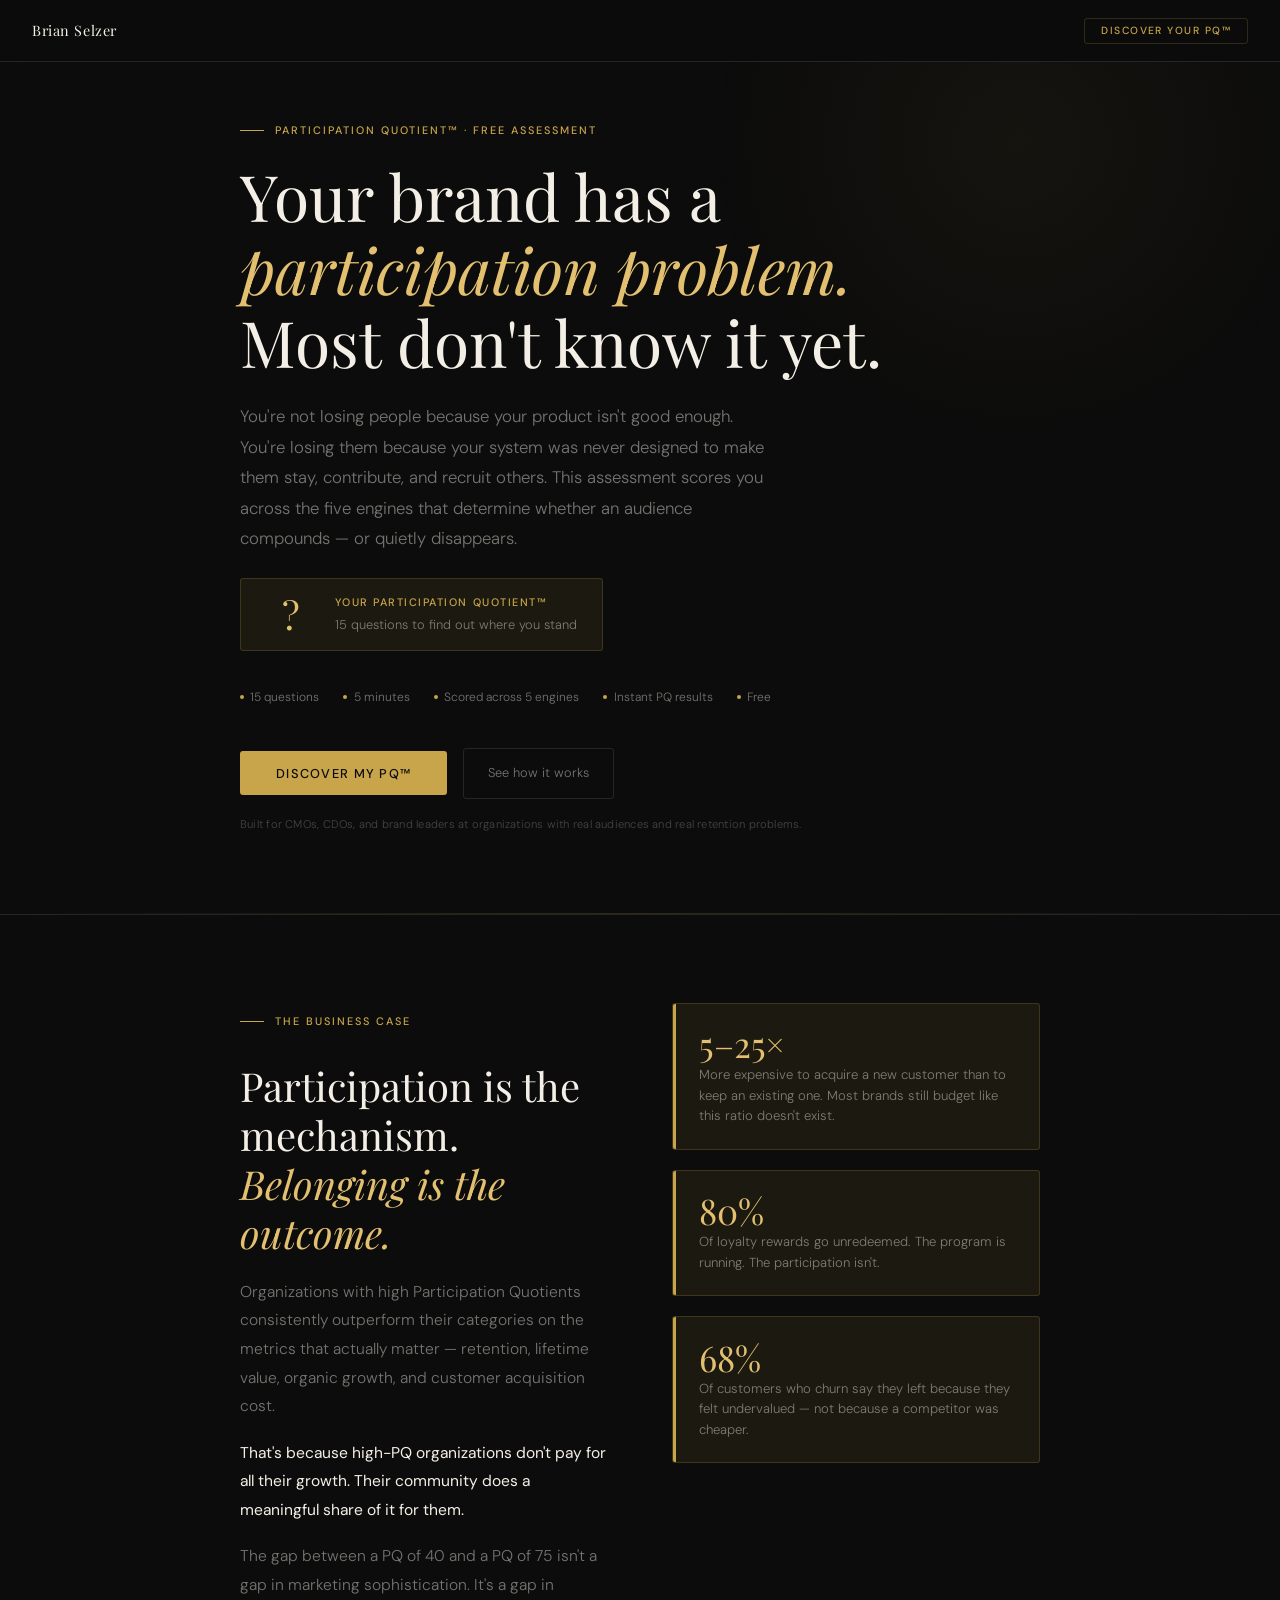
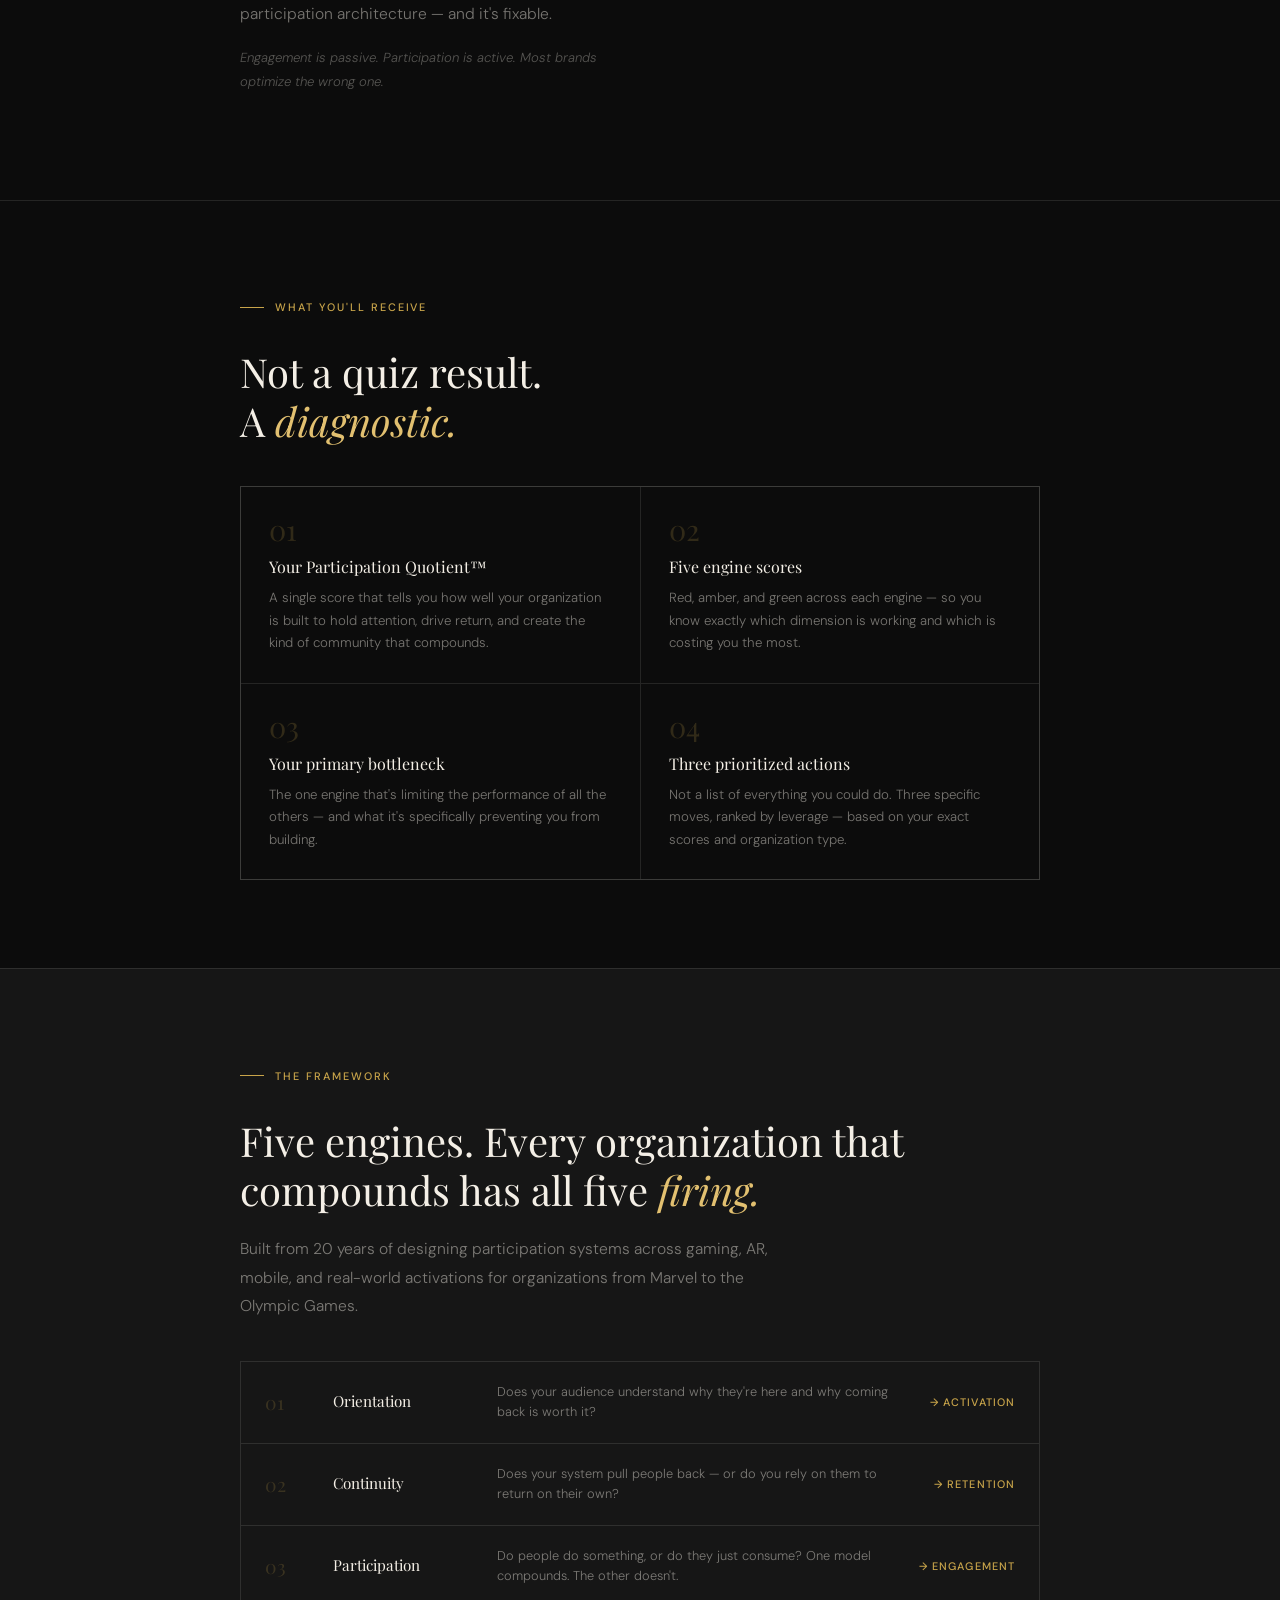
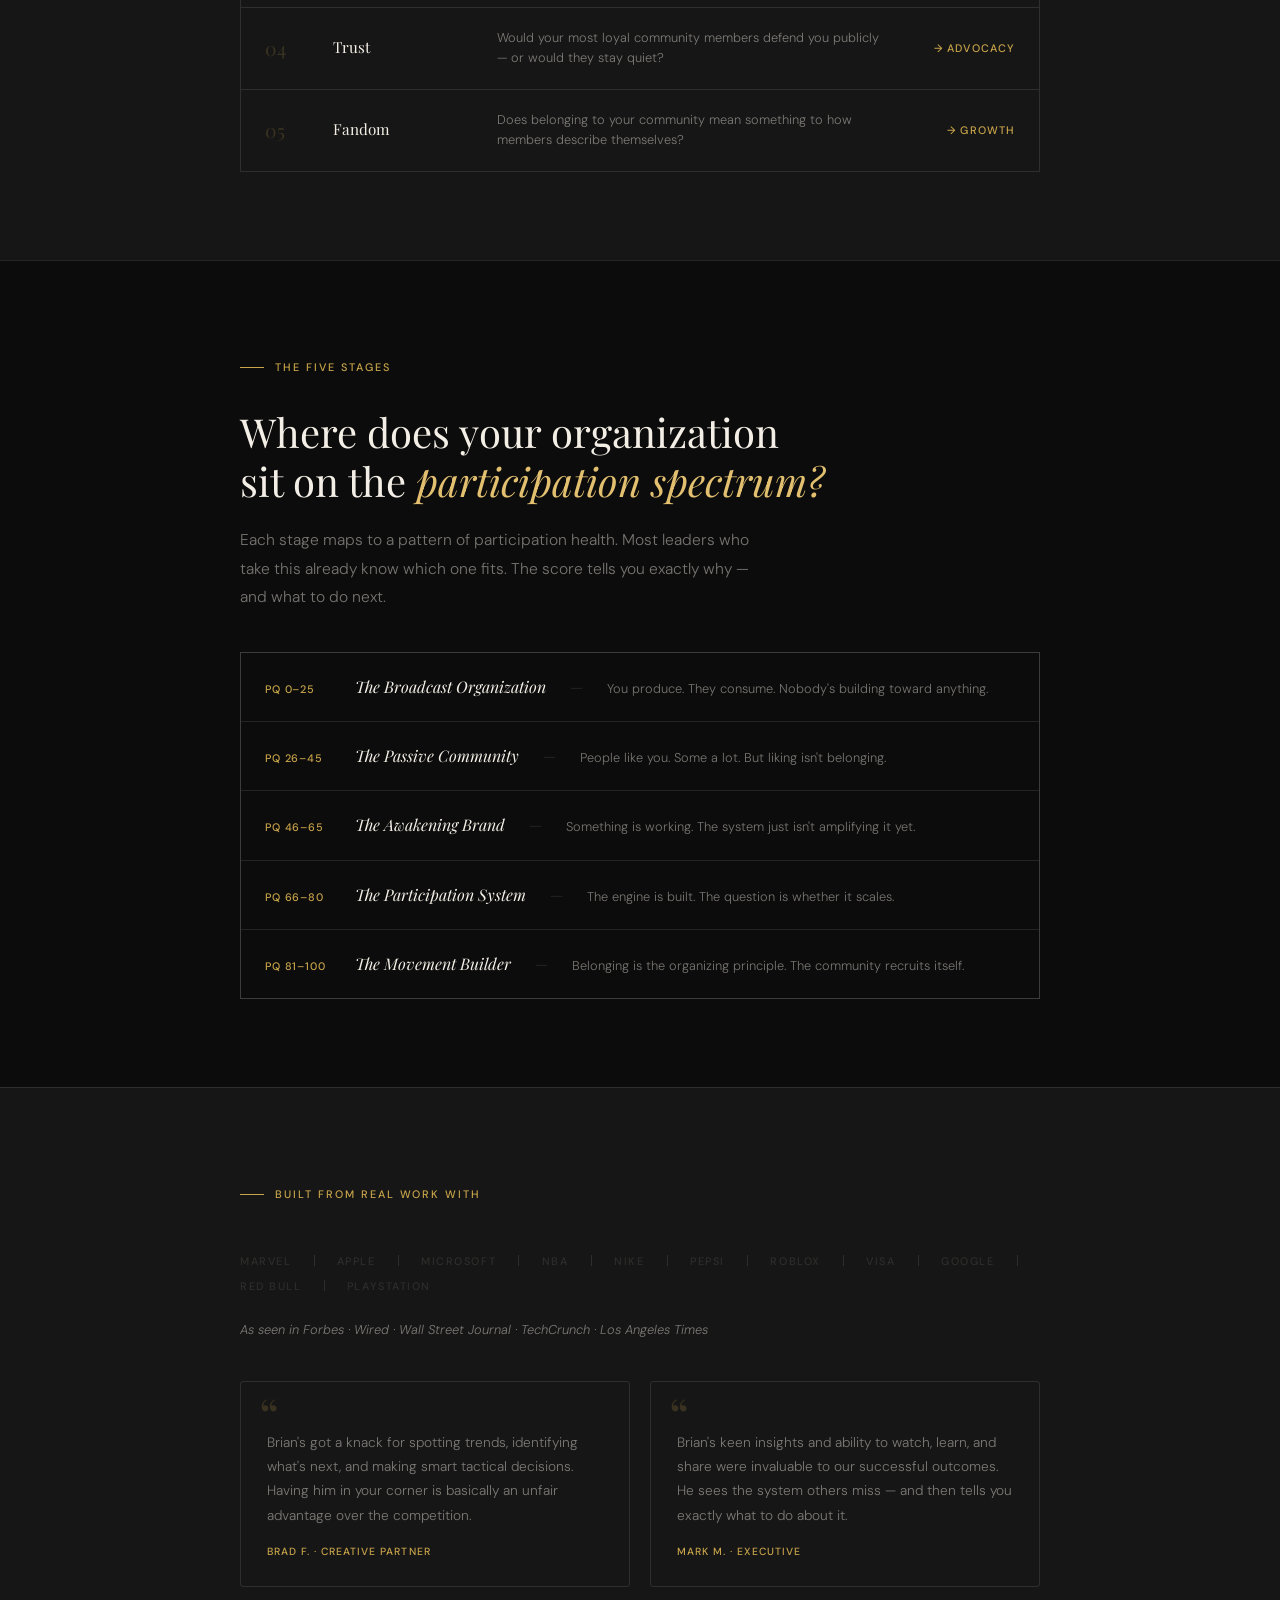
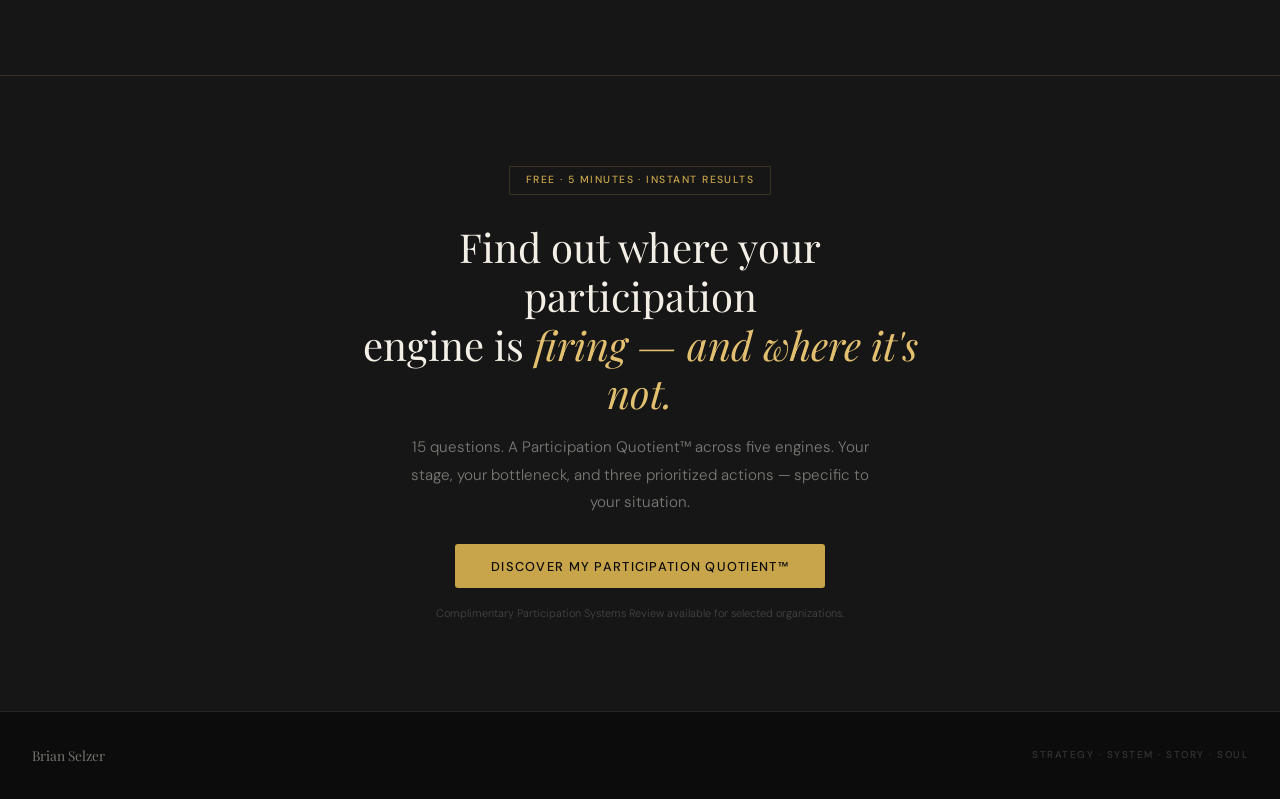
==== index.html @ 049f0f1e "Add files via upload" ====
<!DOCTYPE html>
<html lang="en">
<head>
<meta charset="UTF-8">
<meta name="viewport" content="width=device-width, initial-scale=1.0">
<title>Participation Quotient™ — Brian Selzer</title>
<link rel="preconnect" href="https://fonts.googleapis.com">
<link rel="preconnect" href="https://fonts.gstatic.com" crossorigin>
<link href="https://fonts.googleapis.com/css2?family=Playfair+Display:ital,wght@0,400;0,500;0,700;1,400;1,500&family=DM+Sans:opsz,wght@9..40,300;9..40,400;9..40,500&display=swap" rel="stylesheet">
<style>
:root {
  --ink: #0c0c0c;
  --ink-2: #161616;
  --ink-3: #1e1e1e;
  --gold: #c8a44a;
  --gold-l: #e2c070;
  --gold-dim: rgba(200,164,74,.09);
  --gold-bdr: rgba(200,164,74,.2);
  --cream: #f4efe6;
  --muted: rgba(244,239,230,.46);
  --faint: rgba(244,239,230,.11);
  --fainter: rgba(244,239,230,.05);
  --serif: 'Playfair Display', Georgia, serif;
  --sans: 'DM Sans', system-ui, sans-serif;
  --r: 3px;
}
*{box-sizing:border-box;margin:0;padding:0}
html{scroll-behavior:smooth}
body{background:var(--ink);color:var(--cream);font-family:var(--sans);font-weight:300;line-height:1.7;overflow-x:hidden;min-height:100vh}

/* ── SHARED ── */
.serif{font-family:var(--serif)}
.gold{color:var(--gold-l)}
.muted{color:var(--muted)}
.faint{color:rgba(244,239,230,.28)}

.eyebrow{display:inline-flex;align-items:center;gap:.7rem;font-size:.68rem;font-weight:500;letter-spacing:.18em;text-transform:uppercase;color:var(--gold)}
.eyebrow::before{content:'';display:block;width:24px;height:1px;background:var(--gold)}

.btn-gold{display:inline-block;background:var(--gold);color:var(--ink);font-family:var(--sans);font-size:.8rem;font-weight:500;letter-spacing:.1em;text-transform:uppercase;padding:.85rem 2.25rem;border:none;border-radius:var(--r);cursor:pointer;text-decoration:none;transition:all .2s;white-space:nowrap}
.btn-gold:hover{background:var(--gold-l);transform:translateY(-1px)}
.btn-ghost{display:inline-block;background:transparent;color:var(--muted);font-family:var(--sans);font-size:.8rem;font-weight:300;padding:.85rem 1.5rem;border:1px solid var(--faint);border-radius:var(--r);cursor:pointer;text-decoration:none;transition:all .2s}
.btn-ghost:hover{border-color:var(--gold-bdr);color:var(--gold-l)}
.btn-full{width:100%;justify-content:center;display:flex;align-items:center}

/* ── SCREENS ── */
.screen{display:none;animation:fadeUp .4s ease both}
.screen.active{display:block}
@keyframes fadeUp{from{opacity:0;transform:translateY(12px)}to{opacity:1;transform:translateY(0)}}

/* ── NAV ── */
nav{position:fixed;top:0;left:0;right:0;z-index:200;padding:1.1rem 2rem;display:flex;justify-content:space-between;align-items:center;background:rgba(12,12,12,.9);backdrop-filter:blur(16px);border-bottom:1px solid var(--faint)}
.nav-brand{font-family:var(--serif);font-size:.9rem;color:var(--cream);text-decoration:none;letter-spacing:.04em}
.nav-sub{font-size:.65rem;font-weight:500;letter-spacing:.14em;text-transform:uppercase;color:var(--gold);border:1px solid var(--gold-bdr);padding:.35rem 1rem;border-radius:var(--r);cursor:pointer;background:none;font-family:var(--sans)}
.nav-sub:hover{background:var(--gold-dim)}

/* ── LANDING ── */
#screen-landing{padding:0}
.lp-hero{min-height:100vh;display:flex;align-items:center;padding:7rem 2rem 5rem;position:relative;overflow:hidden}
.lp-hero::before{content:'';position:absolute;top:-20%;right:-5%;width:650px;height:650px;background:radial-gradient(circle,rgba(200,164,74,.055) 0%,transparent 68%);pointer-events:none}
.lp-hero::after{content:'';position:absolute;bottom:0;left:0;right:0;height:1px;background:linear-gradient(90deg,transparent,var(--gold-bdr),transparent)}
.hero-inner{max-width:800px;margin:0 auto;width:100%}
.hero-inner h1{font-family:var(--serif);font-size:clamp(2.5rem,5.5vw,4rem);font-weight:400;line-height:1.14;margin:1.25rem 0 1.4rem;max-width:680px}
.hero-inner h1 em{font-style:italic;color:var(--gold-l)}
.hero-sub{font-size:1.05rem;color:var(--muted);max-width:540px;line-height:1.82;margin-bottom:1.5rem}

.pq-unknown{display:inline-flex;align-items:center;gap:1.25rem;background:var(--gold-dim);border:1px solid var(--gold-bdr);border-radius:var(--r);padding:.9rem 1.6rem;margin-bottom:2.25rem}
.pq-question-mark{font-family:var(--serif);font-size:2.4rem;font-weight:400;color:var(--gold-l);line-height:1;width:48px;text-align:center}
.pq-label span:first-child{display:block;font-size:.68rem;font-weight:500;letter-spacing:.14em;text-transform:uppercase;color:var(--gold);margin-bottom:.15rem}
.pq-label span:last-child{display:block;font-size:.8rem;color:var(--muted)}

.hero-chips{display:flex;flex-wrap:wrap;gap:.5rem 1.5rem;margin-bottom:2.5rem}
.chip{font-size:.75rem;color:var(--muted);display:flex;align-items:center;gap:.4rem}
.chip::before{content:'';width:4px;height:4px;border-radius:50%;background:var(--gold);flex-shrink:0}

.hero-btns{display:flex;align-items:center;gap:1rem;flex-wrap:wrap;margin-bottom:1rem}
.hero-note{font-size:.7rem;color:rgba(244,239,230,.25);letter-spacing:.02em}

/* Landing sections */
.lp-section{padding:5.5rem 2rem;border-top:1px solid var(--faint)}
.lp-inner{max-width:800px;margin:0 auto}
.lp-grid-2{display:grid;grid-template-columns:1fr 1fr;gap:4rem;align-items:start}
.lp-h2{font-family:var(--serif);font-size:clamp(1.7rem,3.2vw,2.5rem);font-weight:400;line-height:1.22;margin:1rem 0 1.25rem}
.lp-h2 em{font-style:italic;color:var(--gold-l)}
.lp-p{font-size:.975rem;color:var(--muted);line-height:1.84;margin-bottom:1.1rem}
.lp-p strong{color:var(--cream);font-weight:400}

/* What you get */
.gets-grid{display:grid;grid-template-columns:1fr 1fr;gap:1px;background:var(--faint);border:1px solid var(--faint);margin-top:2.5rem}
.get-item{background:var(--ink);padding:1.75rem;transition:background .2s}
.get-item:hover{background:var(--ink-2)}
.get-n{font-family:var(--serif);font-size:1.8rem;color:var(--gold-bdr);line-height:1;margin-bottom:.6rem}
.get-t{font-family:var(--serif);font-size:1rem;font-weight:400;color:var(--cream);margin-bottom:.4rem}
.get-d{font-size:.83rem;color:var(--muted);line-height:1.7}

/* Engine rows */
.engine-table{border:1px solid var(--faint);margin-top:2.5rem}
.eng-row{display:grid;grid-template-columns:44px 140px 1fr 100px;align-items:center;gap:1.5rem;padding:1.25rem 1.5rem;border-bottom:1px solid var(--faint);transition:background .2s}
.eng-row:last-child{border-bottom:none}
.eng-row:hover{background:var(--fainter)}
.eng-i{font-family:var(--serif);font-size:1.2rem;color:var(--gold-bdr)}
.eng-name{font-family:var(--serif);font-size:.95rem;color:var(--cream)}
.eng-desc{font-size:.8rem;color:var(--muted);line-height:1.6}
.eng-outcome{font-size:.68rem;font-weight:500;letter-spacing:.1em;text-transform:uppercase;color:var(--gold);text-align:right}

/* Stages */
.stages-list{display:flex;flex-direction:column;gap:1px;background:var(--faint);border:1px solid var(--faint);margin-top:2.5rem}
.stage-row{background:var(--ink);padding:1.25rem 1.5rem;display:flex;align-items:baseline;gap:1.25rem;transition:background .2s;cursor:default}
.stage-row:hover{background:var(--ink-2)}
.stage-pq{font-size:.68rem;font-weight:500;letter-spacing:.08em;color:var(--gold);min-width:70px}
.stage-name{font-family:var(--serif);font-style:italic;font-size:1rem;color:var(--cream)}
.stage-dash{color:var(--faint);margin:0 .25rem}
.stage-tag{font-size:.8rem;color:var(--muted)}

/* Stats */
.stat-grid{display:flex;flex-direction:column;gap:1.25rem}
.stat-card{padding:1.4rem 1.6rem;border:1px solid var(--gold-bdr);border-radius:var(--r);background:var(--gold-dim);position:relative;overflow:hidden}
.stat-card::before{content:'';position:absolute;top:0;left:0;width:3px;height:100%;background:var(--gold)}
.stat-n{font-family:var(--serif);font-size:2.2rem;color:var(--gold-l);line-height:1;margin-bottom:.25rem}
.stat-l{font-size:.82rem;color:var(--muted);line-height:1.55}

/* Proof */
.proof-logos{display:flex;flex-wrap:wrap;gap:.4rem 1.4rem;margin:2rem 0 1.5rem;align-items:center}
.proof-l{font-size:.68rem;font-weight:500;letter-spacing:.14em;text-transform:uppercase;color:var(--faint)}
.proof-div{width:1px;height:11px;background:var(--faint)}
.proof-press{font-size:.8rem;color:var(--muted);font-style:italic;margin-bottom:2.5rem}
.testi-grid{display:grid;grid-template-columns:1fr 1fr;gap:1.25rem}
.testi{padding:1.6rem;border:1px solid var(--faint);border-radius:var(--r);position:relative}
.testi::before{content:'\201C';font-family:var(--serif);font-size:3rem;color:var(--gold-bdr);position:absolute;top:.5rem;left:1.1rem;line-height:1}
.testi-t{font-size:.855rem;color:var(--muted);line-height:1.78;margin-top:1.4rem;margin-bottom:1rem}
.testi-a{font-size:.65rem;font-weight:500;letter-spacing:.1em;text-transform:uppercase;color:var(--gold)}

/* CTA band */
.lp-cta-band{background:var(--ink-2);border-top:1px solid var(--gold-bdr);padding:5.5rem 2rem;text-align:center}
.cta-scarcity{display:inline-block;font-size:.65rem;font-weight:500;letter-spacing:.14em;text-transform:uppercase;color:var(--gold);border:1px solid var(--gold-bdr);padding:.3rem 1rem;border-radius:1px;margin-bottom:1.75rem}
.lp-cta-band .lp-h2{max-width:600px;margin:0 auto 1rem}
.cta-sub{font-size:.95rem;color:var(--muted);max-width:480px;margin:0 auto 1.75rem;line-height:1.8}
.cta-fine{font-size:.68rem;color:rgba(244,239,230,.22);margin-top:1rem}

footer{padding:2rem;border-top:1px solid var(--faint);display:flex;justify-content:space-between;align-items:center;flex-wrap:wrap;gap:1rem}
.footer-brand{font-family:var(--serif);font-size:.85rem;color:var(--muted)}
.footer-tag{font-size:.62rem;font-weight:500;letter-spacing:.15em;text-transform:uppercase;color:rgba(244,239,230,.18)}

/* ── SEGMENTATION ── */
#screen-seg{padding:7rem 2rem 4rem;min-height:100vh;display:none;align-items:center}
#screen-seg.active{display:flex}
.seg-inner{max-width:600px;margin:0 auto;width:100%}
.seg-inner h2{font-family:var(--serif);font-size:clamp(1.8rem,3.5vw,2.6rem);font-weight:400;line-height:1.2;margin:1rem 0 .6rem}
.seg-inner h2 em{font-style:italic;color:var(--gold-l)}
.seg-sub{font-size:.95rem;color:var(--muted);line-height:1.75;margin-bottom:2rem}
.seg-grid{display:grid;grid-template-columns:1fr 1fr;gap:.75rem;margin-bottom:2rem}
.seg-opt{padding:1rem 1.25rem;border:1px solid var(--faint);border-radius:var(--r);cursor:pointer;transition:all .18s;display:flex;align-items:center;gap:.75rem}
.seg-opt:hover{border-color:var(--gold-bdr);background:var(--gold-dim)}
.seg-opt.sel{border-color:var(--gold);background:var(--gold-dim)}
.seg-opt-dot{width:14px;height:14px;border-radius:50%;border:1.5px solid var(--faint);flex-shrink:0;transition:all .18s;display:flex;align-items:center;justify-content:center}
.seg-opt.sel .seg-opt-dot{background:var(--gold);border-color:var(--gold)}
.seg-opt-text{font-size:.875rem;color:var(--cream);line-height:1.4}

/* ── QUIZ ── */
#screen-quiz{padding:5.5rem 2rem 4rem;min-height:100vh;display:none;align-items:flex-start;padding-top:6rem}
#screen-quiz.active{display:flex}
.quiz-inner{max-width:640px;margin:0 auto;width:100%}

.prog-wrap{margin-bottom:2rem}
.prog-meta{display:flex;justify-content:space-between;font-size:.72rem;color:var(--muted);margin-bottom:.45rem}
.prog-bar{height:3px;background:var(--fainter);border-radius:2px;overflow:hidden}
.prog-fill{height:100%;background:var(--gold);border-radius:2px;transition:width .5s ease}

.eng-badge{display:inline-flex;align-items:center;gap:.5rem;font-size:.65rem;font-weight:500;letter-spacing:.14em;text-transform:uppercase;padding:.3rem .9rem;border-radius:20px;margin-bottom:.85rem}
.q-card{background:var(--ink-2);border:1px solid var(--faint);border-radius:var(--r);padding:1.5rem}
.q-text{font-family:var(--serif);font-size:1.1rem;font-weight:400;color:var(--cream);line-height:1.55;margin-bottom:1.25rem}
.q-opts{display:flex;flex-direction:column;gap:.6rem}
.q-opt{display:flex;align-items:flex-start;gap:.85rem;padding:.85rem 1rem;border:1px solid var(--faint);border-radius:var(--r);cursor:pointer;transition:all .15s}
.q-opt:hover{background:var(--fainter);border-color:rgba(244,239,230,.18)}
.q-opt.sel{border-color:var(--gold);background:var(--gold-dim)}
.q-radio{width:16px;height:16px;border-radius:50%;border:1.5px solid var(--faint);flex-shrink:0;margin-top:2px;transition:all .15s;display:flex;align-items:center;justify-content:center}
.q-opt.sel .q-radio{background:var(--gold);border-color:var(--gold)}
.q-opt.sel .q-radio::after{content:'';width:5px;height:5px;border-radius:50%;background:var(--ink)}
.q-opt-text{font-size:.875rem;color:var(--cream);line-height:1.55}
.quiz-nav{display:flex;justify-content:space-between;align-items:center;margin-top:1.5rem}
.quiz-counter{font-size:.75rem;color:var(--muted)}

/* ── GATE ── */
#screen-gate{padding:5.5rem 2rem 4rem;min-height:100vh;display:none;align-items:center}
#screen-gate.active{display:flex}
.gate-inner{max-width:520px;margin:0 auto;width:100%;text-align:center}
.gate-icon{width:64px;height:64px;border-radius:50%;background:var(--gold-dim);border:1px solid var(--gold-bdr);margin:0 auto 1.5rem;display:flex;align-items:center;justify-content:center}
.gate-icon svg{width:28px;height:28px;stroke:var(--gold);fill:none;stroke-width:1.5}
.gate-inner h2{font-family:var(--serif);font-size:clamp(1.6rem,3vw,2.2rem);font-weight:400;line-height:1.25;margin-bottom:.6rem}
.gate-inner h2 em{font-style:italic;color:var(--gold-l)}
.gate-sub{font-size:.9rem;color:var(--muted);line-height:1.78;margin-bottom:1.75rem;max-width:420px;margin-left:auto;margin-right:auto}
.gate-form{text-align:left}
.f-row{display:grid;grid-template-columns:1fr 1fr;gap:.75rem;margin-bottom:.75rem}
.f-field{margin-bottom:.75rem}
.f-field label{display:block;font-size:.68rem;font-weight:500;letter-spacing:.1em;text-transform:uppercase;color:var(--muted);margin-bottom:.35rem}
.f-field input,.f-field select{width:100%;padding:.7rem .95rem;background:var(--ink-3);border:1px solid var(--faint);border-radius:var(--r);color:var(--cream);font-family:var(--sans);font-size:.875rem;font-weight:300;transition:border-color .15s}
.f-field input:focus,.f-field select:focus{outline:none;border-color:var(--gold-bdr)}
.f-field input::placeholder{color:rgba(244,239,230,.25)}
.f-field select option{background:var(--ink-2)}
.gate-privacy{font-size:.68rem;color:rgba(244,239,230,.22);text-align:center;margin-top:.75rem;line-height:1.6}

/* ── RESULTS ── */
#screen-results{display:none;padding:5.5rem 0 0}
#screen-results.active{display:block}
.results-wrap{max-width:720px;margin:0 auto;padding:0 2rem}

.results-header{background:var(--ink-2);border:1px solid var(--faint);border-radius:var(--r);padding:2rem;margin-bottom:1.25rem;text-align:center;position:relative;overflow:hidden}
.results-header::before{content:'';position:absolute;top:-40%;left:50%;transform:translateX(-50%);width:400px;height:400px;background:radial-gradient(circle,rgba(200,164,74,.06) 0%,transparent 65%);pointer-events:none}
.results-for{font-size:.7rem;font-weight:500;letter-spacing:.12em;text-transform:uppercase;color:var(--muted);margin-bottom:1.25rem}
.pq-display{display:flex;align-items:center;justify-content:center;gap:1.5rem;margin-bottom:1rem}
.pq-big{font-family:var(--serif);font-size:4.5rem;font-weight:400;line-height:1}
.pq-right span:first-child{display:block;font-size:.68rem;font-weight:500;letter-spacing:.12em;text-transform:uppercase;color:var(--gold);margin-bottom:.15rem}
.pq-right span:last-child{display:block;font-size:.82rem;color:var(--muted)}
.archetype-name{font-family:var(--serif);font-size:1.5rem;font-weight:400;color:var(--cream);margin-bottom:.3rem}
.archetype-tag{font-size:.875rem;color:var(--muted)}

/* Engine scores */
.engines-card{background:var(--ink-2);border:1px solid var(--faint);border-radius:var(--r);padding:1.5rem;margin-bottom:1.25rem}
.engines-title{font-size:.68rem;font-weight:500;letter-spacing:.12em;text-transform:uppercase;color:var(--gold);margin-bottom:1.25rem}
.eng-score-row{margin-bottom:1rem}
.eng-score-row:last-child{margin-bottom:0}
.eng-score-meta{display:flex;justify-content:space-between;align-items:center;margin-bottom:.35rem}
.eng-score-name{font-size:.82rem;color:var(--cream)}
.rag{font-size:.65rem;font-weight:500;letter-spacing:.08em;text-transform:uppercase;padding:.2rem .65rem;border-radius:20px}
.rag-green{background:rgba(45,122,79,.18);color:#5db88a}
.rag-amber{background:rgba(186,117,23,.18);color:#e8a84a}
.rag-red{background:rgba(192,57,43,.18);color:#e07060}
.eng-bar{height:5px;background:var(--fainter);border-radius:3px;overflow:hidden}
.eng-bar-fill{height:100%;border-radius:3px;transition:width 1s ease .3s}

/* Bottleneck */
.bottleneck-card{border:1px solid var(--gold-bdr);border-radius:var(--r);padding:1.5rem;margin-bottom:1.25rem;background:var(--gold-dim);position:relative;overflow:hidden}
.bottleneck-card::before{content:'';position:absolute;top:0;left:0;width:4px;height:100%;background:var(--gold)}
.bn-label{font-size:.65rem;font-weight:500;letter-spacing:.14em;text-transform:uppercase;color:var(--gold);margin-bottom:.6rem}
.bn-title{font-family:var(--serif);font-size:1.1rem;font-weight:400;color:var(--cream);margin-bottom:.65rem}
.bn-text{font-size:.875rem;color:var(--muted);line-height:1.78}

/* Diagnosis */
.diag-card{background:var(--ink-2);border:1px solid var(--faint);border-radius:var(--r);padding:1.5rem;margin-bottom:1.25rem}
.diag-label{font-size:.65rem;font-weight:500;letter-spacing:.14em;text-transform:uppercase;color:var(--gold);margin-bottom:.75rem}
.diag-text{font-size:.9rem;color:var(--muted);line-height:1.82}

/* Holy shit */
.hs-card{background:var(--ink-3);border-left:3px solid var(--gold);padding:1.4rem 1.6rem;margin-bottom:1.25rem;border-radius:0 var(--r) var(--r) 0}
.hs-text{font-family:var(--serif);font-style:italic;font-size:1.05rem;color:var(--cream);line-height:1.65}

/* Priorities */
.priorities-card{background:var(--ink-2);border:1px solid var(--faint);border-radius:var(--r);padding:1.5rem;margin-bottom:1.25rem}
.pri-title{font-size:.68rem;font-weight:500;letter-spacing:.12em;text-transform:uppercase;color:var(--gold);margin-bottom:1.25rem}
.pri-item{display:flex;gap:1rem;padding-bottom:1rem;border-bottom:1px solid var(--faint);margin-bottom:1rem}
.pri-item:last-child{border-bottom:none;margin-bottom:0;padding-bottom:0}
.pri-num{width:26px;height:26px;border-radius:50%;background:var(--gold-dim);border:1px solid var(--gold-bdr);color:var(--gold);font-size:.75rem;font-weight:500;display:flex;align-items:center;justify-content:center;flex-shrink:0;margin-top:.1rem}
.pri-head{font-size:.875rem;font-weight:500;color:var(--cream);margin-bottom:.2rem;letter-spacing:.01em}
.pri-body{font-size:.82rem;color:var(--muted);line-height:1.65}

/* What Happens Next */
.whatnext-card{background:var(--ink-2);border:1px solid var(--faint);border-radius:var(--r);padding:1.5rem;margin-bottom:1.25rem}
.whatnext-label{font-size:.65rem;font-weight:500;letter-spacing:.14em;text-transform:uppercase;color:var(--gold);margin-bottom:.75rem}
.whatnext-intro{font-size:.875rem;color:var(--muted);line-height:1.72;margin-bottom:1rem}
.whatnext-targets{display:flex;flex-direction:column;gap:.55rem;margin-bottom:1rem}
.wn-target{display:flex;align-items:center;gap:.85rem;padding:.65rem .9rem;background:var(--fainter);border-radius:var(--r);border:1px solid var(--faint)}
.wn-arrow{font-size:.75rem;color:#5db88a;min-width:14px}
.wn-engine{font-size:.82rem;color:var(--cream);min-width:100px}
.wn-from{font-size:.78rem;color:var(--muted)}
.wn-to{font-size:.78rem;color:#5db88a;font-weight:500}
.wn-result{font-size:.82rem;color:var(--muted);line-height:1.6;padding-top:.75rem;border-top:1px solid var(--faint);font-style:italic}
.wn-result strong{color:var(--cream);font-style:normal;font-weight:400}

/* Advancement Ladder */
.ladder-card{background:var(--ink-2);border:1px solid var(--faint);border-radius:var(--r);padding:1.5rem;margin-bottom:1.25rem}
.ladder-label{font-size:.65rem;font-weight:500;letter-spacing:.14em;text-transform:uppercase;color:var(--gold);margin-bottom:1.1rem}
.ladder-list{display:flex;flex-direction:column;gap:0;margin-bottom:1.1rem}
.ladder-item{display:flex;align-items:center;gap:.9rem;padding:.65rem .85rem;border-radius:var(--r);transition:background .15s}
.ladder-item.current{background:var(--gold-dim);border:1px solid var(--gold-bdr)}
.ladder-item.above{opacity:.38}
.ladder-item.below{opacity:.38}
.ladder-arrow{font-size:.7rem;color:var(--gold);min-width:16px;text-align:center}
.ladder-name{font-size:.875rem;color:var(--cream);font-family:var(--serif);font-style:italic}
.ladder-name.current-name{color:var(--gold-l);font-style:normal;font-weight:500}
.ladder-next{font-size:.875rem;color:var(--muted);line-height:1.65;font-style:italic;padding-top:.75rem;border-top:1px solid var(--faint)}
.ladder-next strong{color:var(--cream);font-style:normal;font-weight:400}

/* Hidden Tax */
.tax-card{background:var(--ink-3);border:1px solid rgba(224,112,96,.25);border-radius:var(--r);padding:1.5rem;margin-bottom:1.25rem;position:relative;overflow:hidden}
.tax-card::before{content:'';position:absolute;top:0;left:0;width:4px;height:100%;background:#e07060}
.tax-label{font-size:.65rem;font-weight:500;letter-spacing:.14em;text-transform:uppercase;color:#e07060;margin-bottom:.6rem}
.tax-intro{font-size:.9rem;color:var(--muted);line-height:1.75;margin-bottom:1rem}
.tax-list{display:flex;flex-direction:column;gap:.6rem}
.tax-item{display:flex;align-items:flex-start;gap:.75rem;font-size:.855rem;color:var(--muted);line-height:1.6}
.tax-dot{width:5px;height:5px;border-radius:50%;background:#e07060;flex-shrink:0;margin-top:.5rem}
.tax-item strong{color:var(--cream);font-weight:400}

/* Credibility strip */
.cred-strip{border:1px solid var(--faint);border-radius:var(--r);padding:1.1rem 1.5rem;margin-bottom:1rem;background:var(--fainter)}
.cred-text{font-size:.8rem;color:var(--muted);line-height:1.7;text-align:center}
.cred-text strong{color:rgba(244,239,230,.65);font-weight:400}

/* Consulting CTA */
.consult-card{background:var(--ink-2);border:1px solid var(--gold-bdr);border-radius:var(--r);padding:2rem;margin-bottom:1.25rem;text-align:center}
.consult-scarcity{display:inline-block;font-size:.62rem;font-weight:500;letter-spacing:.14em;text-transform:uppercase;color:var(--gold);border:1px solid var(--gold-bdr);padding:.28rem .85rem;border-radius:1px;margin-bottom:1rem}
.consult-card h3{font-family:var(--serif);font-size:1.4rem;font-weight:400;color:var(--cream);margin-bottom:.6rem;line-height:1.3}
.consult-card p{font-size:.875rem;color:var(--muted);max-width:480px;margin:0 auto 1.4rem;line-height:1.78}
.action-row{display:flex;justify-content:center;gap:.75rem;margin-top:1rem;flex-wrap:wrap}
.action-btn{background:transparent;border:1px solid var(--faint);color:var(--muted);border-radius:var(--r);padding:.5rem 1.1rem;font-size:.75rem;cursor:pointer;font-family:var(--sans);transition:all .2s}
.action-btn:hover{border-color:var(--gold-bdr);color:var(--gold-l)}

.results-footer{background:var(--ink-2);border-top:1px solid var(--faint);padding:2rem;display:flex;justify-content:space-between;align-items:center;margin-top:2rem;flex-wrap:wrap;gap:1rem}

/* Responsive */
@media(max-width:680px){
  nav{padding:1rem 1.25rem}
  .lp-hero,.lp-section{padding-left:1.25rem;padding-right:1.25rem}
  .lp-grid-2,.gets-grid,.seg-grid,.testi-grid,.f-row{grid-template-columns:1fr;gap:1.5rem}
  .eng-row{grid-template-columns:36px 1fr;gap:.75rem}
  .eng-name,.eng-outcome{display:none}
  .hero-btns{flex-direction:column;align-items:flex-start}
  .btn-ghost{margin-top:0}
  h1{font-size:2.3rem}
  .pq-big{font-size:3.5rem}
  #screen-seg,#screen-quiz,#screen-gate{padding:5rem 1.25rem 3rem}
  .results-wrap{padding:0 1.25rem}
}
</style>
</head>
<body>

<nav>
  <a href="#" class="nav-brand" onclick="showLanding()">Brian Selzer</a>
  <button class="nav-sub" onclick="startAssessment()">Discover Your PQ™</button>
</nav>

<!-- ═══════════════════════════════════════════════ LANDING -->
<div id="screen-landing" class="screen active">

  <div class="lp-hero">
    <div class="hero-inner">
      <div class="eyebrow">Participation Quotient™ · Free Assessment</div>
      <h1>Your brand has a<br><em>participation problem.</em><br>Most don't know it yet.</h1>
      <p class="hero-sub">You're not losing people because your product isn't good enough. You're losing them because your system was never designed to make them stay, contribute, and recruit others. This assessment scores you across the five engines that determine whether an audience compounds — or quietly disappears.</p>

      <div class="pq-unknown">
        <div class="pq-question-mark">?</div>
        <div class="pq-label">
          <span>Your Participation Quotient™</span>
          <span>15 questions to find out where you stand</span>
        </div>
      </div>

      <div class="hero-chips">
        <div class="chip">15 questions</div>
        <div class="chip">5 minutes</div>
        <div class="chip">Scored across 5 engines</div>
        <div class="chip">Instant PQ results</div>
        <div class="chip">Free</div>
      </div>

      <div class="hero-btns">
        <button class="btn-gold" onclick="startAssessment()">Discover My PQ™</button>
        <a href="#what-is" class="btn-ghost">See how it works</a>
      </div>
      <p class="hero-note">Built for CMOs, CDOs, and brand leaders at organizations with real audiences and real retention problems.</p>
    </div>
  </div>

  <!-- BUSINESS CASE -->
  <div class="lp-section" id="what-is">
    <div class="lp-inner">
      <div class="lp-grid-2">
        <div>
          <div class="eyebrow" style="margin-bottom:1rem">The business case</div>
          <h2 class="lp-h2">Participation is the mechanism.<br><em>Belonging is the outcome.</em></h2>
          <p class="lp-p">Organizations with high Participation Quotients consistently outperform their categories on the metrics that actually matter — retention, lifetime value, organic growth, and customer acquisition cost.</p>
          <p class="lp-p"><strong>That's because high-PQ organizations don't pay for all their growth. Their community does a meaningful share of it for them.</strong></p>
          <p class="lp-p">The gap between a PQ of 40 and a PQ of 75 isn't a gap in marketing sophistication. It's a gap in participation architecture — and it's fixable.</p>
          <p class="lp-p" style="color:rgba(244,239,230,.32);font-size:.82rem;font-style:italic">Engagement is passive. Participation is active. Most brands optimize the wrong one.</p>
        </div>
        <div class="stat-grid">
          <div class="stat-card">
            <div class="stat-n">5–25×</div>
            <div class="stat-l">More expensive to acquire a new customer than to keep an existing one. Most brands still budget like this ratio doesn't exist.</div>
          </div>
          <div class="stat-card">
            <div class="stat-n">80%</div>
            <div class="stat-l">Of loyalty rewards go unredeemed. The program is running. The participation isn't.</div>
          </div>
          <div class="stat-card">
            <div class="stat-n">68%</div>
            <div class="stat-l">Of customers who churn say they left because they felt undervalued — not because a competitor was cheaper.</div>
          </div>
        </div>
      </div>
    </div>
  </div>

  <!-- WHAT YOU GET -->
  <div class="lp-section">
    <div class="lp-inner">
      <div class="eyebrow" style="margin-bottom:1rem">What you'll receive</div>
      <h2 class="lp-h2">Not a quiz result.<br>A <em>diagnostic.</em></h2>
      <div class="gets-grid">
        <div class="get-item">
          <div class="get-n">01</div>
          <div class="get-t">Your Participation Quotient™</div>
          <div class="get-d">A single score that tells you how well your organization is built to hold attention, drive return, and create the kind of community that compounds.</div>
        </div>
        <div class="get-item">
          <div class="get-n">02</div>
          <div class="get-t">Five engine scores</div>
          <div class="get-d">Red, amber, and green across each engine — so you know exactly which dimension is working and which is costing you the most.</div>
        </div>
        <div class="get-item">
          <div class="get-n">03</div>
          <div class="get-t">Your primary bottleneck</div>
          <div class="get-d">The one engine that's limiting the performance of all the others — and what it's specifically preventing you from building.</div>
        </div>
        <div class="get-item">
          <div class="get-n">04</div>
          <div class="get-t">Three prioritized actions</div>
          <div class="get-d">Not a list of everything you could do. Three specific moves, ranked by leverage — based on your exact scores and organization type.</div>
        </div>
      </div>
    </div>
  </div>

  <!-- THE FIVE ENGINES -->
  <div class="lp-section" style="background:var(--ink-2)">
    <div class="lp-inner">
      <div class="eyebrow" style="margin-bottom:1rem">The framework</div>
      <h2 class="lp-h2">Five engines. Every organization that<br>compounds has all five <em>firing.</em></h2>
      <p class="lp-p" style="max-width:560px;margin-bottom:0">Built from 20 years of designing participation systems across gaming, AR, mobile, and real-world activations for organizations from Marvel to the Olympic Games.</p>
      <div class="engine-table">
        <div class="eng-row">
          <div class="eng-i">01</div>
          <div class="eng-name">Orientation</div>
          <div class="eng-desc">Does your audience understand why they're here and why coming back is worth it?</div>
          <div class="eng-outcome">→ Activation</div>
        </div>
        <div class="eng-row">
          <div class="eng-i">02</div>
          <div class="eng-name">Continuity</div>
          <div class="eng-desc">Does your system pull people back — or do you rely on them to return on their own?</div>
          <div class="eng-outcome">→ Retention</div>
        </div>
        <div class="eng-row">
          <div class="eng-i">03</div>
          <div class="eng-name">Participation</div>
          <div class="eng-desc">Do people do something, or do they just consume? One model compounds. The other doesn't.</div>
          <div class="eng-outcome">→ Engagement</div>
        </div>
        <div class="eng-row">
          <div class="eng-i">04</div>
          <div class="eng-name">Trust</div>
          <div class="eng-desc">Would your most loyal community members defend you publicly — or would they stay quiet?</div>
          <div class="eng-outcome">→ Advocacy</div>
        </div>
        <div class="eng-row">
          <div class="eng-i">05</div>
          <div class="eng-name">Fandom</div>
          <div class="eng-desc">Does belonging to your community mean something to how members describe themselves?</div>
          <div class="eng-outcome">→ Growth</div>
        </div>
      </div>
    </div>
  </div>

  <!-- STAGES -->
  <div class="lp-section">
    <div class="lp-inner">
      <div class="eyebrow" style="margin-bottom:1rem">The five stages</div>
      <h2 class="lp-h2">Where does your organization<br>sit on the <em>participation spectrum?</em></h2>
      <p class="lp-p" style="max-width:520px;margin-bottom:0">Each stage maps to a pattern of participation health. Most leaders who take this already know which one fits. The score tells you exactly why — and what to do next.</p>
      <div class="stages-list">
        <div class="stage-row"><span class="stage-pq">PQ 0–25</span><span class="stage-name">The Broadcast Organization</span><span class="stage-dash">—</span><span class="stage-tag muted">You produce. They consume. Nobody's building toward anything.</span></div>
        <div class="stage-row"><span class="stage-pq">PQ 26–45</span><span class="stage-name">The Passive Community</span><span class="stage-dash">—</span><span class="stage-tag muted">People like you. Some a lot. But liking isn't belonging.</span></div>
        <div class="stage-row"><span class="stage-pq">PQ 46–65</span><span class="stage-name">The Awakening Brand</span><span class="stage-dash">—</span><span class="stage-tag muted">Something is working. The system just isn't amplifying it yet.</span></div>
        <div class="stage-row"><span class="stage-pq">PQ 66–80</span><span class="stage-name">The Participation System</span><span class="stage-dash">—</span><span class="stage-tag muted">The engine is built. The question is whether it scales.</span></div>
        <div class="stage-row"><span class="stage-pq">PQ 81–100</span><span class="stage-name">The Movement Builder</span><span class="stage-dash">—</span><span class="stage-tag muted">Belonging is the organizing principle. The community recruits itself.</span></div>
      </div>
    </div>
  </div>

  <!-- PROOF -->
  <div class="lp-section" style="background:var(--ink-2)">
    <div class="lp-inner">
      <div class="eyebrow" style="margin-bottom:1rem">Built from real work with</div>
      <div class="proof-logos">
        <span class="proof-l">Marvel</span><div class="proof-div"></div>
        <span class="proof-l">Apple</span><div class="proof-div"></div>
        <span class="proof-l">Microsoft</span><div class="proof-div"></div>
        <span class="proof-l">NBA</span><div class="proof-div"></div>
        <span class="proof-l">Nike</span><div class="proof-div"></div>
        <span class="proof-l">Pepsi</span><div class="proof-div"></div>
        <span class="proof-l">Roblox</span><div class="proof-div"></div>
        <span class="proof-l">Visa</span><div class="proof-div"></div>
        <span class="proof-l">Google</span><div class="proof-div"></div>
        <span class="proof-l">Red Bull</span><div class="proof-div"></div>
        <span class="proof-l">PlayStation</span>
      </div>
      <p class="proof-press">As seen in Forbes · Wired · Wall Street Journal · TechCrunch · Los Angeles Times</p>
      <div class="testi-grid">
        <div class="testi">
          <div class="testi-t">Brian's got a knack for spotting trends, identifying what's next, and making smart tactical decisions. Having him in your corner is basically an unfair advantage over the competition.</div>
          <div class="testi-a">Brad F. · Creative Partner</div>
        </div>
        <div class="testi">
          <div class="testi-t">Brian's keen insights and ability to watch, learn, and share were invaluable to our successful outcomes. He sees the system others miss — and then tells you exactly what to do about it.</div>
          <div class="testi-a">Mark M. · Executive</div>
        </div>
      </div>
    </div>
  </div>

  <!-- BOTTOM CTA -->
  <div class="lp-cta-band">
    <div class="cta-scarcity">Free · 5 Minutes · Instant Results</div>
    <h2 class="lp-h2 serif">Find out where your participation<br>engine is <em>firing — and where it's not.</em></h2>
    <p class="cta-sub muted">15 questions. A Participation Quotient™ across five engines. Your stage, your bottleneck, and three prioritized actions — specific to your situation.</p>
    <button class="btn-gold" onclick="startAssessment()">Discover My Participation Quotient™</button>
    <p class="cta-fine">Complimentary Participation Systems Review available for selected organizations.</p>
  </div>

  <footer>
    <span class="footer-brand">Brian Selzer</span>
    <span class="footer-tag">Strategy · System · Story · Soul</span>
  </footer>

</div><!-- /landing -->


<!-- ═══════════════════════════════════════════════ SEGMENTATION -->
<div id="screen-seg" class="screen">
  <div class="seg-inner">
    <div class="eyebrow" style="margin-bottom:1rem">Before we begin</div>
    <h2>Which best describes<br><em>your organization?</em></h2>
    <p class="seg-sub muted">This shapes how your results are framed. The framework and scoring stay identical — the language becomes specific to your context.</p>
    <div class="seg-grid" id="seg-opts"></div>
    <button class="btn-gold btn-full" id="seg-next" onclick="startQuiz()" disabled>Begin Assessment →</button>
  </div>
</div>


<!-- ═══════════════════════════════════════════════ QUIZ -->
<div id="screen-quiz" class="screen">
  <div class="quiz-inner">
    <div class="prog-wrap">
      <div class="prog-meta">
        <span id="q-label">Question 1 of 15</span>
        <span id="q-eng-name">Orientation</span>
      </div>
      <div class="prog-bar"><div class="prog-fill" id="prog-fill" style="width:0%"></div></div>
    </div>
    <div id="q-engine-badge"></div>
    <div class="q-card">
      <div class="q-text" id="q-text"></div>
      <div class="q-opts" id="q-opts"></div>
    </div>
    <div class="quiz-nav">
      <button class="btn-ghost" id="q-back" onclick="prevQ()">← Back</button>
      <span class="quiz-counter" id="q-counter">1 / 15</span>
      <button class="btn-gold" id="q-next" onclick="nextQ()" disabled>Next →</button>
    </div>
  </div>
</div>


<!-- ═══════════════════════════════════════════════ GATE -->
<div id="screen-gate" class="screen">
  <div class="gate-inner">
    <div class="gate-icon">
      <svg viewBox="0 0 24 24"><path d="M9 19v-6a2 2 0 00-2-2H5a2 2 0 00-2 2v6a2 2 0 002 2h2a2 2 0 002-2zm0 0V9a2 2 0 012-2h2a2 2 0 012 2v10m-6 0a2 2 0 002 2h2a2 2 0 002-2m0 0V5a2 2 0 012-2h2a2 2 0 012 2v14a2 2 0 01-2 2h-2a2 2 0 01-2-2z"/></svg>
    </div>
    <h2>Your PQ results<br>are <em>ready.</em></h2>
    <p class="gate-sub">Enter your details below. I'll send your full Participation Quotient™ report — your score, engine breakdown, bottleneck, and three prioritized actions for your specific situation.</p>
    <div class="gate-form">
      <div class="f-row">
        <div class="f-field"><label>First name</label><input id="g-first" type="text" placeholder="Jane"></div>
        <div class="f-field"><label>Last name</label><input id="g-last" type="text" placeholder="Smith"></div>
      </div>
      <div class="f-field"><label>Work email</label><input id="g-email" type="email" placeholder="jane@company.com"></div>
      <div class="f-field"><label>Company</label><input id="g-company" type="text" placeholder="Acme Inc."></div>
      <div class="f-field">
        <label>Your role</label>
        <select id="g-role">
          <option value="">Select...</option>
          <option>CMO / Chief Marketing Officer</option>
          <option>CDO / Chief Digital Officer</option>
          <option>CEO / Founder</option>
          <option>VP Marketing / Brand</option>
          <option>VP Product / Digital</option>
          <option>Head of Growth / Retention</option>
          <option>Head of Community</option>
          <option>Other</option>
        </select>
      </div>
      <button class="btn-gold btn-full" onclick="submitGate()">See My Results →</button>
      <p class="gate-privacy">No spam. Your information is used to personalize your results and follow-up — nothing else.</p>
    </div>
  </div>
</div>


<!-- ═══════════════════════════════════════════════ RESULTS -->
<div id="screen-results" class="screen">
  <div class="results-wrap">

    <div class="results-header">
      <div class="results-for" id="r-for"></div>
      <div class="pq-display">
        <div class="pq-big" id="r-pq-num"></div>
        <div class="pq-right">
          <span>Participation Quotient™</span>
          <span id="r-pq-stage-label"></span>
        </div>
      </div>
      <div class="archetype-name" id="r-archetype-name"></div>
      <div class="archetype-tag muted" id="r-archetype-tag"></div>
    </div>

    <div class="engines-card">
      <div class="engines-title">Engine Scores</div>
      <div id="r-engines"></div>
    </div>

    <div class="whatnext-card" id="r-whatnext"></div>

    <div class="ladder-card">
      <div class="ladder-label">Your Position on the Participation Curve</div>
      <div class="ladder-list" id="r-ladder"></div>
      <div class="ladder-next" id="r-ladder-next"></div>
    </div>

    <div class="bottleneck-card">
      <div class="bn-label">Primary Bottleneck</div>
      <div class="bn-title" id="r-bn-title"></div>
      <div class="bn-text" id="r-bn-text"></div>
    </div>

    <div class="tax-card">
      <div class="tax-label">The Hidden Tax</div>
      <div class="tax-intro" id="r-tax-intro"></div>
      <div class="tax-list" id="r-tax-list"></div>
    </div>

    <div class="diag-card">
      <div class="diag-label">Your Diagnosis</div>
      <div class="diag-text" id="r-diag"></div>
    </div>

    <div class="hs-card">
      <div class="hs-text" id="r-hs"></div>
    </div>

    <div class="priorities-card">
      <div class="pri-title">Your Three Highest-Leverage Moves</div>
      <div id="r-priorities"></div>
    </div>

    <div class="cred-strip">
      <div class="cred-text">The principles behind this assessment have informed engagement systems for the <strong>NBA, Marvel, Visa, Roblox, the Olympic Games</strong>, and branded communities reaching tens of millions of participants — across gaming, entertainment, retail, and sports.</div>
    </div>

    <div class="consult-card" id="r-consult"></div>

  </div>
  <div class="results-footer">
    <span class="footer-brand serif">Brian Selzer</span>
    <span class="footer-tag">Strategy · System · Story · Soul</span>
  </div>
</div>


<script>
// ── DATA ──────────────────────────────────────────────────────────

const SEG_OPTS = [
  'Consumer Brand / Retail',
  'Entertainment / Media / IP',
  'Sports Organization / League',
  'Cultural Institution',
  'Technology Company',
  'Nonprofit / Mission-Driven',
  'Government / Civic',
  'Other'
];

const ENGINES = [
  { id:'orientation', name:'Orientation', outcome:'Activation', color:'#c8a44a' },
  { id:'continuity',  name:'Continuity',  outcome:'Retention',  color:'#5db88a' },
  { id:'participation',name:'Participation',outcome:'Engagement',color:'#e07060'},
  { id:'trust',       name:'Trust',       outcome:'Advocacy',   color:'#e8a84a' },
  { id:'fandom',      name:'Fandom',      outcome:'Growth',     color:'#b07dd6' }
];

const QUESTIONS = [
  // ORIENTATION ×3
  { engine:0, text:'When someone becomes a customer, member, or follower for the first time — what happens next?', opts:[
    {t:'We have a designed experience that gives them context, a clear role, and a reason to return.',s:3},
    {t:'We have some welcome communications but they\'re generic — not designed around belonging.',s:2},
    {t:'We point them to the product or content and mostly leave them to figure it out.',s:1},
    {t:'We haven\'t designed this experience intentionally.',s:0}
  ]},
  { engine:0, text:'How clearly can your audience articulate — in their own words — what makes your community worth being part of?', opts:[
    {t:'Very clearly. We hear it reflected back in how they describe us to others.',s:3},
    {t:'Somewhat. Our most engaged members get it but the broader audience is fuzzier.',s:2},
    {t:'Not clearly. We struggle to get consistent language from our audience about why they stay.',s:1},
    {t:'We haven\'t tested this and honestly aren\'t sure.',s:0}
  ]},
  { engine:0, text:'How intentionally is the gap between someone\'s first and second interaction designed?', opts:[
    {t:'Very intentionally — we have specific experiences designed to make the second interaction more valuable than the first.',s:3},
    {t:'Somewhat — we have follow-up communications but nothing architecturally designed around return.',s:2},
    {t:'Not much — we rely on the product or content to pull people back on its own.',s:1},
    {t:'The gap isn\'t something we\'ve thought about as a design problem.',s:0}
  ]},
  // CONTINUITY ×3
  { engine:1, text:'At 30, 60, and 90 days after acquisition, how well do you understand what\'s happening to engagement — and why?', opts:[
    {t:'We track this precisely and have defined intervention points at each stage.',s:3},
    {t:'We can see the drop-off in aggregate but we\'re not systematically intervening.',s:2},
    {t:'Our data is fragmented — we can\'t get a clean picture.',s:1},
    {t:'We measure success primarily at acquisition and haven\'t built this view.',s:0}
  ]},
  { engine:1, text:'What\'s your primary mechanism for re-engaging someone who has gone quiet?', opts:[
    {t:'A layered system — behavioral triggers, value reminders, community signals, personalized outreach.',s:3},
    {t:'Promotional emails, discounts, or seasonal campaigns.',s:2},
    {t:'We mostly rely on them to return on their own when they\'re ready.',s:1},
    {t:'We don\'t have a systematic re-engagement approach.',s:0}
  ]},
  { engine:1, text:'How would you characterize the balance between your acquisition investment and your retention investment?', opts:[
    {t:'Roughly proportional — both have clear owners, budgets, and success metrics.',s:3},
    {t:'Acquisition-heavy — retention gets attention when metrics drop but not proactive investment.',s:2},
    {t:'Acquisition is almost the entire motion — retention is reactive at best.',s:1},
    {t:'We measure success almost entirely at the acquisition stage.',s:0}
  ]},
  // PARTICIPATION ×3
  { engine:2, text:'What percentage of your audience actively does something — contributes, creates, shares, refers, or advocates — versus passively consuming?', opts:[
    {t:'A meaningful and growing share. We\'ve designed experiences specifically to increase this ratio.',s:3},
    {t:'A small but active segment. It happens but not by design.',s:2},
    {t:'Almost entirely passive. The vast majority consume and leave.',s:1},
    {t:'We don\'t differentiate between passive and active in how we measure or design.',s:0}
  ]},
  { engine:2, text:'How would you describe the role your audience plays in your organization\'s outcomes?', opts:[
    {t:'Co-creators — they contribute to the experience, the culture, and the growth of the community.',s:3},
    {t:'Participants — they engage meaningfully but within experiences we fully design and control.',s:2},
    {t:'Consumers — they receive value but don\'t generate it.',s:1},
    {t:'Spectators — they watch more than they engage.',s:0}
  ]},
  { engine:2, text:'What does your organization give people for showing up more, contributing more, or bringing others in?', opts:[
    {t:'Meaningful recognition and status — people are seen, celebrated, and given visible roles that reflect their contribution. Reputation is the real currency.',s:3},
    {t:'Standard loyalty mechanics — points, tiers, discounts — that exist but don\'t drive meaningful behavior change or create visible status.',s:2},
    {t:'Occasional acknowledgment, but nothing structural. Participation isn\'t systematically recognized or rewarded.',s:1},
    {t:'Nothing intentional. The experience is the same regardless of how much someone contributes.',s:0}
  ]},
  // TRUST ×3
  { engine:3, text:'When something goes wrong — a product failure, a bad experience, a public crisis — how does your organization respond?', opts:[
    {t:'We have a defined approach: fast, transparent, accountable communication and a genuine recovery effort.',s:3},
    {t:'We respond, but the process is improvised and inconsistent.',s:2},
    {t:'We tend to minimize, delay, or go quiet and hope it passes.',s:1},
    {t:'We haven\'t faced this at scale and don\'t have a defined approach.',s:0}
  ]},
  { engine:3, text:'How would your most loyal community members behave if your brand was publicly criticized?', opts:[
    {t:'They\'d defend you — correct misinformation, add context, advocate publicly without being asked.',s:3},
    {t:'They\'d probably stay loyal privately but wouldn\'t go out of their way to respond publicly.',s:2},
    {t:'They\'d stay quiet and wait to see how you handled it.',s:1},
    {t:'We have a segment that would pile on rather than defend.',s:0}
  ]},
  { engine:3, text:'How transparent is your organization with your audience about decisions that affect them?', opts:[
    {t:'Proactively transparent — we communicate the why behind decisions and invite dialogue.',s:3},
    {t:'Selectively transparent — we share what\'s required but don\'t go further.',s:2},
    {t:'Mostly opaque — decisions are made and announced without much context or dialogue.',s:1},
    {t:'Transparency hasn\'t been a deliberate part of how we operate.',s:0}
  ]},
  // FANDOM ×3
  { engine:4, text:'Is there a segment of your audience for whom belonging to your community is part of how they\'d describe themselves?', opts:[
    {t:'Yes — and we actively cultivate that identity relationship.',s:3},
    {t:'Probably — but we haven\'t built around it or designed experiences to deepen it.',s:2},
    {t:'Maybe in pockets, but it\'s not a meaningful part of the audience overall.',s:1},
    {t:'We have not yet created that kind of identity connection, but we recognize it as a gap.',s:0}
  ]},
  { engine:4, text:'How does your brand show up in culture outside of paid and owned channels?', opts:[
    {t:'Organically — in conversations, communities, and cultural moments we didn\'t initiate or pay for.',s:3},
    {t:'Occasionally — we have cultural presence in our category but it\'s mostly manufactured.',s:2},
    {t:'Rarely — our presence is almost entirely through channels we control and pay for.',s:1},
    {t:'Cultural presence is something we aspire to but haven\'t cracked.',s:0}
  ]},
  { engine:4, text:'What currently drives the largest share of new audience growth for your organization?', opts:[
    {t:'Organic referral and word-of-mouth from existing community members.',s:3},
    {t:'A mix of organic and paid, with community contributing meaningfully.',s:2},
    {t:'Primarily paid acquisition, campaigns, and outbound efforts.',s:1},
    {t:'We\'re not sure — we don\'t have clear visibility into what\'s driving growth.',s:0}
  ]}
];

const ARCHETYPES = [
  { min:0, max:25, name:'The Broadcast Organization', tag:'You produce. They consume. Nobody\'s building toward anything.',
    diag:'You have an audience. You may even have a large one. But the relationship is extractive in both directions — you\'re pulling attention, they\'re pulling value, and neither side is building toward something. Your loyalty program exists as a cost line rather than a growth engine. Retention is managed through promotions because there\'s no participation architecture underneath it. Growth requires constant acquisition spend because nothing you\'ve built generates its own momentum.',
    hs:'You\'re not losing people because your product isn\'t good enough. You\'re losing them because your audience never found a role to play.',
    tax:{intro:'A Broadcast Organization score means growth is entirely dependent on organizational output. Every campaign, every push, every activation is powered by internal effort rather than community momentum. The operational tax this creates:',items:[
      {strong:'Perpetual acquisition dependency',rest:' — every growth initiative requires fresh spend because nothing you\'ve built generates its own momentum.'},
      {strong:'Content and campaign burnout',rest:' — your internal teams are producing all the energy that keeps the ecosystem alive. That\'s not sustainable.'},
      {strong:'Zero compounding',rest:' — there are no participation loops reinvesting your audience\'s attention back into the system. Each campaign starts from zero.'},
      {strong:'Churn invisibility',rest:' — without participation data, you can\'t see who\'s leaving or why until the revenue numbers move.'}
    ]},
    priorities:[
      {h:'Design orientation from scratch',b:'Start with one question: why should someone come back? Build every first-week experience around a clear answer to that question.'},
      {h:'Find your 30-day number',b:'Your 30-day retention rate will tell you more than any campaign dashboard. Once you know it, you can design toward changing it.'},
      {h:'Stop buying attention you can\'t hold',b:'Pausing acquisition to stabilize retention often produces better unit economics within a single quarter.'}
    ]
  },
  { min:26, max:45, name:'The Passive Community', tag:'People like you. Liking isn\'t belonging.',
    diag:'There\'s real affinity here. People return. Some of them genuinely care. But the system isn\'t designed to turn that affinity into action — and the gap between your top 10% and the other 90% is wide and growing. Participation happens in pockets, driven by a self-selected minority who showed up despite the system rather than because of it. Your biggest risk isn\'t losing your best customers. It\'s that they\'re doing the work your organization should be doing, and they\'ll eventually burn out.',
    hs:'Your loyalty program isn\'t failing because the rewards are bad. It\'s failing because participation never became identity.',
    tax:{intro:'A Passive Community score means you\'re paying a hidden tax for affinity you\'ve built but haven\'t activated. You have the raw material for a high-participation system — the cost is in how much energy it takes to keep it alive without participation architecture:',items:[
      {strong:'Volunteer exhaustion',rest:' — your top 10% are carrying the engagement load that a designed system should distribute. They\'ll burn out or move on.'},
      {strong:'Loyalty program waste',rest:' — points and rewards are being issued without producing meaningful behavior change or community depth.'},
      {strong:'Unpredictable advocacy',rest:' — word-of-mouth is happening randomly, not by design. You can\'t scale what you can\'t see or predict.'},
      {strong:'Missed LTV',rest:' — customers who like you but don\'t participate leave at standard churn rates. Participating customers leave at a fraction of that.'}
    ]},
    priorities:[
      {h:'Build participation mechanics into the experience',b:'Give your top audience members something to do that isn\'t just buy or consume. Contribution, co-creation, and visible status change the economics.'},
      {h:'Rebuild your recognition architecture',b:'Points systems that don\'t create behavior change are cost centers. Design for reputation and visible status — not just transactional rewards.'},
      {h:'Find your 1,000 true fans',b:'Identify the people who already love you, build around them explicitly, and let them recruit for you.'}
    ]
  },
  { min:46, max:65, name:'The Awakening Brand', tag:'Your audience is responding. Your system isn\'t compounding.',
    diag:'There\'s genuine energy here — a segment of your audience is invested, returns regularly, and some of them recruit. But the experience doesn\'t compound because the architecture isn\'t connected. Fandom is emerging accidentally. Trust exists but isn\'t being leveraged. You\'re probably one structural decision away from a significant inflection — the raw materials for a real participation system are present, but they haven\'t been assembled.',
    hs:'You have fans. You just haven\'t given them anything to do.',
    tax:{intro:'An Awakening Brand score means growth is still primarily dependent on organizational effort rather than community momentum. Your audience\'s energy is real — but without participation architecture, it dissipates between campaigns instead of compounding:',items:[
      {strong:'Linear growth trap',rest:' — every new cohort requires fresh acquisition spend. The system doesn\'t recruit for you yet.'},
      {strong:'Campaign decay',rest:' — high-energy activation peaks fade back to baseline because there are no retention loops to catch the momentum.'},
      {strong:'Internal content burden',rest:' — your teams are creating most of the energy that keeps the community alive, rather than amplifying what the community generates.'},
      {strong:'Undermonetized advocacy',rest:' — you have fans who would recruit for you, but there\'s no designed pathway for them to do it consistently.'}
    ]},
    priorities:[
      {h:'Connect what\'s already working',b:'Identify the pockets of high participation and map what\'s producing them. Then replicate that architecture across the rest of the experience.'},
      {h:'Activate your latent advocates',b:'Find the customers already talking about you privately and give them a stage and a reason to go public.'},
      {h:'Design a fandom loop',b:'Create experiences that make participation visible — so fans can find, recognize, and recruit each other.'}
    ]
  },
  { min:66, max:80, name:'The Participation System', tag:'The engine is built. You haven\'t yet built the flywheel.',
    diag:'Your organization has built something real. Audiences participate. Trust is structural. There\'s a community layer generating its own energy. The challenge is that what\'s working exists in pockets — it hasn\'t been fully systematized, measured, or extended. You\'re probably outperforming your category on retention and organic growth, but you\'re leaving compounding on the table because the system isn\'t yet self-reinforcing.',
    hs:'You\'ve built the engine. You haven\'t built the flywheel.',
    tax:{intro:'At a Participation System level, the hidden tax is opportunity cost rather than inefficiency. The gap between where you are and the next stage is costing more than it appears:',items:[
      {strong:'Unreplicated success',rest:' — participation is happening in pockets without documented architecture. What works in one area isn\'t being systematically extended.'},
      {strong:'Measurement blind spots',rest:' — you\'re likely outperforming competitors on retention, but without participation-specific metrics you can\'t see exactly where compounding breaks down.'},
      {strong:'Leakage at the transitions',rest:' — most value loss at this stage happens between engines, not within them. The handoff from Trust to Fandom is where high-potential advocates quietly stop showing up.'},
      {strong:'Scale fragility',rest:' — systems that work at your current size often break as you grow. Without documented participation architecture, scaling risks diluting what makes the community work.'}
    ]},
    priorities:[
      {h:'Audit for leakage between engines',b:'High-performing brands lose most of their value at the transitions — between Orientation and Continuity, between Trust and Fandom. Find the handoff that\'s breaking.'},
      {h:'Build your participation measurement layer',b:'What you can\'t measure, you can\'t compound. Define PQ metrics that are distinct from standard engagement metrics.'},
      {h:'Systematize your fandom',b:'The difference between a brand people like and one people belong to is a designed experience, not a better product. Make the belonging intentional.'}
    ]
  },
  { min:81, max:100, name:'The Movement Builder', tag:'The community recruits itself. The risk now is scaling without breaking it.',
    diag:'Your organization operates at the highest level of participation design — belonging is structural, culture generates itself, and growth compounds because participants recruit participants. You didn\'t get here by accident. The systems underneath this result are your most valuable asset, and they\'re replicable. The question now isn\'t how to build momentum. It\'s how to extend the architecture to new audiences without diluting what makes it work.',
    hs:'You\'ve cracked something most organizations never figure out. The risk now is accidentally designing the belonging out of it as you scale.',
    tax:{intro:'At a Movement Builder level, the hidden tax is fragility. The very conditions that created your participation culture are at risk as you scale:',items:[
      {strong:'Founding conditions erosion',rest:' — the informal systems that created belonging at smaller scale often break silently as audience and headcount grow.'},
      {strong:'Undocumented architecture',rest:' — if your participation system isn\'t explicitly mapped, it exists in people\'s heads rather than in your operating model.'},
      {strong:'Replication failure',rest:' — expanding to new markets without exporting the participation architecture produces pale imitations that underperform the original.'},
      {strong:'Category white space',rest:' — organizations at this level have the credibility to define the space, but most haven\'t yet turned community strength into market position.'}
    ]},
    priorities:[
      {h:'Protect the conditions that created this',b:'Document what\'s producing the fandom and belonging at this level. It\'s more fragile than it appears — especially as you scale.'},
      {h:'Extend the architecture to new audiences',b:'The participation system that works for your core audience is a template. Map how it translates to new segments without losing its character.'},
      {h:'Turn your community into a category',b:'Organizations at this level have the credibility to define the space. Thought leadership, publishing, and platform-building convert community strength into market position.'}
    ]
  }
];

const BOTTLENECKS = {
  orientation: { title:'Your primary bottleneck is Orientation.', text:'When people arrive without a clear reason to stay, every other engine loses its feedstock. Strong Continuity, Participation, Trust, and Fandom all require a foundation of people who understood what they were joining. Until Orientation is solved, you\'re building on sand.' },
  continuity:  { title:'Your primary bottleneck is Continuity.', text:'You may be doing everything else right — but if people aren\'t returning, none of it compounds. Participation requires repeat presence. Trust requires sustained relationship. Fandom requires time. Continuity is the engine that connects everything into a system rather than a series of disconnected moments.' },
  participation:{ title:'Your primary bottleneck is Participation.', text:'You have an audience, but not yet a community — because community requires people to do something, not just receive something. Without active participation, Trust stays shallow, Fandom can\'t form, and growth depends entirely on what you produce rather than what your community generates. This is the engine that changes the economics.' },
  trust:       { title:'Your primary bottleneck is Trust.', text:'You can have high Participation and still lose people the moment something goes wrong — because there\'s no structural goodwill to draw on. Trust converts a satisfied customer into an advocate and a disengaged one into a critic. Without it, Fandom is fragile and Continuity depends on your next promotion rather than your relationship.' },
  fandom:      { title:'Your primary bottleneck is Fandom.', text:'You\'ve built a functional system — people return, participate, and trust you — but the community hasn\'t yet become part of how members describe themselves. That identity connection is the difference between a system that requires your active management and one that generates its own momentum. This is the engine that makes growth compound.' }
};

// Archetype-specific CTA copy — indexed to match ARCHETYPES order
const CTA_COPY = [
  { // Broadcast Organization
    header:'Your audience consumes. They don\'t yet contribute.',
    body:'The fastest path forward isn\'t more content or a bigger acquisition budget. It\'s designing the first participation loop — the system that turns one-time attention into compounding engagement. In 30 minutes, we\'ll identify the highest-cost bottlenecks limiting your participation growth and map the two or three structural decisions most likely to change your numbers.'
  },
  { // Passive Community
    header:'The affinity is real. The architecture isn\'t there yet.',
    body:'You have people who like you — some of them a lot. What\'s missing is the system that converts that affinity into action, identity, and advocacy. In 30 minutes, we\'ll identify where participation is leaking and map the structural decisions that turn your best audience members into the engine that grows the rest.'
  },
  { // Awakening Brand
    header:'Your audience is already signaling demand. The system isn\'t capturing it.',
    body:'The opportunity here isn\'t to start something new. It\'s to connect what\'s already working into a system that compounds. In 30 minutes, we\'ll identify where participation is breaking down between your engines and map the two or three structural decisions most likely to move you from isolated engagement to self-reinforcing momentum.'
  },
  { // Participation System
    header:'The engine is working. The question is where growth is leaking.',
    body:'At this stage the gains don\'t come from rebuilding — they come from finding the handoffs where value disappears between engines and systematizing what\'s already producing results. In 30 minutes, we\'ll audit the transitions between your strongest and weakest engines and map what unlocking the next level of compounding would actually require.'
  },
  { // Movement Builder
    header:'You\'ve built something most organizations never figure out.',
    body:'The work at this stage is protecting the conditions that created it — and extending the architecture to new audiences without diluting what makes it work. In 30 minutes, we\'ll map the fragility points in your current system and identify what a deliberate expansion strategy would need to preserve to keep the community compounding.'
  }
];

// ── STATE ─────────────────────────────────────────────────────────
let state = { seg:'', answers:Array(15).fill(null), currentQ:0, lead:{} };

// ── SCREEN ROUTING ────────────────────────────────────────────────
function show(id) {
  document.querySelectorAll('.screen').forEach(s => s.classList.remove('active'));
  const el = document.getElementById('screen-'+id);
  el.classList.add('active');
  window.scrollTo(0,0);
}
function showLanding(){ state={seg:'',answers:Array(15).fill(null),currentQ:0,lead:{}}; show('landing'); }
function startAssessment(){ buildSeg(); show('seg'); }

// ── SEGMENTATION ──────────────────────────────────────────────────
function buildSeg(){
  const c = document.getElementById('seg-opts');
  c.innerHTML = SEG_OPTS.map(o=>`
    <div class="seg-opt" onclick="selectSeg(this,'${o}')">
      <div class="seg-opt-dot"></div>
      <div class="seg-opt-text">${o}</div>
    </div>`).join('');
}
function selectSeg(el,val){
  document.querySelectorAll('.seg-opt').forEach(o=>o.classList.remove('sel'));
  el.classList.add('sel');
  state.seg = val;
  document.getElementById('seg-next').disabled = false;
}
function startQuiz(){ if(!state.seg) return; state.currentQ=0; renderQ(); show('quiz'); }

// ── QUIZ ──────────────────────────────────────────────────────────
function renderQ(){
  const qi = state.currentQ;
  const q  = QUESTIONS[qi];
  const eng = ENGINES[q.engine];
  const pct = Math.round((qi/15)*100);
  const colors = ['rgba(200,164,74,.12)','rgba(93,184,138,.1)','rgba(224,112,96,.1)','rgba(232,168,74,.1)','rgba(176,125,214,.1)'];
  const textColors = ['#c8a44a','#5db88a','#e07060','#e8a84a','#b07dd6'];

  document.getElementById('q-label').textContent = `Question ${qi+1} of 15`;
  document.getElementById('q-eng-name').textContent = eng.name;
  document.getElementById('q-counter').textContent = `${qi+1} / 15`;
  document.getElementById('prog-fill').style.width = pct+'%';
  document.getElementById('q-engine-badge').innerHTML =
    `<div class="eng-badge" style="background:${colors[q.engine]};color:${textColors[q.engine]}">${eng.name} · ${eng.outcome}</div>`;
  document.getElementById('q-text').textContent = q.text;
  document.getElementById('q-back').style.visibility = qi > 0 ? 'visible' : 'hidden';

  const optsEl = document.getElementById('q-opts');
  optsEl.innerHTML = q.opts.map((o,i)=>`
    <div class="q-opt${state.answers[qi]===o.s?' sel':''}" onclick="selectOpt(this,${o.s})">
      <div class="q-radio"></div>
      <div class="q-opt-text">${o.t}</div>
    </div>`).join('');

  document.getElementById('q-next').disabled = state.answers[qi] === null;
  document.getElementById('q-next').textContent = qi < 14 ? 'Next →' : 'See My Results →';
}

function selectOpt(el, score){
  state.answers[state.currentQ] = score;
  document.querySelectorAll('.q-opt').forEach(o=>o.classList.remove('sel'));
  el.classList.add('sel');
  document.getElementById('q-next').disabled = false;
}
function nextQ(){
  if(state.answers[state.currentQ]===null) return;
  if(state.currentQ < 14){ state.currentQ++; renderQ(); }
  else { show('gate'); }
}
function prevQ(){
  if(state.currentQ > 0){ state.currentQ--; renderQ(); }
  else { show('seg'); }
}

// ── GATE ──────────────────────────────────────────────────────────
function submitGate(){
  const first = document.getElementById('g-first').value.trim();
  const last  = document.getElementById('g-last').value.trim();
  const email = document.getElementById('g-email').value.trim();
  const co    = document.getElementById('g-company').value.trim();
  const role  = document.getElementById('g-role').value;
  if(!first||!last||!email||!co||!role){ alert('Please complete all fields to unlock your results.'); return; }
  state.lead = {first,last,email,co,role};
  buildResults();
  show('results');
}

// ── SCORING ───────────────────────────────────────────────────────
function calcScores(){
  // Engine scores: 3 questions each × max 3 = max 9
  const eng = ENGINES.map((_,i)=>{
    const qs = QUESTIONS.filter(q=>q.engine===i);
    const indices = QUESTIONS.reduce((arr,q,idx)=>q.engine===i?[...arr,idx]:arr,[]);
    const total = indices.reduce((s,idx)=>s+(state.answers[idx]||0),0);
    return { pct: Math.round((total/9)*100), total, indices };
  });
  const rawTotal = state.answers.reduce((s,a)=>s+(a||0),0);
  const pq = Math.round((rawTotal/45)*100);
  return { pq, eng };
}

function ragClass(p){ return p>=70?'green':p>=40?'amber':'red'; }
function ragLabel(p){ return p>=81?'Compounding':p>=61?'Advanced':p>=41?'Functional':p>=21?'Emerging':'Critical'; }

function getBottleneck(engScores){
  let min=Infinity, minIdx=0;
  engScores.forEach((e,i)=>{ if(e.pct<min){min=e.pct;minIdx=i;} });
  return ENGINES[minIdx].id;
}

// ── BUILD RESULTS ─────────────────────────────────────────────────
function buildResults(){
  const {pq, eng} = calcScores();
  const archetype = ARCHETYPES.find(a=>pq>=a.min&&pq<=a.max) || ARCHETYPES[ARCHETYPES.length-1];
  const archetypeIdx = ARCHETYPES.indexOf(archetype);
  const bnKey = getBottleneck(eng);
  const bn = BOTTLENECKS[bnKey];
  const scoreColor = pq>=70?'#5db88a':pq>=40?'#e8a84a':'#e07060';
  const {lead,seg} = state;

  // Header
  document.getElementById('r-for').textContent = `Results for ${lead.first} ${lead.last} · ${lead.co} · ${seg}`;
  document.getElementById('r-pq-num').textContent = pq;
  document.getElementById('r-pq-num').style.color = scoreColor;
  document.getElementById('r-pq-stage-label').textContent = pq>=70?'Strong system':pq>=40?'Room to grow':'Needs attention';
  document.getElementById('r-archetype-name').textContent = archetype.name;
  document.getElementById('r-archetype-tag').textContent = archetype.tag;

  // Engine bars
  document.getElementById('r-engines').innerHTML = eng.map((e,i)=>`
    <div class="eng-score-row">
      <div class="eng-score-meta">
        <span class="eng-score-name">${ENGINES[i].name}</span>
        <span class="rag rag-${ragClass(e.pct)}">${e.pct}% · ${ragLabel(e.pct)}</span>
      </div>
      <div class="eng-bar"><div class="eng-bar-fill" style="width:0%;background:${ENGINES[i].color}" data-w="${e.pct}"></div></div>
    </div>`).join('');

  // What Happens Next — find 2 lowest engines, project improvement
  if(archetypeIdx < ARCHETYPES.length - 1){
    const nextArchetype = ARCHETYPES[archetypeIdx + 1];
    const nextPQMin = nextArchetype.min;
    const sortedByScore = eng.map((e,i)=>({...e,i,name:ENGINES[i].name})).sort((a,b)=>a.pct-b.pct);
    const targets = sortedByScore.slice(0,2);
    const targetPct = [65, 70]; // what we suggest raising them to
    // estimate new PQ: take current raw, add projected gains for 2 weakest engines
    const currentRaw = state.answers.reduce((s,a)=>s+(a||0),0);
    const gains = targets.map((t,ti)=>{
      const currentEngRaw = Math.round((t.pct/100)*9);
      const targetEngRaw = Math.round((targetPct[ti]/100)*9);
      return Math.max(0, targetEngRaw - currentEngRaw);
    });
    const projectedRaw = Math.min(45, currentRaw + gains[0] + gains[1]);
    const projectedPQ = Math.round((projectedRaw/45)*100);

    const wnHTML = `
      <div class="whatnext-label">What Happens Next</div>
      <div class="whatnext-intro">To move from <strong>${archetype.name}</strong> to <strong>${nextArchetype.name}</strong>, your two highest-leverage engine improvements are:</div>
      <div class="whatnext-targets">
        ${targets.map((t,ti)=>`<div class="wn-target">
          <div class="wn-arrow">↑</div>
          <div class="wn-engine">${t.name}</div>
          <div class="wn-from">${t.pct}%</div>
          <div style="color:var(--faint);font-size:.75rem;padding:0 .3rem">→</div>
          <div class="wn-to">${targetPct[ti]}%</div>
        </div>`).join('')}
      </div>
      <div class="wn-result">These two improvements alone would move your PQ from <strong>${pq}</strong> to approximately <strong>${projectedPQ}</strong> — ${projectedPQ >= nextPQMin ? `placing you in <strong>${nextArchetype.name}</strong> territory` : `closing most of the gap to <strong>${nextArchetype.name}</strong>`}. That's not a rebrand. It's two structural decisions.</div>
    `;
    const wnCard = document.getElementById('r-whatnext');
    wnCard.className = 'whatnext-card';
    wnCard.innerHTML = wnHTML;
  } else {
    document.getElementById('r-whatnext').style.display = 'none';
  }

  // Advancement Ladder — bottom-up order (Broadcast at bottom, Movement Builder at top)
  const ladderHTML = ARCHETYPES.map((a, realIdx)=>{
    const isCurrent = realIdx === archetypeIdx;
    const isAbove = realIdx > archetypeIdx;
    const cls = isCurrent ? 'current' : isAbove ? 'above' : 'below';
    return `<div class="ladder-item ${cls}">
      <div class="ladder-arrow">${isCurrent ? '▶' : ''}</div>
      <div class="ladder-name${isCurrent?' current-name':''}">${a.name}</div>
    </div>`;
  }).reverse().join('');
  document.getElementById('r-ladder').innerHTML = ladderHTML;

  const nextStageText = archetypeIdx < ARCHETYPES.length - 1
    ? `You are <strong>one structural shift away</strong> from becoming ${ARCHETYPES[archetypeIdx+1].name}. That shift is what the Participation Systems Review maps.`
    : `You are operating at the highest stage of the participation curve. The work now is protecting the architecture that got you here as you scale.`;
  document.getElementById('r-ladder-next').innerHTML = nextStageText;

  // Bottleneck
  document.getElementById('r-bn-title').textContent = bn.title;
  document.getElementById('r-bn-text').textContent = bn.text;

  // Hidden Tax
  document.getElementById('r-tax-intro').textContent = archetype.tax.intro;
  document.getElementById('r-tax-list').innerHTML = archetype.tax.items.map(item=>
    `<div class="tax-item"><div class="tax-dot"></div><div><strong>${item.strong}</strong>${item.rest}</div></div>`
  ).join('');

  // Diagnosis + holy shit
  document.getElementById('r-diag').textContent = archetype.diag;
  document.getElementById('r-hs').textContent = `"${archetype.hs}"`;

  // Priorities
  document.getElementById('r-priorities').innerHTML = archetype.priorities.map((p,i)=>`
    <div class="pri-item">
      <div class="pri-num">${i+1}</div>
      <div><div class="pri-head">${p.h}</div><div class="pri-body">${p.b}</div></div>
    </div>`).join('');

  // Archetype-specific consult card
  const cta = CTA_COPY[archetypeIdx];
  document.getElementById('r-consult').innerHTML = `
    <div class="consult-scarcity">Complimentary · Scheduled selectively for qualified brand leaders</div>
    <h3>${cta.header}</h3>
    <p>${cta.body}</p>
    <button class="btn-gold" id="r-cta-btn">Map My Next Stage →</button>
    <div class="action-row">
      <button class="action-btn" onclick="showLanding()">← Retake Assessment</button>
    </div>
  `;

  document.getElementById('r-cta-btn').onclick = ()=>{
    const msg = `I just completed the Participation Quotient™ Assessment. My PQ is ${pq} and my stage is "${archetype.name}." My primary bottleneck is ${bnKey}. I want to book a complimentary Participation Systems Review with Brian Selzer to map my path to the next stage.`;
    window.open('https://calendly.com/brian-selzer/30min', '_blank');
  };

  // Animate bars
  setTimeout(()=>{
    document.querySelectorAll('.eng-bar-fill').forEach(el=>{
      el.style.width = el.dataset.w + '%';
    });
  }, 200);
}
</script>
</body>
</html>
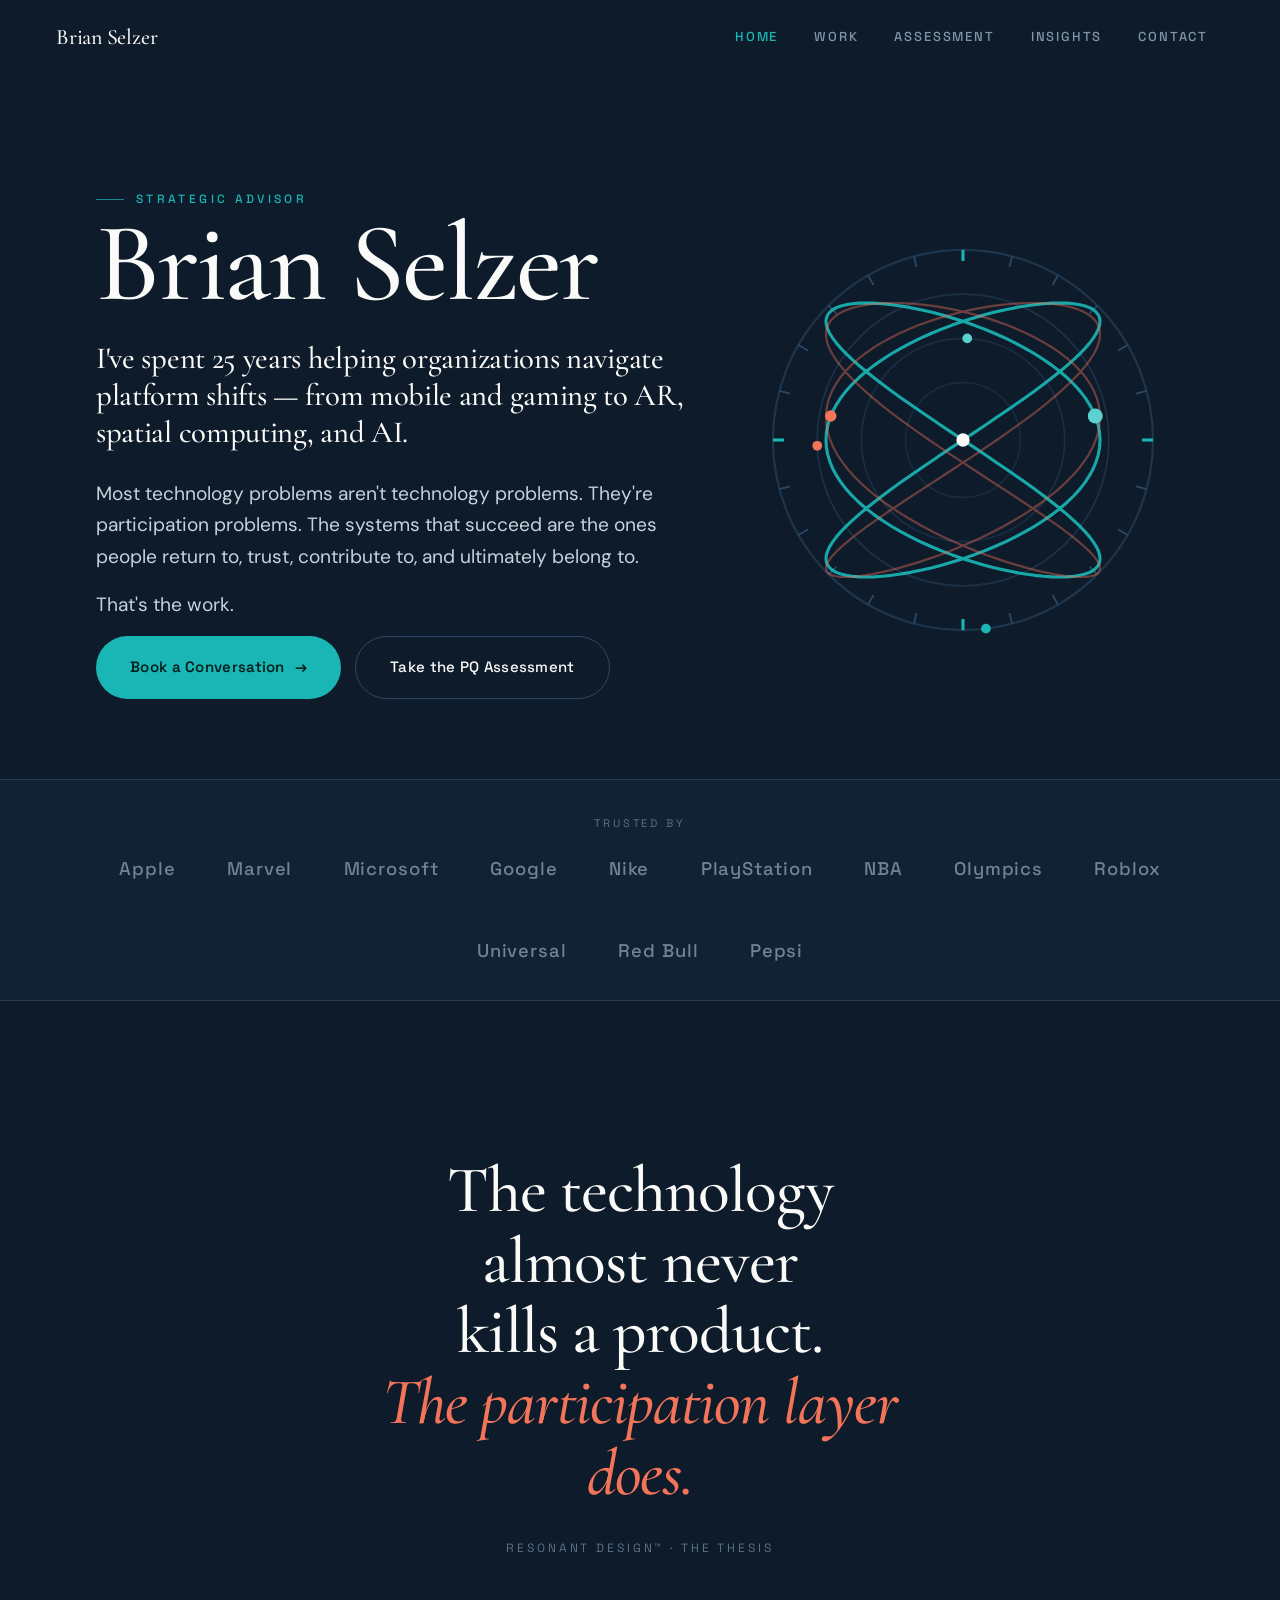
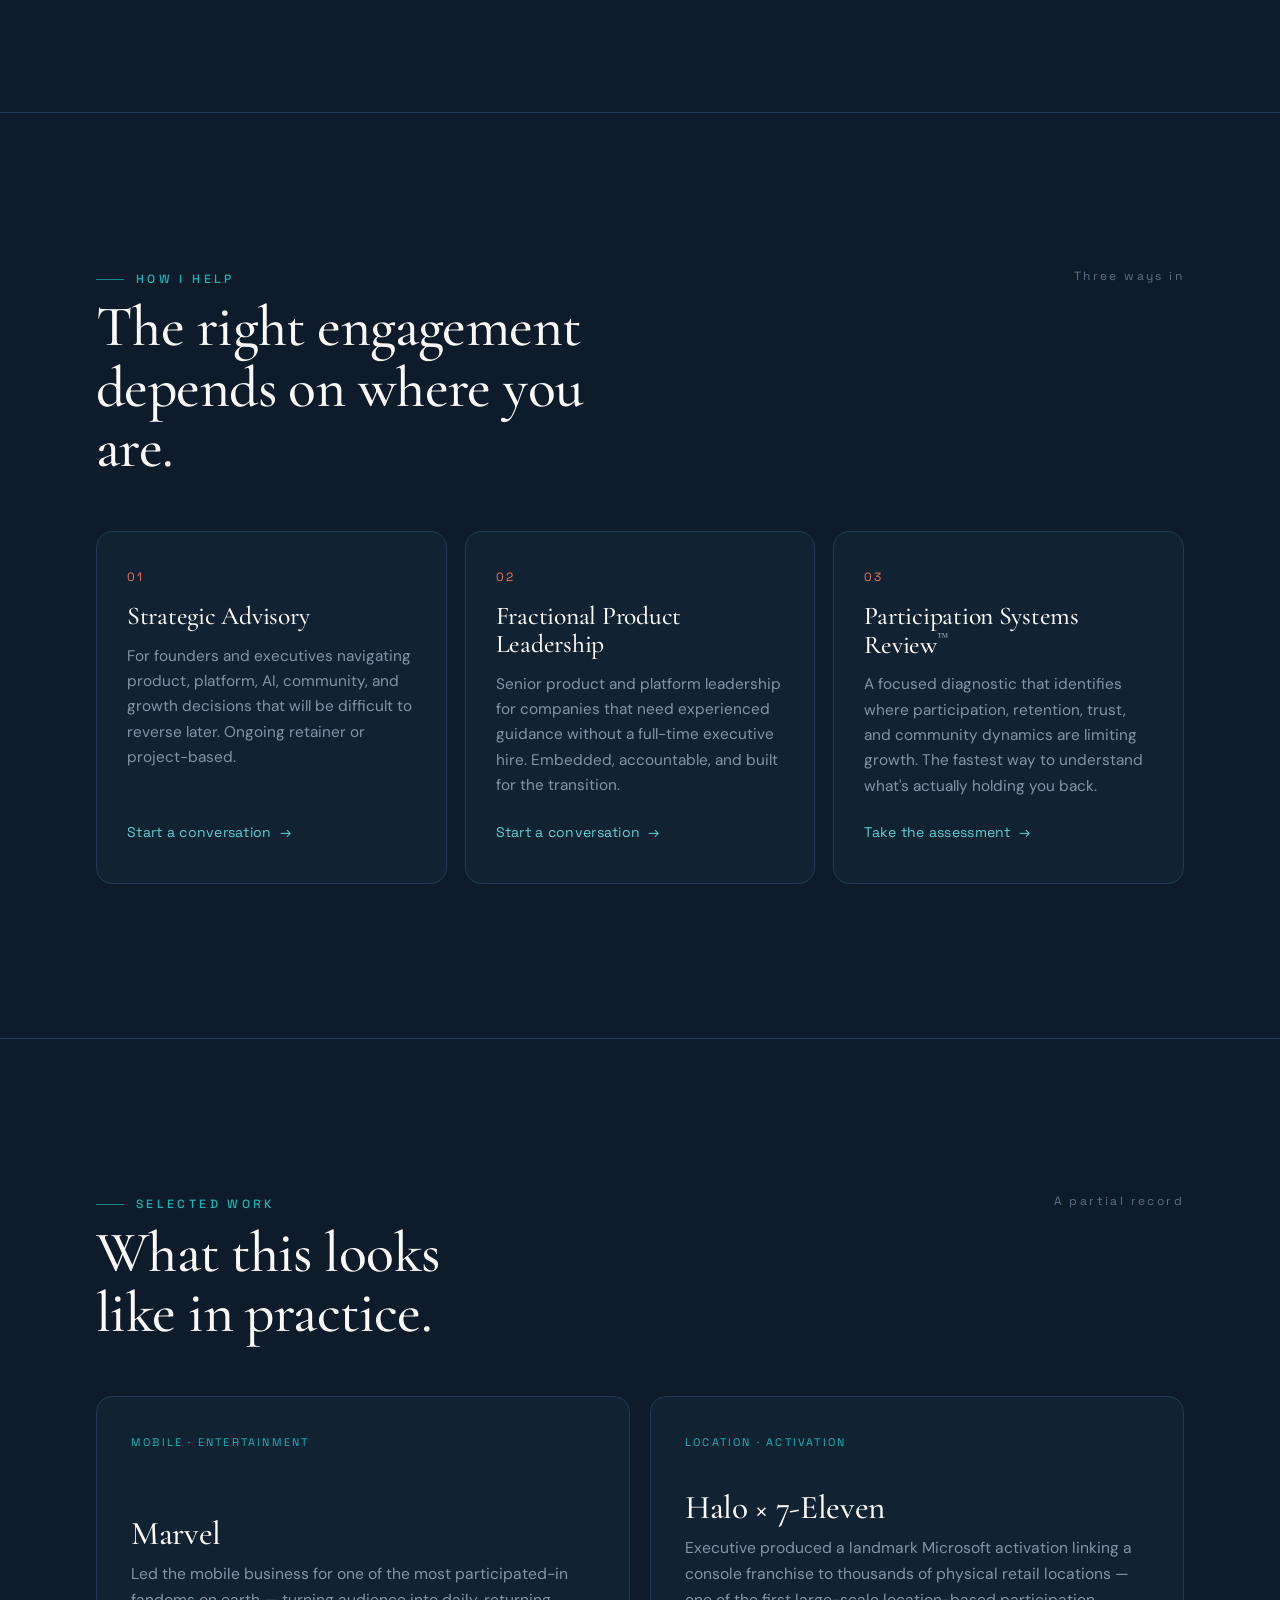
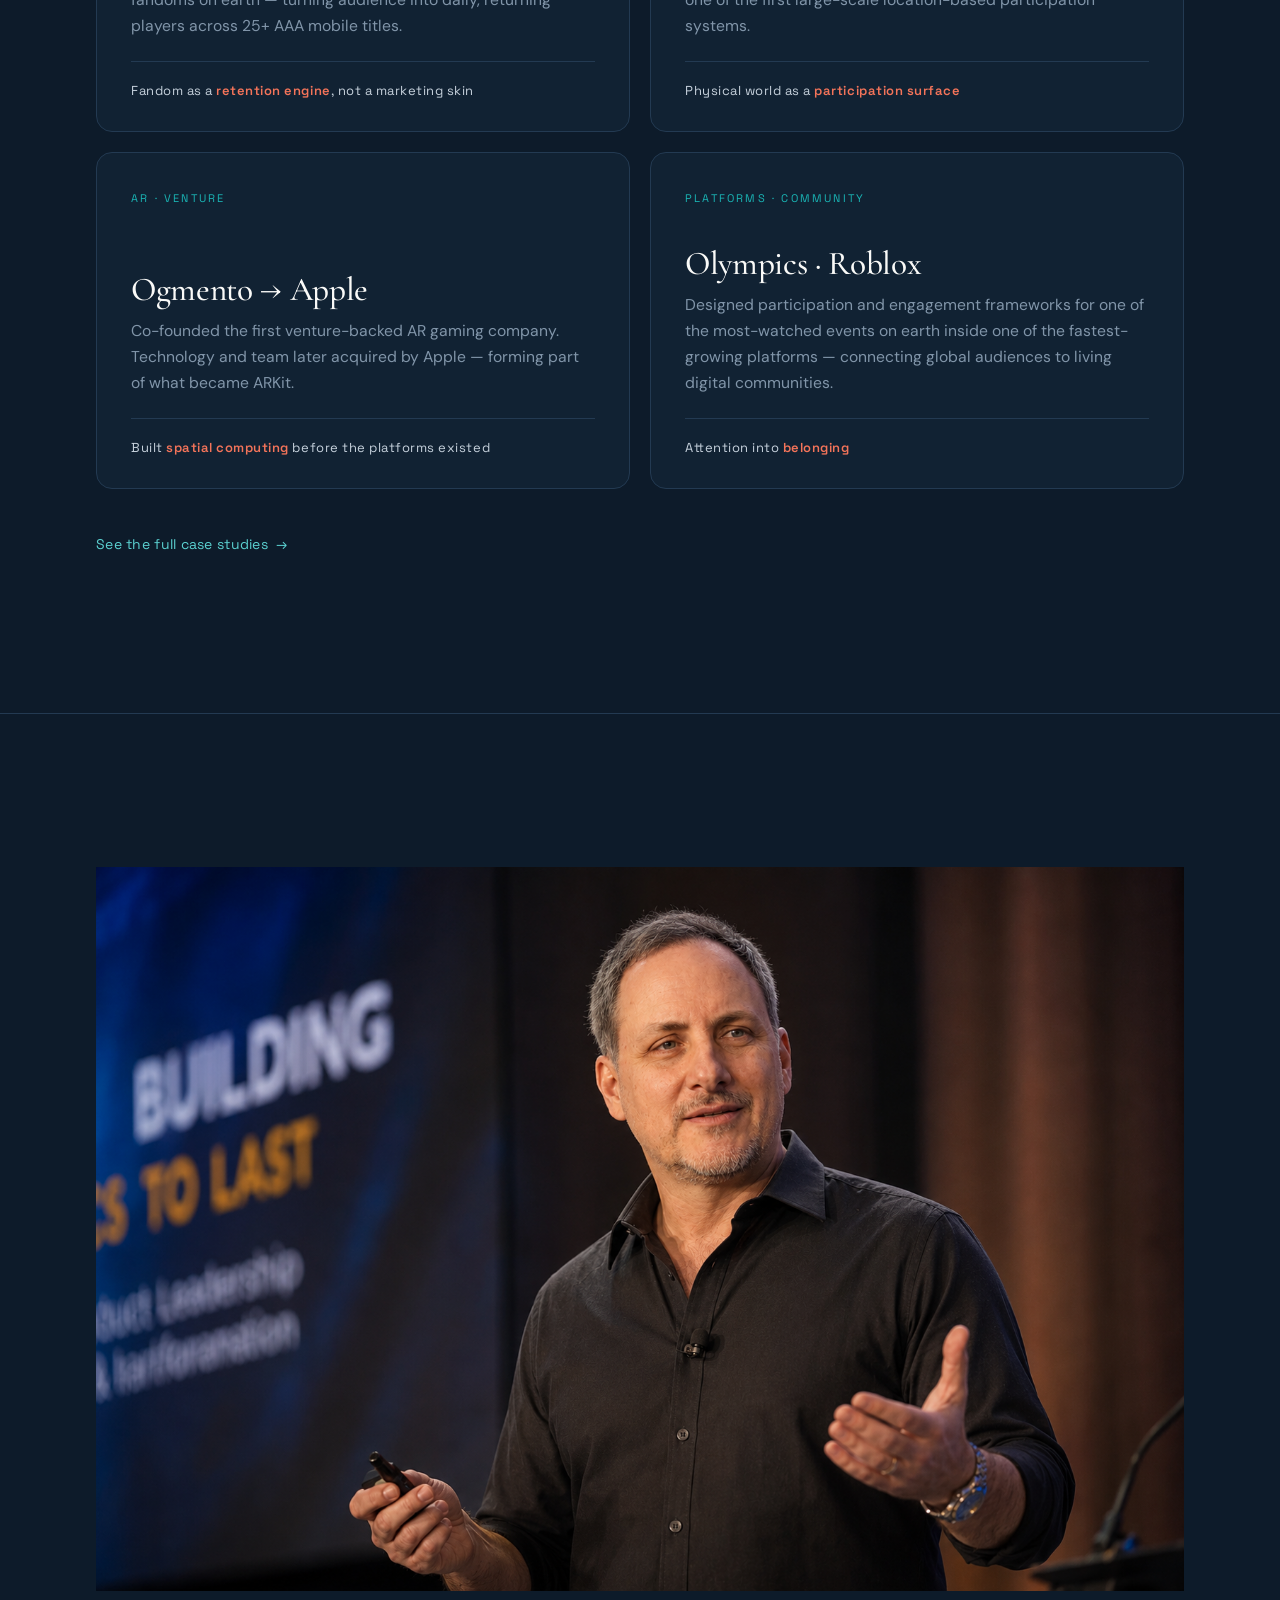
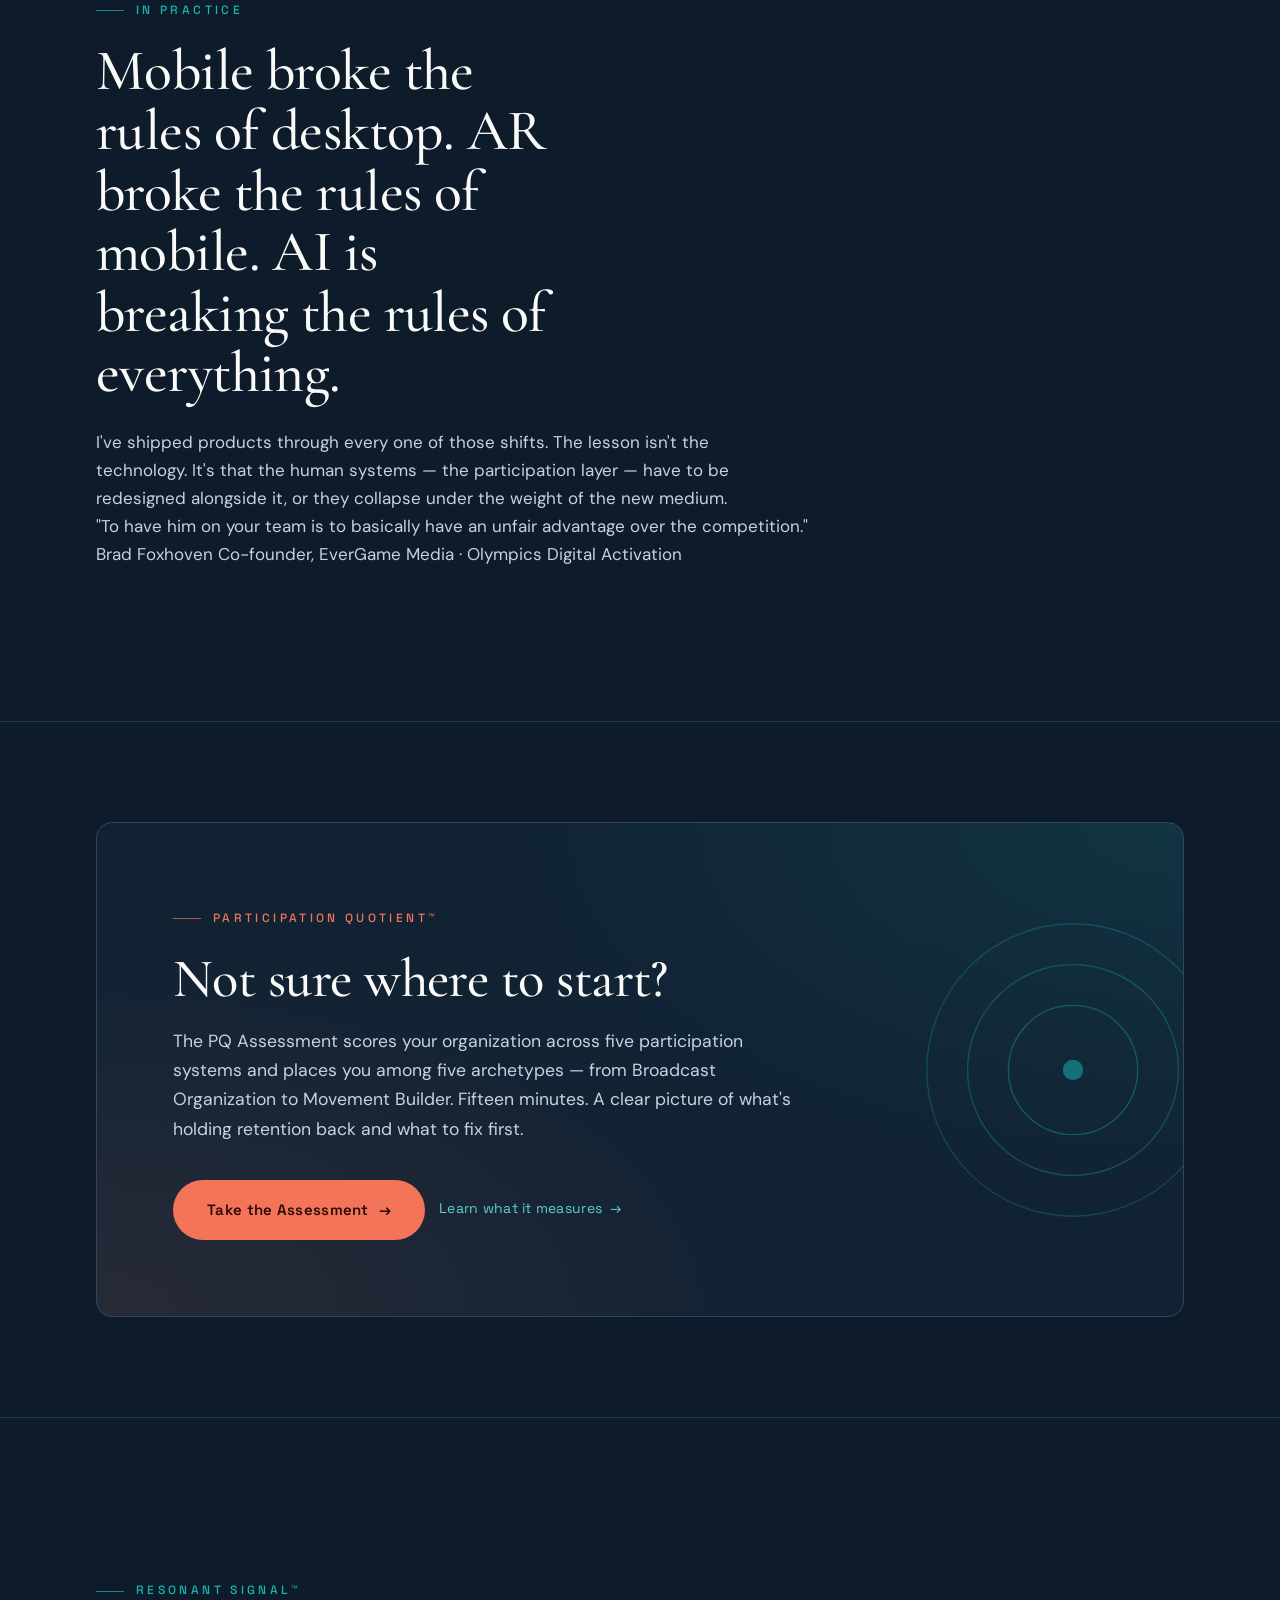
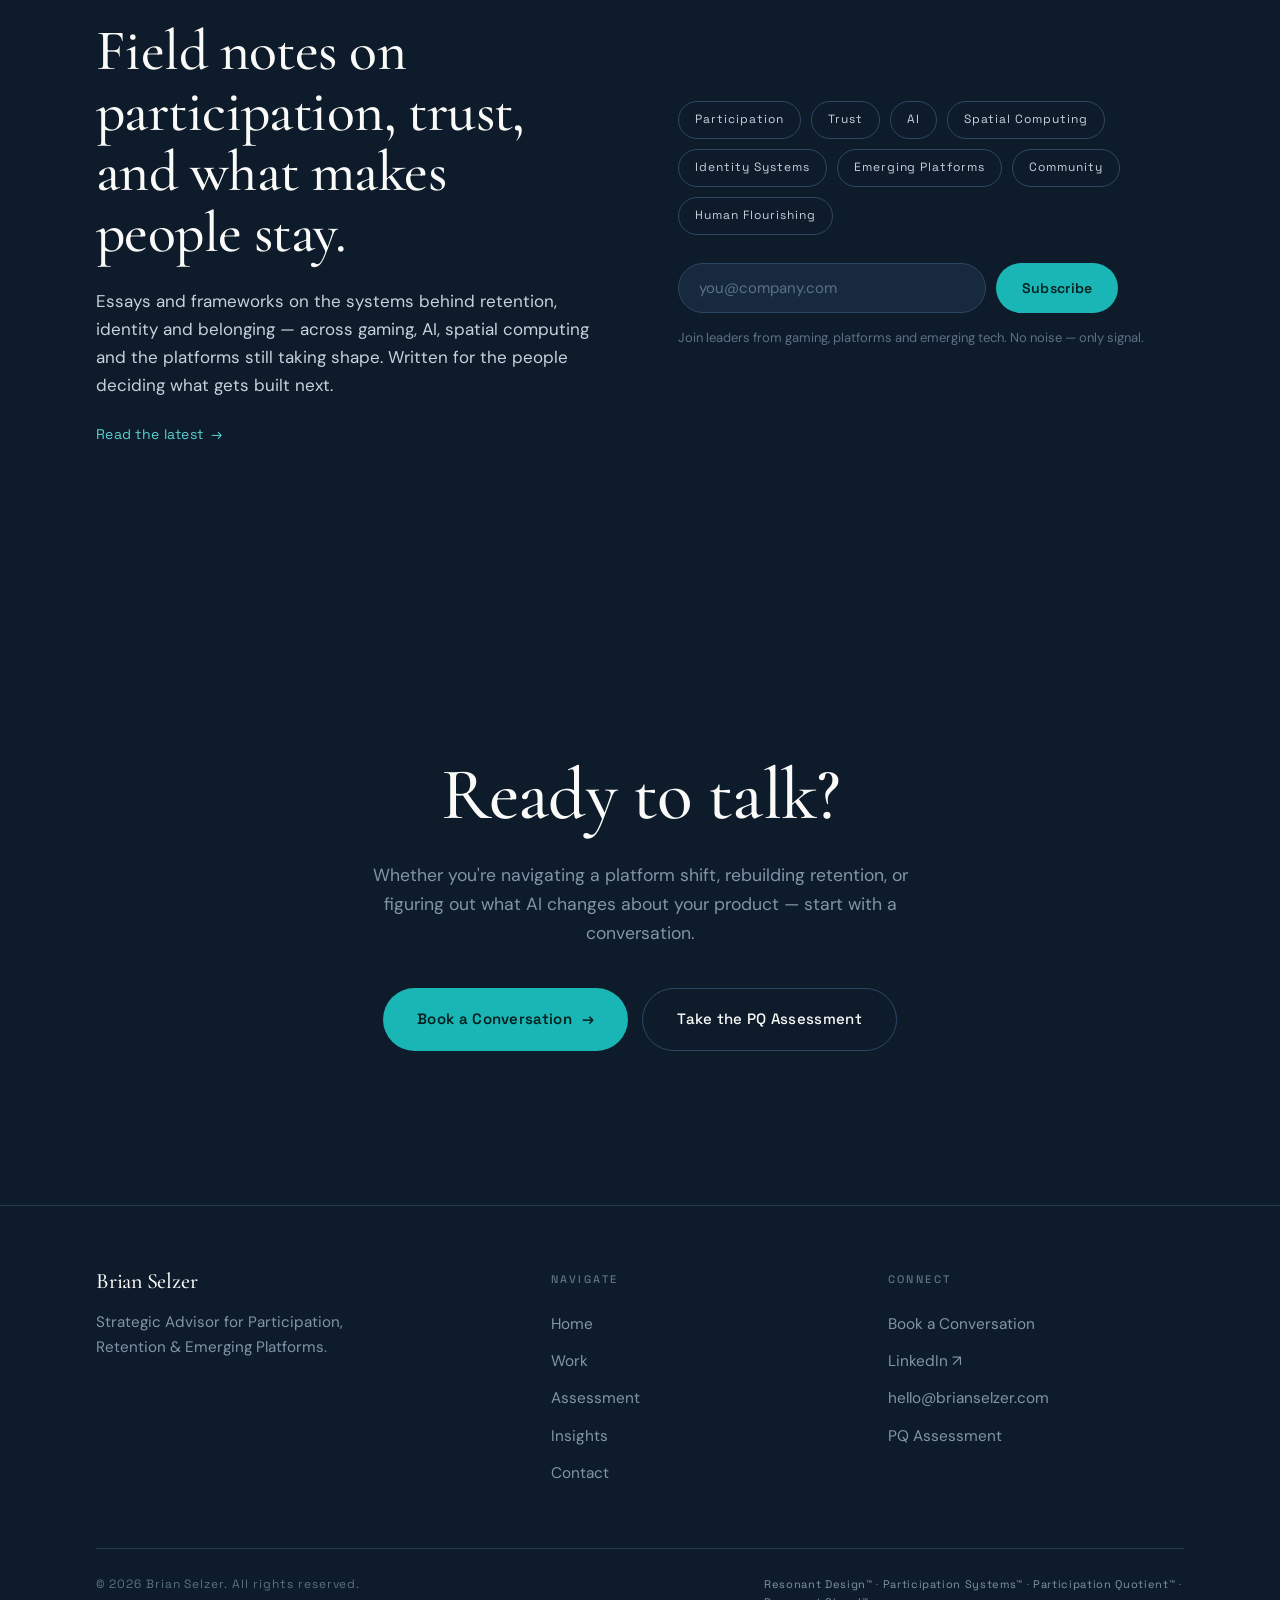
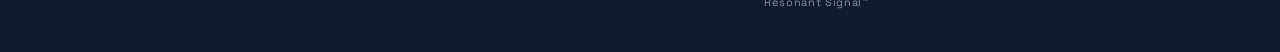
==== commit 2e710cef: "Add files via upload" ====
--- a/index.html
+++ b/index.html
@@ -1,1143 +1,292 @@
-<!DOCTYPE html>
+<!doctype html>
 <html lang="en">
 <head>
-<meta charset="UTF-8">
-<meta name="viewport" content="width=device-width, initial-scale=1.0">
-<title>Participation Quotient™ — Brian Selzer</title>
-<link rel="preconnect" href="https://fonts.googleapis.com">
-<link rel="preconnect" href="https://fonts.gstatic.com" crossorigin>
-<link href="https://fonts.googleapis.com/css2?family=Playfair+Display:ital,wght@0,400;0,500;0,700;1,400;1,500&family=DM+Sans:opsz,wght@9..40,300;9..40,400;9..40,500&display=swap" rel="stylesheet">
-<style>
-:root {
-  --ink: #0c0c0c;
-  --ink-2: #161616;
-  --ink-3: #1e1e1e;
-  --gold: #c8a44a;
-  --gold-l: #e2c070;
-  --gold-dim: rgba(200,164,74,.09);
-  --gold-bdr: rgba(200,164,74,.2);
-  --cream: #f4efe6;
-  --muted: rgba(244,239,230,.46);
-  --faint: rgba(244,239,230,.11);
-  --fainter: rgba(244,239,230,.05);
-  --serif: 'Playfair Display', Georgia, serif;
-  --sans: 'DM Sans', system-ui, sans-serif;
-  --r: 3px;
-}
-*{box-sizing:border-box;margin:0;padding:0}
-html{scroll-behavior:smooth}
-body{background:var(--ink);color:var(--cream);font-family:var(--sans);font-weight:300;line-height:1.7;overflow-x:hidden;min-height:100vh}
-
-/* ── SHARED ── */
-.serif{font-family:var(--serif)}
-.gold{color:var(--gold-l)}
-.muted{color:var(--muted)}
-.faint{color:rgba(244,239,230,.28)}
-
-.eyebrow{display:inline-flex;align-items:center;gap:.7rem;font-size:.68rem;font-weight:500;letter-spacing:.18em;text-transform:uppercase;color:var(--gold)}
-.eyebrow::before{content:'';display:block;width:24px;height:1px;background:var(--gold)}
-
-.btn-gold{display:inline-block;background:var(--gold);color:var(--ink);font-family:var(--sans);font-size:.8rem;font-weight:500;letter-spacing:.1em;text-transform:uppercase;padding:.85rem 2.25rem;border:none;border-radius:var(--r);cursor:pointer;text-decoration:none;transition:all .2s;white-space:nowrap}
-.btn-gold:hover{background:var(--gold-l);transform:translateY(-1px)}
-.btn-ghost{display:inline-block;background:transparent;color:var(--muted);font-family:var(--sans);font-size:.8rem;font-weight:300;padding:.85rem 1.5rem;border:1px solid var(--faint);border-radius:var(--r);cursor:pointer;text-decoration:none;transition:all .2s}
-.btn-ghost:hover{border-color:var(--gold-bdr);color:var(--gold-l)}
-.btn-full{width:100%;justify-content:center;display:flex;align-items:center}
-
-/* ── SCREENS ── */
-.screen{display:none;animation:fadeUp .4s ease both}
-.screen.active{display:block}
-@keyframes fadeUp{from{opacity:0;transform:translateY(12px)}to{opacity:1;transform:translateY(0)}}
-
-/* ── NAV ── */
-nav{position:fixed;top:0;left:0;right:0;z-index:200;padding:1.1rem 2rem;display:flex;justify-content:space-between;align-items:center;background:rgba(12,12,12,.9);backdrop-filter:blur(16px);border-bottom:1px solid var(--faint)}
-.nav-brand{font-family:var(--serif);font-size:.9rem;color:var(--cream);text-decoration:none;letter-spacing:.04em}
-.nav-sub{font-size:.65rem;font-weight:500;letter-spacing:.14em;text-transform:uppercase;color:var(--gold);border:1px solid var(--gold-bdr);padding:.35rem 1rem;border-radius:var(--r);cursor:pointer;background:none;font-family:var(--sans)}
-.nav-sub:hover{background:var(--gold-dim)}
-
-/* ── LANDING ── */
-#screen-landing{padding:0}
-.lp-hero{min-height:100vh;display:flex;align-items:center;padding:7rem 2rem 5rem;position:relative;overflow:hidden}
-.lp-hero::before{content:'';position:absolute;top:-20%;right:-5%;width:650px;height:650px;background:radial-gradient(circle,rgba(200,164,74,.055) 0%,transparent 68%);pointer-events:none}
-.lp-hero::after{content:'';position:absolute;bottom:0;left:0;right:0;height:1px;background:linear-gradient(90deg,transparent,var(--gold-bdr),transparent)}
-.hero-inner{max-width:800px;margin:0 auto;width:100%}
-.hero-inner h1{font-family:var(--serif);font-size:clamp(2.5rem,5.5vw,4rem);font-weight:400;line-height:1.14;margin:1.25rem 0 1.4rem;max-width:680px}
-.hero-inner h1 em{font-style:italic;color:var(--gold-l)}
-.hero-sub{font-size:1.05rem;color:var(--muted);max-width:540px;line-height:1.82;margin-bottom:1.5rem}
-
-.pq-unknown{display:inline-flex;align-items:center;gap:1.25rem;background:var(--gold-dim);border:1px solid var(--gold-bdr);border-radius:var(--r);padding:.9rem 1.6rem;margin-bottom:2.25rem}
-.pq-question-mark{font-family:var(--serif);font-size:2.4rem;font-weight:400;color:var(--gold-l);line-height:1;width:48px;text-align:center}
-.pq-label span:first-child{display:block;font-size:.68rem;font-weight:500;letter-spacing:.14em;text-transform:uppercase;color:var(--gold);margin-bottom:.15rem}
-.pq-label span:last-child{display:block;font-size:.8rem;color:var(--muted)}
-
-.hero-chips{display:flex;flex-wrap:wrap;gap:.5rem 1.5rem;margin-bottom:2.5rem}
-.chip{font-size:.75rem;color:var(--muted);display:flex;align-items:center;gap:.4rem}
-.chip::before{content:'';width:4px;height:4px;border-radius:50%;background:var(--gold);flex-shrink:0}
-
-.hero-btns{display:flex;align-items:center;gap:1rem;flex-wrap:wrap;margin-bottom:1rem}
-.hero-note{font-size:.7rem;color:rgba(244,239,230,.25);letter-spacing:.02em}
-
-/* Landing sections */
-.lp-section{padding:5.5rem 2rem;border-top:1px solid var(--faint)}
-.lp-inner{max-width:800px;margin:0 auto}
-.lp-grid-2{display:grid;grid-template-columns:1fr 1fr;gap:4rem;align-items:start}
-.lp-h2{font-family:var(--serif);font-size:clamp(1.7rem,3.2vw,2.5rem);font-weight:400;line-height:1.22;margin:1rem 0 1.25rem}
-.lp-h2 em{font-style:italic;color:var(--gold-l)}
-.lp-p{font-size:.975rem;color:var(--muted);line-height:1.84;margin-bottom:1.1rem}
-.lp-p strong{color:var(--cream);font-weight:400}
-
-/* What you get */
-.gets-grid{display:grid;grid-template-columns:1fr 1fr;gap:1px;background:var(--faint);border:1px solid var(--faint);margin-top:2.5rem}
-.get-item{background:var(--ink);padding:1.75rem;transition:background .2s}
-.get-item:hover{background:var(--ink-2)}
-.get-n{font-family:var(--serif);font-size:1.8rem;color:var(--gold-bdr);line-height:1;margin-bottom:.6rem}
-.get-t{font-family:var(--serif);font-size:1rem;font-weight:400;color:var(--cream);margin-bottom:.4rem}
-.get-d{font-size:.83rem;color:var(--muted);line-height:1.7}
-
-/* Engine rows */
-.engine-table{border:1px solid var(--faint);margin-top:2.5rem}
-.eng-row{display:grid;grid-template-columns:44px 140px 1fr 100px;align-items:center;gap:1.5rem;padding:1.25rem 1.5rem;border-bottom:1px solid var(--faint);transition:background .2s}
-.eng-row:last-child{border-bottom:none}
-.eng-row:hover{background:var(--fainter)}
-.eng-i{font-family:var(--serif);font-size:1.2rem;color:var(--gold-bdr)}
-.eng-name{font-family:var(--serif);font-size:.95rem;color:var(--cream)}
-.eng-desc{font-size:.8rem;color:var(--muted);line-height:1.6}
-.eng-outcome{font-size:.68rem;font-weight:500;letter-spacing:.1em;text-transform:uppercase;color:var(--gold);text-align:right}
-
-/* Stages */
-.stages-list{display:flex;flex-direction:column;gap:1px;background:var(--faint);border:1px solid var(--faint);margin-top:2.5rem}
-.stage-row{background:var(--ink);padding:1.25rem 1.5rem;display:flex;align-items:baseline;gap:1.25rem;transition:background .2s;cursor:default}
-.stage-row:hover{background:var(--ink-2)}
-.stage-pq{font-size:.68rem;font-weight:500;letter-spacing:.08em;color:var(--gold);min-width:70px}
-.stage-name{font-family:var(--serif);font-style:italic;font-size:1rem;color:var(--cream)}
-.stage-dash{color:var(--faint);margin:0 .25rem}
-.stage-tag{font-size:.8rem;color:var(--muted)}
-
-/* Stats */
-.stat-grid{display:flex;flex-direction:column;gap:1.25rem}
-.stat-card{padding:1.4rem 1.6rem;border:1px solid var(--gold-bdr);border-radius:var(--r);background:var(--gold-dim);position:relative;overflow:hidden}
-.stat-card::before{content:'';position:absolute;top:0;left:0;width:3px;height:100%;background:var(--gold)}
-.stat-n{font-family:var(--serif);font-size:2.2rem;color:var(--gold-l);line-height:1;margin-bottom:.25rem}
-.stat-l{font-size:.82rem;color:var(--muted);line-height:1.55}
-
-/* Proof */
-.proof-logos{display:flex;flex-wrap:wrap;gap:.4rem 1.4rem;margin:2rem 0 1.5rem;align-items:center}
-.proof-l{font-size:.68rem;font-weight:500;letter-spacing:.14em;text-transform:uppercase;color:var(--faint)}
-.proof-div{width:1px;height:11px;background:var(--faint)}
-.proof-press{font-size:.8rem;color:var(--muted);font-style:italic;margin-bottom:2.5rem}
-.testi-grid{display:grid;grid-template-columns:1fr 1fr;gap:1.25rem}
-.testi{padding:1.6rem;border:1px solid var(--faint);border-radius:var(--r);position:relative}
-.testi::before{content:'\201C';font-family:var(--serif);font-size:3rem;color:var(--gold-bdr);position:absolute;top:.5rem;left:1.1rem;line-height:1}
-.testi-t{font-size:.855rem;color:var(--muted);line-height:1.78;margin-top:1.4rem;margin-bottom:1rem}
-.testi-a{font-size:.65rem;font-weight:500;letter-spacing:.1em;text-transform:uppercase;color:var(--gold)}
-
-/* CTA band */
-.lp-cta-band{background:var(--ink-2);border-top:1px solid var(--gold-bdr);padding:5.5rem 2rem;text-align:center}
-.cta-scarcity{display:inline-block;font-size:.65rem;font-weight:500;letter-spacing:.14em;text-transform:uppercase;color:var(--gold);border:1px solid var(--gold-bdr);padding:.3rem 1rem;border-radius:1px;margin-bottom:1.75rem}
-.lp-cta-band .lp-h2{max-width:600px;margin:0 auto 1rem}
-.cta-sub{font-size:.95rem;color:var(--muted);max-width:480px;margin:0 auto 1.75rem;line-height:1.8}
-.cta-fine{font-size:.68rem;color:rgba(244,239,230,.22);margin-top:1rem}
-
-footer{padding:2rem;border-top:1px solid var(--faint);display:flex;justify-content:space-between;align-items:center;flex-wrap:wrap;gap:1rem}
-.footer-brand{font-family:var(--serif);font-size:.85rem;color:var(--muted)}
-.footer-tag{font-size:.62rem;font-weight:500;letter-spacing:.15em;text-transform:uppercase;color:rgba(244,239,230,.18)}
-
-/* ── SEGMENTATION ── */
-#screen-seg{padding:7rem 2rem 4rem;min-height:100vh;display:none;align-items:center}
-#screen-seg.active{display:flex}
-.seg-inner{max-width:600px;margin:0 auto;width:100%}
-.seg-inner h2{font-family:var(--serif);font-size:clamp(1.8rem,3.5vw,2.6rem);font-weight:400;line-height:1.2;margin:1rem 0 .6rem}
-.seg-inner h2 em{font-style:italic;color:var(--gold-l)}
-.seg-sub{font-size:.95rem;color:var(--muted);line-height:1.75;margin-bottom:2rem}
-.seg-grid{display:grid;grid-template-columns:1fr 1fr;gap:.75rem;margin-bottom:2rem}
-.seg-opt{padding:1rem 1.25rem;border:1px solid var(--faint);border-radius:var(--r);cursor:pointer;transition:all .18s;display:flex;align-items:center;gap:.75rem}
-.seg-opt:hover{border-color:var(--gold-bdr);background:var(--gold-dim)}
-.seg-opt.sel{border-color:var(--gold);background:var(--gold-dim)}
-.seg-opt-dot{width:14px;height:14px;border-radius:50%;border:1.5px solid var(--faint);flex-shrink:0;transition:all .18s;display:flex;align-items:center;justify-content:center}
-.seg-opt.sel .seg-opt-dot{background:var(--gold);border-color:var(--gold)}
-.seg-opt-text{font-size:.875rem;color:var(--cream);line-height:1.4}
-
-/* ── QUIZ ── */
-#screen-quiz{padding:5.5rem 2rem 4rem;min-height:100vh;display:none;align-items:flex-start;padding-top:6rem}
-#screen-quiz.active{display:flex}
-.quiz-inner{max-width:640px;margin:0 auto;width:100%}
-
-.prog-wrap{margin-bottom:2rem}
-.prog-meta{display:flex;justify-content:space-between;font-size:.72rem;color:var(--muted);margin-bottom:.45rem}
-.prog-bar{height:3px;background:var(--fainter);border-radius:2px;overflow:hidden}
-.prog-fill{height:100%;background:var(--gold);border-radius:2px;transition:width .5s ease}
-
-.eng-badge{display:inline-flex;align-items:center;gap:.5rem;font-size:.65rem;font-weight:500;letter-spacing:.14em;text-transform:uppercase;padding:.3rem .9rem;border-radius:20px;margin-bottom:.85rem}
-.q-card{background:var(--ink-2);border:1px solid var(--faint);border-radius:var(--r);padding:1.5rem}
-.q-text{font-family:var(--serif);font-size:1.1rem;font-weight:400;color:var(--cream);line-height:1.55;margin-bottom:1.25rem}
-.q-opts{display:flex;flex-direction:column;gap:.6rem}
-.q-opt{display:flex;align-items:flex-start;gap:.85rem;padding:.85rem 1rem;border:1px solid var(--faint);border-radius:var(--r);cursor:pointer;transition:all .15s}
-.q-opt:hover{background:var(--fainter);border-color:rgba(244,239,230,.18)}
-.q-opt.sel{border-color:var(--gold);background:var(--gold-dim)}
-.q-radio{width:16px;height:16px;border-radius:50%;border:1.5px solid var(--faint);flex-shrink:0;margin-top:2px;transition:all .15s;display:flex;align-items:center;justify-content:center}
-.q-opt.sel .q-radio{background:var(--gold);border-color:var(--gold)}
-.q-opt.sel .q-radio::after{content:'';width:5px;height:5px;border-radius:50%;background:var(--ink)}
-.q-opt-text{font-size:.875rem;color:var(--cream);line-height:1.55}
-.quiz-nav{display:flex;justify-content:space-between;align-items:center;margin-top:1.5rem}
-.quiz-counter{font-size:.75rem;color:var(--muted)}
-
-/* ── GATE ── */
-#screen-gate{padding:5.5rem 2rem 4rem;min-height:100vh;display:none;align-items:center}
-#screen-gate.active{display:flex}
-.gate-inner{max-width:520px;margin:0 auto;width:100%;text-align:center}
-.gate-icon{width:64px;height:64px;border-radius:50%;background:var(--gold-dim);border:1px solid var(--gold-bdr);margin:0 auto 1.5rem;display:flex;align-items:center;justify-content:center}
-.gate-icon svg{width:28px;height:28px;stroke:var(--gold);fill:none;stroke-width:1.5}
-.gate-inner h2{font-family:var(--serif);font-size:clamp(1.6rem,3vw,2.2rem);font-weight:400;line-height:1.25;margin-bottom:.6rem}
-.gate-inner h2 em{font-style:italic;color:var(--gold-l)}
-.gate-sub{font-size:.9rem;color:var(--muted);line-height:1.78;margin-bottom:1.75rem;max-width:420px;margin-left:auto;margin-right:auto}
-.gate-form{text-align:left}
-.f-row{display:grid;grid-template-columns:1fr 1fr;gap:.75rem;margin-bottom:.75rem}
-.f-field{margin-bottom:.75rem}
-.f-field label{display:block;font-size:.68rem;font-weight:500;letter-spacing:.1em;text-transform:uppercase;color:var(--muted);margin-bottom:.35rem}
-.f-field input,.f-field select{width:100%;padding:.7rem .95rem;background:var(--ink-3);border:1px solid var(--faint);border-radius:var(--r);color:var(--cream);font-family:var(--sans);font-size:.875rem;font-weight:300;transition:border-color .15s}
-.f-field input:focus,.f-field select:focus{outline:none;border-color:var(--gold-bdr)}
-.f-field input::placeholder{color:rgba(244,239,230,.25)}
-.f-field select option{background:var(--ink-2)}
-.gate-privacy{font-size:.68rem;color:rgba(244,239,230,.22);text-align:center;margin-top:.75rem;line-height:1.6}
-
-/* ── RESULTS ── */
-#screen-results{display:none;padding:5.5rem 0 0}
-#screen-results.active{display:block}
-.results-wrap{max-width:720px;margin:0 auto;padding:0 2rem}
-
-.results-header{background:var(--ink-2);border:1px solid var(--faint);border-radius:var(--r);padding:2rem;margin-bottom:1.25rem;text-align:center;position:relative;overflow:hidden}
-.results-header::before{content:'';position:absolute;top:-40%;left:50%;transform:translateX(-50%);width:400px;height:400px;background:radial-gradient(circle,rgba(200,164,74,.06) 0%,transparent 65%);pointer-events:none}
-.results-for{font-size:.7rem;font-weight:500;letter-spacing:.12em;text-transform:uppercase;color:var(--muted);margin-bottom:1.25rem}
-.pq-display{display:flex;align-items:center;justify-content:center;gap:1.5rem;margin-bottom:1rem}
-.pq-big{font-family:var(--serif);font-size:4.5rem;font-weight:400;line-height:1}
-.pq-right span:first-child{display:block;font-size:.68rem;font-weight:500;letter-spacing:.12em;text-transform:uppercase;color:var(--gold);margin-bottom:.15rem}
-.pq-right span:last-child{display:block;font-size:.82rem;color:var(--muted)}
-.archetype-name{font-family:var(--serif);font-size:1.5rem;font-weight:400;color:var(--cream);margin-bottom:.3rem}
-.archetype-tag{font-size:.875rem;color:var(--muted)}
-
-/* Engine scores */
-.engines-card{background:var(--ink-2);border:1px solid var(--faint);border-radius:var(--r);padding:1.5rem;margin-bottom:1.25rem}
-.engines-title{font-size:.68rem;font-weight:500;letter-spacing:.12em;text-transform:uppercase;color:var(--gold);margin-bottom:1.25rem}
-.eng-score-row{margin-bottom:1rem}
-.eng-score-row:last-child{margin-bottom:0}
-.eng-score-meta{display:flex;justify-content:space-between;align-items:center;margin-bottom:.35rem}
-.eng-score-name{font-size:.82rem;color:var(--cream)}
-.rag{font-size:.65rem;font-weight:500;letter-spacing:.08em;text-transform:uppercase;padding:.2rem .65rem;border-radius:20px}
-.rag-green{background:rgba(45,122,79,.18);color:#5db88a}
-.rag-amber{background:rgba(186,117,23,.18);color:#e8a84a}
-.rag-red{background:rgba(192,57,43,.18);color:#e07060}
-.eng-bar{height:5px;background:var(--fainter);border-radius:3px;overflow:hidden}
-.eng-bar-fill{height:100%;border-radius:3px;transition:width 1s ease .3s}
-
-/* Bottleneck */
-.bottleneck-card{border:1px solid var(--gold-bdr);border-radius:var(--r);padding:1.5rem;margin-bottom:1.25rem;background:var(--gold-dim);position:relative;overflow:hidden}
-.bottleneck-card::before{content:'';position:absolute;top:0;left:0;width:4px;height:100%;background:var(--gold)}
-.bn-label{font-size:.65rem;font-weight:500;letter-spacing:.14em;text-transform:uppercase;color:var(--gold);margin-bottom:.6rem}
-.bn-title{font-family:var(--serif);font-size:1.1rem;font-weight:400;color:var(--cream);margin-bottom:.65rem}
-.bn-text{font-size:.875rem;color:var(--muted);line-height:1.78}
-
-/* Diagnosis */
-.diag-card{background:var(--ink-2);border:1px solid var(--faint);border-radius:var(--r);padding:1.5rem;margin-bottom:1.25rem}
-.diag-label{font-size:.65rem;font-weight:500;letter-spacing:.14em;text-transform:uppercase;color:var(--gold);margin-bottom:.75rem}
-.diag-text{font-size:.9rem;color:var(--muted);line-height:1.82}
-
-/* Holy shit */
-.hs-card{background:var(--ink-3);border-left:3px solid var(--gold);padding:1.4rem 1.6rem;margin-bottom:1.25rem;border-radius:0 var(--r) var(--r) 0}
-.hs-text{font-family:var(--serif);font-style:italic;font-size:1.05rem;color:var(--cream);line-height:1.65}
-
-/* Priorities */
-.priorities-card{background:var(--ink-2);border:1px solid var(--faint);border-radius:var(--r);padding:1.5rem;margin-bottom:1.25rem}
-.pri-title{font-size:.68rem;font-weight:500;letter-spacing:.12em;text-transform:uppercase;color:var(--gold);margin-bottom:1.25rem}
-.pri-item{display:flex;gap:1rem;padding-bottom:1rem;border-bottom:1px solid var(--faint);margin-bottom:1rem}
-.pri-item:last-child{border-bottom:none;margin-bottom:0;padding-bottom:0}
-.pri-num{width:26px;height:26px;border-radius:50%;background:var(--gold-dim);border:1px solid var(--gold-bdr);color:var(--gold);font-size:.75rem;font-weight:500;display:flex;align-items:center;justify-content:center;flex-shrink:0;margin-top:.1rem}
-.pri-head{font-size:.875rem;font-weight:500;color:var(--cream);margin-bottom:.2rem;letter-spacing:.01em}
-.pri-body{font-size:.82rem;color:var(--muted);line-height:1.65}
-
-/* What Happens Next */
-.whatnext-card{background:var(--ink-2);border:1px solid var(--faint);border-radius:var(--r);padding:1.5rem;margin-bottom:1.25rem}
-.whatnext-label{font-size:.65rem;font-weight:500;letter-spacing:.14em;text-transform:uppercase;color:var(--gold);margin-bottom:.75rem}
-.whatnext-intro{font-size:.875rem;color:var(--muted);line-height:1.72;margin-bottom:1rem}
-.whatnext-targets{display:flex;flex-direction:column;gap:.55rem;margin-bottom:1rem}
-.wn-target{display:flex;align-items:center;gap:.85rem;padding:.65rem .9rem;background:var(--fainter);border-radius:var(--r);border:1px solid var(--faint)}
-.wn-arrow{font-size:.75rem;color:#5db88a;min-width:14px}
-.wn-engine{font-size:.82rem;color:var(--cream);min-width:100px}
-.wn-from{font-size:.78rem;color:var(--muted)}
-.wn-to{font-size:.78rem;color:#5db88a;font-weight:500}
-.wn-result{font-size:.82rem;color:var(--muted);line-height:1.6;padding-top:.75rem;border-top:1px solid var(--faint);font-style:italic}
-.wn-result strong{color:var(--cream);font-style:normal;font-weight:400}
-
-/* Advancement Ladder */
-.ladder-card{background:var(--ink-2);border:1px solid var(--faint);border-radius:var(--r);padding:1.5rem;margin-bottom:1.25rem}
-.ladder-label{font-size:.65rem;font-weight:500;letter-spacing:.14em;text-transform:uppercase;color:var(--gold);margin-bottom:1.1rem}
-.ladder-list{display:flex;flex-direction:column;gap:0;margin-bottom:1.1rem}
-.ladder-item{display:flex;align-items:center;gap:.9rem;padding:.65rem .85rem;border-radius:var(--r);transition:background .15s}
-.ladder-item.current{background:var(--gold-dim);border:1px solid var(--gold-bdr)}
-.ladder-item.above{opacity:.38}
-.ladder-item.below{opacity:.38}
-.ladder-arrow{font-size:.7rem;color:var(--gold);min-width:16px;text-align:center}
-.ladder-name{font-size:.875rem;color:var(--cream);font-family:var(--serif);font-style:italic}
-.ladder-name.current-name{color:var(--gold-l);font-style:normal;font-weight:500}
-.ladder-next{font-size:.875rem;color:var(--muted);line-height:1.65;font-style:italic;padding-top:.75rem;border-top:1px solid var(--faint)}
-.ladder-next strong{color:var(--cream);font-style:normal;font-weight:400}
-
-/* Hidden Tax */
-.tax-card{background:var(--ink-3);border:1px solid rgba(224,112,96,.25);border-radius:var(--r);padding:1.5rem;margin-bottom:1.25rem;position:relative;overflow:hidden}
-.tax-card::before{content:'';position:absolute;top:0;left:0;width:4px;height:100%;background:#e07060}
-.tax-label{font-size:.65rem;font-weight:500;letter-spacing:.14em;text-transform:uppercase;color:#e07060;margin-bottom:.6rem}
-.tax-intro{font-size:.9rem;color:var(--muted);line-height:1.75;margin-bottom:1rem}
-.tax-list{display:flex;flex-direction:column;gap:.6rem}
-.tax-item{display:flex;align-items:flex-start;gap:.75rem;font-size:.855rem;color:var(--muted);line-height:1.6}
-.tax-dot{width:5px;height:5px;border-radius:50%;background:#e07060;flex-shrink:0;margin-top:.5rem}
-.tax-item strong{color:var(--cream);font-weight:400}
-
-/* Credibility strip */
-.cred-strip{border:1px solid var(--faint);border-radius:var(--r);padding:1.1rem 1.5rem;margin-bottom:1rem;background:var(--fainter)}
-.cred-text{font-size:.8rem;color:var(--muted);line-height:1.7;text-align:center}
-.cred-text strong{color:rgba(244,239,230,.65);font-weight:400}
-
-/* Consulting CTA */
-.consult-card{background:var(--ink-2);border:1px solid var(--gold-bdr);border-radius:var(--r);padding:2rem;margin-bottom:1.25rem;text-align:center}
-.consult-scarcity{display:inline-block;font-size:.62rem;font-weight:500;letter-spacing:.14em;text-transform:uppercase;color:var(--gold);border:1px solid var(--gold-bdr);padding:.28rem .85rem;border-radius:1px;margin-bottom:1rem}
-.consult-card h3{font-family:var(--serif);font-size:1.4rem;font-weight:400;color:var(--cream);margin-bottom:.6rem;line-height:1.3}
-.consult-card p{font-size:.875rem;color:var(--muted);max-width:480px;margin:0 auto 1.4rem;line-height:1.78}
-.action-row{display:flex;justify-content:center;gap:.75rem;margin-top:1rem;flex-wrap:wrap}
-.action-btn{background:transparent;border:1px solid var(--faint);color:var(--muted);border-radius:var(--r);padding:.5rem 1.1rem;font-size:.75rem;cursor:pointer;font-family:var(--sans);transition:all .2s}
-.action-btn:hover{border-color:var(--gold-bdr);color:var(--gold-l)}
-
-.results-footer{background:var(--ink-2);border-top:1px solid var(--faint);padding:2rem;display:flex;justify-content:space-between;align-items:center;margin-top:2rem;flex-wrap:wrap;gap:1rem}
-
-/* Responsive */
-@media(max-width:680px){
-  nav{padding:1rem 1.25rem}
-  .lp-hero,.lp-section{padding-left:1.25rem;padding-right:1.25rem}
-  .lp-grid-2,.gets-grid,.seg-grid,.testi-grid,.f-row{grid-template-columns:1fr;gap:1.5rem}
-  .eng-row{grid-template-columns:36px 1fr;gap:.75rem}
-  .eng-name,.eng-outcome{display:none}
-  .hero-btns{flex-direction:column;align-items:flex-start}
-  .btn-ghost{margin-top:0}
-  h1{font-size:2.3rem}
-  .pq-big{font-size:3.5rem}
-  #screen-seg,#screen-quiz,#screen-gate{padding:5rem 1.25rem 3rem}
-  .results-wrap{padding:0 1.25rem}
-}
-</style>
+<meta charset="utf-8"/>
+<script>document.documentElement.className+=' js';</script>
+<meta name="viewport" content="width=device-width, initial-scale=1"/>
+<title>Brian Selzer — Strategic Advisor for Participation, Retention & Emerging Platforms</title>
+<meta name="description" content="Brian Selzer has spent 25 years helping organizations navigate platform shifts — from mobile and gaming to AR, spatial computing, and AI. Strategic advisor, fractional executive, and creator of Participation Systems™."/>
+<meta property="og:title" content="Brian Selzer — Strategic Advisor"/>
+<meta property="og:description" content="Most technology problems aren't technology problems. They're participation problems."/>
+<meta property="og:type" content="website"/>
+<link rel="preconnect" href="https://fonts.googleapis.com"/>
+<link rel="preconnect" href="https://fonts.gstatic.com" crossorigin/>
+<link rel="stylesheet" href="styles.css"/>
 </head>
 <body>
 
-<nav>
-  <a href="#" class="nav-brand" onclick="showLanding()">Brian Selzer</a>
-  <button class="nav-sub" onclick="startAssessment()">Discover Your PQ™</button>
-</nav>
-
-<!-- ═══════════════════════════════════════════════ LANDING -->
-<div id="screen-landing" class="screen active">
-
-  <div class="lp-hero">
-    <div class="hero-inner">
-      <div class="eyebrow">Participation Quotient™ · Free Assessment</div>
-      <h1>Your brand has a<br><em>participation problem.</em><br>Most don't know it yet.</h1>
-      <p class="hero-sub">You're not losing people because your product isn't good enough. You're losing them because your system was never designed to make them stay, contribute, and recruit others. This assessment scores you across the five engines that determine whether an audience compounds — or quietly disappears.</p>
-
-      <div class="pq-unknown">
-        <div class="pq-question-mark">?</div>
-        <div class="pq-label">
-          <span>Your Participation Quotient™</span>
-          <span>15 questions to find out where you stand</span>
+<!-- ===================== NAV ===================== -->
+<header class="nav">
+  <a class="brand" href="index.html" aria-label="Brian Selzer — home">
+    <span class="brand__wordmark">Brian Selzer</span>
+  </a>
+  <button class="nav__toggle" aria-label="Toggle menu" aria-expanded="false"><span></span><span></span><span></span></button>
+  <nav class="nav__menu">
+    <div class="nav__links">
+      <a class="nav__link is-active" href="index.html">Home</a>
+      <a class="nav__link" href="work.html">Work</a>
+      <a class="nav__link" href="assessment.html">Assessment</a>
+      <a class="nav__link" href="insights.html">Insights</a>
+      <a class="nav__link" href="contact.html">Contact</a>
+    </div>
+  </nav>
+</header>
+
+<main>
+
+<!-- ===================== HERO ===================== -->
+<section class="hero">
+  <div class="wrap">
+    <div class="hero__grid">
+      <div class="hero__content">
+        <p class="eyebrow reveal">Strategic Advisor</p>
+        <h1 class="hero__title display reveal" data-delay="40">Brian Selzer</h1>
+        <p class="hero__role reveal" data-delay="80">I've spent 25 years helping organizations navigate platform shifts — from mobile and gaming to AR, spatial computing, and AI.</p>
+        <p class="hero__copy reveal" data-delay="130">Most technology problems aren't technology problems. They're participation problems. The systems that succeed are the ones people return to, trust, contribute to, and ultimately belong to.</p>
+        <p class="hero__copy reveal" data-delay="170">That's the work.</p>
+        <div class="hero__ctas reveal" data-delay="220">
+          <a class="btn btn--primary btn--lg" href="contact.html">Book a Conversation <span class="arr">→</span></a>
+          <a class="btn btn--ghost btn--lg" href="/pq">Take the PQ Assessment</a>
         </div>
       </div>
-
-      <div class="hero-chips">
-        <div class="chip">15 questions</div>
-        <div class="chip">5 minutes</div>
-        <div class="chip">Scored across 5 engines</div>
-        <div class="chip">Instant PQ results</div>
-        <div class="chip">Free</div>
-      </div>
-
-      <div class="hero-btns">
-        <button class="btn-gold" onclick="startAssessment()">Discover My PQ™</button>
-        <a href="#what-is" class="btn-ghost">See how it works</a>
-      </div>
-      <p class="hero-note">Built for CMOs, CDOs, and brand leaders at organizations with real audiences and real retention problems.</p>
-    </div>
-  </div>
-
-  <!-- BUSINESS CASE -->
-  <div class="lp-section" id="what-is">
-    <div class="lp-inner">
-      <div class="lp-grid-2">
-        <div>
-          <div class="eyebrow" style="margin-bottom:1rem">The business case</div>
-          <h2 class="lp-h2">Participation is the mechanism.<br><em>Belonging is the outcome.</em></h2>
-          <p class="lp-p">Organizations with high Participation Quotients consistently outperform their categories on the metrics that actually matter — retention, lifetime value, organic growth, and customer acquisition cost.</p>
-          <p class="lp-p"><strong>That's because high-PQ organizations don't pay for all their growth. Their community does a meaningful share of it for them.</strong></p>
-          <p class="lp-p">The gap between a PQ of 40 and a PQ of 75 isn't a gap in marketing sophistication. It's a gap in participation architecture — and it's fixable.</p>
-          <p class="lp-p" style="color:rgba(244,239,230,.32);font-size:.82rem;font-style:italic">Engagement is passive. Participation is active. Most brands optimize the wrong one.</p>
-        </div>
-        <div class="stat-grid">
-          <div class="stat-card">
-            <div class="stat-n">5–25×</div>
-            <div class="stat-l">More expensive to acquire a new customer than to keep an existing one. Most brands still budget like this ratio doesn't exist.</div>
-          </div>
-          <div class="stat-card">
-            <div class="stat-n">80%</div>
-            <div class="stat-l">Of loyalty rewards go unredeemed. The program is running. The participation isn't.</div>
-          </div>
-          <div class="stat-card">
-            <div class="stat-n">68%</div>
-            <div class="stat-l">Of customers who churn say they left because they felt undervalued — not because a competitor was cheaper.</div>
-          </div>
-        </div>
-      </div>
-    </div>
-  </div>
-
-  <!-- WHAT YOU GET -->
-  <div class="lp-section">
-    <div class="lp-inner">
-      <div class="eyebrow" style="margin-bottom:1rem">What you'll receive</div>
-      <h2 class="lp-h2">Not a quiz result.<br>A <em>diagnostic.</em></h2>
-      <div class="gets-grid">
-        <div class="get-item">
-          <div class="get-n">01</div>
-          <div class="get-t">Your Participation Quotient™</div>
-          <div class="get-d">A single score that tells you how well your organization is built to hold attention, drive return, and create the kind of community that compounds.</div>
-        </div>
-        <div class="get-item">
-          <div class="get-n">02</div>
-          <div class="get-t">Five engine scores</div>
-          <div class="get-d">Red, amber, and green across each engine — so you know exactly which dimension is working and which is costing you the most.</div>
-        </div>
-        <div class="get-item">
-          <div class="get-n">03</div>
-          <div class="get-t">Your primary bottleneck</div>
-          <div class="get-d">The one engine that's limiting the performance of all the others — and what it's specifically preventing you from building.</div>
-        </div>
-        <div class="get-item">
-          <div class="get-n">04</div>
-          <div class="get-t">Three prioritized actions</div>
-          <div class="get-d">Not a list of everything you could do. Three specific moves, ranked by leverage — based on your exact scores and organization type.</div>
-        </div>
-      </div>
-    </div>
-  </div>
-
-  <!-- THE FIVE ENGINES -->
-  <div class="lp-section" style="background:var(--ink-2)">
-    <div class="lp-inner">
-      <div class="eyebrow" style="margin-bottom:1rem">The framework</div>
-      <h2 class="lp-h2">Five engines. Every organization that<br>compounds has all five <em>firing.</em></h2>
-      <p class="lp-p" style="max-width:560px;margin-bottom:0">Built from 20 years of designing participation systems across gaming, AR, mobile, and real-world activations for organizations from Marvel to the Olympic Games.</p>
-      <div class="engine-table">
-        <div class="eng-row">
-          <div class="eng-i">01</div>
-          <div class="eng-name">Orientation</div>
-          <div class="eng-desc">Does your audience understand why they're here and why coming back is worth it?</div>
-          <div class="eng-outcome">→ Activation</div>
-        </div>
-        <div class="eng-row">
-          <div class="eng-i">02</div>
-          <div class="eng-name">Continuity</div>
-          <div class="eng-desc">Does your system pull people back — or do you rely on them to return on their own?</div>
-          <div class="eng-outcome">→ Retention</div>
-        </div>
-        <div class="eng-row">
-          <div class="eng-i">03</div>
-          <div class="eng-name">Participation</div>
-          <div class="eng-desc">Do people do something, or do they just consume? One model compounds. The other doesn't.</div>
-          <div class="eng-outcome">→ Engagement</div>
-        </div>
-        <div class="eng-row">
-          <div class="eng-i">04</div>
-          <div class="eng-name">Trust</div>
-          <div class="eng-desc">Would your most loyal community members defend you publicly — or would they stay quiet?</div>
-          <div class="eng-outcome">→ Advocacy</div>
-        </div>
-        <div class="eng-row">
-          <div class="eng-i">05</div>
-          <div class="eng-name">Fandom</div>
-          <div class="eng-desc">Does belonging to your community mean something to how members describe themselves?</div>
-          <div class="eng-outcome">→ Growth</div>
-        </div>
-      </div>
-    </div>
-  </div>
-
-  <!-- STAGES -->
-  <div class="lp-section">
-    <div class="lp-inner">
-      <div class="eyebrow" style="margin-bottom:1rem">The five stages</div>
-      <h2 class="lp-h2">Where does your organization<br>sit on the <em>participation spectrum?</em></h2>
-      <p class="lp-p" style="max-width:520px;margin-bottom:0">Each stage maps to a pattern of participation health. Most leaders who take this already know which one fits. The score tells you exactly why — and what to do next.</p>
-      <div class="stages-list">
-        <div class="stage-row"><span class="stage-pq">PQ 0–25</span><span class="stage-name">The Broadcast Organization</span><span class="stage-dash">—</span><span class="stage-tag muted">You produce. They consume. Nobody's building toward anything.</span></div>
-        <div class="stage-row"><span class="stage-pq">PQ 26–45</span><span class="stage-name">The Passive Community</span><span class="stage-dash">—</span><span class="stage-tag muted">People like you. Some a lot. But liking isn't belonging.</span></div>
-        <div class="stage-row"><span class="stage-pq">PQ 46–65</span><span class="stage-name">The Awakening Brand</span><span class="stage-dash">—</span><span class="stage-tag muted">Something is working. The system just isn't amplifying it yet.</span></div>
-        <div class="stage-row"><span class="stage-pq">PQ 66–80</span><span class="stage-name">The Participation System</span><span class="stage-dash">—</span><span class="stage-tag muted">The engine is built. The question is whether it scales.</span></div>
-        <div class="stage-row"><span class="stage-pq">PQ 81–100</span><span class="stage-name">The Movement Builder</span><span class="stage-dash">—</span><span class="stage-tag muted">Belonging is the organizing principle. The community recruits itself.</span></div>
-      </div>
-    </div>
-  </div>
-
-  <!-- PROOF -->
-  <div class="lp-section" style="background:var(--ink-2)">
-    <div class="lp-inner">
-      <div class="eyebrow" style="margin-bottom:1rem">Built from real work with</div>
-      <div class="proof-logos">
-        <span class="proof-l">Marvel</span><div class="proof-div"></div>
-        <span class="proof-l">Apple</span><div class="proof-div"></div>
-        <span class="proof-l">Microsoft</span><div class="proof-div"></div>
-        <span class="proof-l">NBA</span><div class="proof-div"></div>
-        <span class="proof-l">Nike</span><div class="proof-div"></div>
-        <span class="proof-l">Pepsi</span><div class="proof-div"></div>
-        <span class="proof-l">Roblox</span><div class="proof-div"></div>
-        <span class="proof-l">Visa</span><div class="proof-div"></div>
-        <span class="proof-l">Google</span><div class="proof-div"></div>
-        <span class="proof-l">Red Bull</span><div class="proof-div"></div>
-        <span class="proof-l">PlayStation</span>
-      </div>
-      <p class="proof-press">As seen in Forbes · Wired · Wall Street Journal · TechCrunch · Los Angeles Times</p>
-      <div class="testi-grid">
-        <div class="testi">
-          <div class="testi-t">Brian's got a knack for spotting trends, identifying what's next, and making smart tactical decisions. Having him in your corner is basically an unfair advantage over the competition.</div>
-          <div class="testi-a">Brad F. · Creative Partner</div>
-        </div>
-        <div class="testi">
-          <div class="testi-t">Brian's keen insights and ability to watch, learn, and share were invaluable to our successful outcomes. He sees the system others miss — and then tells you exactly what to do about it.</div>
-          <div class="testi-a">Mark M. · Executive</div>
-        </div>
-      </div>
-    </div>
-  </div>
-
-  <!-- BOTTOM CTA -->
-  <div class="lp-cta-band">
-    <div class="cta-scarcity">Free · 5 Minutes · Instant Results</div>
-    <h2 class="lp-h2 serif">Find out where your participation<br>engine is <em>firing — and where it's not.</em></h2>
-    <p class="cta-sub muted">15 questions. A Participation Quotient™ across five engines. Your stage, your bottleneck, and three prioritized actions — specific to your situation.</p>
-    <button class="btn-gold" onclick="startAssessment()">Discover My Participation Quotient™</button>
-    <p class="cta-fine">Complimentary Participation Systems Review available for selected organizations.</p>
-  </div>
-
-  <footer>
-    <span class="footer-brand">Brian Selzer</span>
-    <span class="footer-tag">Strategy · System · Story · Soul</span>
-  </footer>
-
-</div><!-- /landing -->
-
-
-<!-- ═══════════════════════════════════════════════ SEGMENTATION -->
-<div id="screen-seg" class="screen">
-  <div class="seg-inner">
-    <div class="eyebrow" style="margin-bottom:1rem">Before we begin</div>
-    <h2>Which best describes<br><em>your organization?</em></h2>
-    <p class="seg-sub muted">This shapes how your results are framed. The framework and scoring stay identical — the language becomes specific to your context.</p>
-    <div class="seg-grid" id="seg-opts"></div>
-    <button class="btn-gold btn-full" id="seg-next" onclick="startQuiz()" disabled>Begin Assessment →</button>
-  </div>
-</div>
-
-
-<!-- ═══════════════════════════════════════════════ QUIZ -->
-<div id="screen-quiz" class="screen">
-  <div class="quiz-inner">
-    <div class="prog-wrap">
-      <div class="prog-meta">
-        <span id="q-label">Question 1 of 15</span>
-        <span id="q-eng-name">Orientation</span>
-      </div>
-      <div class="prog-bar"><div class="prog-fill" id="prog-fill" style="width:0%"></div></div>
-    </div>
-    <div id="q-engine-badge"></div>
-    <div class="q-card">
-      <div class="q-text" id="q-text"></div>
-      <div class="q-opts" id="q-opts"></div>
-    </div>
-    <div class="quiz-nav">
-      <button class="btn-ghost" id="q-back" onclick="prevQ()">← Back</button>
-      <span class="quiz-counter" id="q-counter">1 / 15</span>
-      <button class="btn-gold" id="q-next" onclick="nextQ()" disabled>Next →</button>
-    </div>
-  </div>
-</div>
-
-
-<!-- ═══════════════════════════════════════════════ GATE -->
-<div id="screen-gate" class="screen">
-  <div class="gate-inner">
-    <div class="gate-icon">
-      <svg viewBox="0 0 24 24"><path d="M9 19v-6a2 2 0 00-2-2H5a2 2 0 00-2 2v6a2 2 0 002 2h2a2 2 0 002-2zm0 0V9a2 2 0 012-2h2a2 2 0 012 2v10m-6 0a2 2 0 002 2h2a2 2 0 002-2m0 0V5a2 2 0 012-2h2a2 2 0 012 2v14a2 2 0 01-2 2h-2a2 2 0 01-2-2z"/></svg>
-    </div>
-    <h2>Your PQ results<br>are <em>ready.</em></h2>
-    <p class="gate-sub">Enter your details below. I'll send your full Participation Quotient™ report — your score, engine breakdown, bottleneck, and three prioritized actions for your specific situation.</p>
-    <div class="gate-form">
-      <div class="f-row">
-        <div class="f-field"><label>First name</label><input id="g-first" type="text" placeholder="Jane"></div>
-        <div class="f-field"><label>Last name</label><input id="g-last" type="text" placeholder="Smith"></div>
-      </div>
-      <div class="f-field"><label>Work email</label><input id="g-email" type="email" placeholder="jane@company.com"></div>
-      <div class="f-field"><label>Company</label><input id="g-company" type="text" placeholder="Acme Inc."></div>
-      <div class="f-field">
-        <label>Your role</label>
-        <select id="g-role">
-          <option value="">Select...</option>
-          <option>CMO / Chief Marketing Officer</option>
-          <option>CDO / Chief Digital Officer</option>
-          <option>CEO / Founder</option>
-          <option>VP Marketing / Brand</option>
-          <option>VP Product / Digital</option>
-          <option>Head of Growth / Retention</option>
-          <option>Head of Community</option>
-          <option>Other</option>
-        </select>
-      </div>
-      <button class="btn-gold btn-full" onclick="submitGate()">See My Results →</button>
-      <p class="gate-privacy">No spam. Your information is used to personalize your results and follow-up — nothing else.</p>
-    </div>
-  </div>
-</div>
-
-
-<!-- ═══════════════════════════════════════════════ RESULTS -->
-<div id="screen-results" class="screen">
-  <div class="results-wrap">
-
-    <div class="results-header">
-      <div class="results-for" id="r-for"></div>
-      <div class="pq-display">
-        <div class="pq-big" id="r-pq-num"></div>
-        <div class="pq-right">
-          <span>Participation Quotient™</span>
-          <span id="r-pq-stage-label"></span>
-        </div>
-      </div>
-      <div class="archetype-name" id="r-archetype-name"></div>
-      <div class="archetype-tag muted" id="r-archetype-tag"></div>
-    </div>
-
-    <div class="engines-card">
-      <div class="engines-title">Engine Scores</div>
-      <div id="r-engines"></div>
-    </div>
-
-    <div class="whatnext-card" id="r-whatnext"></div>
-
-    <div class="ladder-card">
-      <div class="ladder-label">Your Position on the Participation Curve</div>
-      <div class="ladder-list" id="r-ladder"></div>
-      <div class="ladder-next" id="r-ladder-next"></div>
-    </div>
-
-    <div class="bottleneck-card">
-      <div class="bn-label">Primary Bottleneck</div>
-      <div class="bn-title" id="r-bn-title"></div>
-      <div class="bn-text" id="r-bn-text"></div>
-    </div>
-
-    <div class="tax-card">
-      <div class="tax-label">The Hidden Tax</div>
-      <div class="tax-intro" id="r-tax-intro"></div>
-      <div class="tax-list" id="r-tax-list"></div>
-    </div>
-
-    <div class="diag-card">
-      <div class="diag-label">Your Diagnosis</div>
-      <div class="diag-text" id="r-diag"></div>
-    </div>
-
-    <div class="hs-card">
-      <div class="hs-text" id="r-hs"></div>
-    </div>
-
-    <div class="priorities-card">
-      <div class="pri-title">Your Three Highest-Leverage Moves</div>
-      <div id="r-priorities"></div>
-    </div>
-
-    <div class="cred-strip">
-      <div class="cred-text">The principles behind this assessment have informed engagement systems for the <strong>NBA, Marvel, Visa, Roblox, the Olympic Games</strong>, and branded communities reaching tens of millions of participants — across gaming, entertainment, retail, and sports.</div>
-    </div>
-
-    <div class="consult-card" id="r-consult"></div>
-
-  </div>
-  <div class="results-footer">
-    <span class="footer-brand serif">Brian Selzer</span>
-    <span class="footer-tag">Strategy · System · Story · Soul</span>
-  </div>
-</div>
-
-
-<script>
-// ── DATA ──────────────────────────────────────────────────────────
-
-const SEG_OPTS = [
-  'Consumer Brand / Retail',
-  'Entertainment / Media / IP',
-  'Sports Organization / League',
-  'Cultural Institution',
-  'Technology Company',
-  'Nonprofit / Mission-Driven',
-  'Government / Civic',
-  'Other'
-];
-
-const ENGINES = [
-  { id:'orientation', name:'Orientation', outcome:'Activation', color:'#c8a44a' },
-  { id:'continuity',  name:'Continuity',  outcome:'Retention',  color:'#5db88a' },
-  { id:'participation',name:'Participation',outcome:'Engagement',color:'#e07060'},
-  { id:'trust',       name:'Trust',       outcome:'Advocacy',   color:'#e8a84a' },
-  { id:'fandom',      name:'Fandom',      outcome:'Growth',     color:'#b07dd6' }
-];
-
-const QUESTIONS = [
-  // ORIENTATION ×3
-  { engine:0, text:'When someone becomes a customer, member, or follower for the first time — what happens next?', opts:[
-    {t:'We have a designed experience that gives them context, a clear role, and a reason to return.',s:3},
-    {t:'We have some welcome communications but they\'re generic — not designed around belonging.',s:2},
-    {t:'We point them to the product or content and mostly leave them to figure it out.',s:1},
-    {t:'We haven\'t designed this experience intentionally.',s:0}
-  ]},
-  { engine:0, text:'How clearly can your audience articulate — in their own words — what makes your community worth being part of?', opts:[
-    {t:'Very clearly. We hear it reflected back in how they describe us to others.',s:3},
-    {t:'Somewhat. Our most engaged members get it but the broader audience is fuzzier.',s:2},
-    {t:'Not clearly. We struggle to get consistent language from our audience about why they stay.',s:1},
-    {t:'We haven\'t tested this and honestly aren\'t sure.',s:0}
-  ]},
-  { engine:0, text:'How intentionally is the gap between someone\'s first and second interaction designed?', opts:[
-    {t:'Very intentionally — we have specific experiences designed to make the second interaction more valuable than the first.',s:3},
-    {t:'Somewhat — we have follow-up communications but nothing architecturally designed around return.',s:2},
-    {t:'Not much — we rely on the product or content to pull people back on its own.',s:1},
-    {t:'The gap isn\'t something we\'ve thought about as a design problem.',s:0}
-  ]},
-  // CONTINUITY ×3
-  { engine:1, text:'At 30, 60, and 90 days after acquisition, how well do you understand what\'s happening to engagement — and why?', opts:[
-    {t:'We track this precisely and have defined intervention points at each stage.',s:3},
-    {t:'We can see the drop-off in aggregate but we\'re not systematically intervening.',s:2},
-    {t:'Our data is fragmented — we can\'t get a clean picture.',s:1},
-    {t:'We measure success primarily at acquisition and haven\'t built this view.',s:0}
-  ]},
-  { engine:1, text:'What\'s your primary mechanism for re-engaging someone who has gone quiet?', opts:[
-    {t:'A layered system — behavioral triggers, value reminders, community signals, personalized outreach.',s:3},
-    {t:'Promotional emails, discounts, or seasonal campaigns.',s:2},
-    {t:'We mostly rely on them to return on their own when they\'re ready.',s:1},
-    {t:'We don\'t have a systematic re-engagement approach.',s:0}
-  ]},
-  { engine:1, text:'How would you characterize the balance between your acquisition investment and your retention investment?', opts:[
-    {t:'Roughly proportional — both have clear owners, budgets, and success metrics.',s:3},
-    {t:'Acquisition-heavy — retention gets attention when metrics drop but not proactive investment.',s:2},
-    {t:'Acquisition is almost the entire motion — retention is reactive at best.',s:1},
-    {t:'We measure success almost entirely at the acquisition stage.',s:0}
-  ]},
-  // PARTICIPATION ×3
-  { engine:2, text:'What percentage of your audience actively does something — contributes, creates, shares, refers, or advocates — versus passively consuming?', opts:[
-    {t:'A meaningful and growing share. We\'ve designed experiences specifically to increase this ratio.',s:3},
-    {t:'A small but active segment. It happens but not by design.',s:2},
-    {t:'Almost entirely passive. The vast majority consume and leave.',s:1},
-    {t:'We don\'t differentiate between passive and active in how we measure or design.',s:0}
-  ]},
-  { engine:2, text:'How would you describe the role your audience plays in your organization\'s outcomes?', opts:[
-    {t:'Co-creators — they contribute to the experience, the culture, and the growth of the community.',s:3},
-    {t:'Participants — they engage meaningfully but within experiences we fully design and control.',s:2},
-    {t:'Consumers — they receive value but don\'t generate it.',s:1},
-    {t:'Spectators — they watch more than they engage.',s:0}
-  ]},
-  { engine:2, text:'What does your organization give people for showing up more, contributing more, or bringing others in?', opts:[
-    {t:'Meaningful recognition and status — people are seen, celebrated, and given visible roles that reflect their contribution. Reputation is the real currency.',s:3},
-    {t:'Standard loyalty mechanics — points, tiers, discounts — that exist but don\'t drive meaningful behavior change or create visible status.',s:2},
-    {t:'Occasional acknowledgment, but nothing structural. Participation isn\'t systematically recognized or rewarded.',s:1},
-    {t:'Nothing intentional. The experience is the same regardless of how much someone contributes.',s:0}
-  ]},
-  // TRUST ×3
-  { engine:3, text:'When something goes wrong — a product failure, a bad experience, a public crisis — how does your organization respond?', opts:[
-    {t:'We have a defined approach: fast, transparent, accountable communication and a genuine recovery effort.',s:3},
-    {t:'We respond, but the process is improvised and inconsistent.',s:2},
-    {t:'We tend to minimize, delay, or go quiet and hope it passes.',s:1},
-    {t:'We haven\'t faced this at scale and don\'t have a defined approach.',s:0}
-  ]},
-  { engine:3, text:'How would your most loyal community members behave if your brand was publicly criticized?', opts:[
-    {t:'They\'d defend you — correct misinformation, add context, advocate publicly without being asked.',s:3},
-    {t:'They\'d probably stay loyal privately but wouldn\'t go out of their way to respond publicly.',s:2},
-    {t:'They\'d stay quiet and wait to see how you handled it.',s:1},
-    {t:'We have a segment that would pile on rather than defend.',s:0}
-  ]},
-  { engine:3, text:'How transparent is your organization with your audience about decisions that affect them?', opts:[
-    {t:'Proactively transparent — we communicate the why behind decisions and invite dialogue.',s:3},
-    {t:'Selectively transparent — we share what\'s required but don\'t go further.',s:2},
-    {t:'Mostly opaque — decisions are made and announced without much context or dialogue.',s:1},
-    {t:'Transparency hasn\'t been a deliberate part of how we operate.',s:0}
-  ]},
-  // FANDOM ×3
-  { engine:4, text:'Is there a segment of your audience for whom belonging to your community is part of how they\'d describe themselves?', opts:[
-    {t:'Yes — and we actively cultivate that identity relationship.',s:3},
-    {t:'Probably — but we haven\'t built around it or designed experiences to deepen it.',s:2},
-    {t:'Maybe in pockets, but it\'s not a meaningful part of the audience overall.',s:1},
-    {t:'We have not yet created that kind of identity connection, but we recognize it as a gap.',s:0}
-  ]},
-  { engine:4, text:'How does your brand show up in culture outside of paid and owned channels?', opts:[
-    {t:'Organically — in conversations, communities, and cultural moments we didn\'t initiate or pay for.',s:3},
-    {t:'Occasionally — we have cultural presence in our category but it\'s mostly manufactured.',s:2},
-    {t:'Rarely — our presence is almost entirely through channels we control and pay for.',s:1},
-    {t:'Cultural presence is something we aspire to but haven\'t cracked.',s:0}
-  ]},
-  { engine:4, text:'What currently drives the largest share of new audience growth for your organization?', opts:[
-    {t:'Organic referral and word-of-mouth from existing community members.',s:3},
-    {t:'A mix of organic and paid, with community contributing meaningfully.',s:2},
-    {t:'Primarily paid acquisition, campaigns, and outbound efforts.',s:1},
-    {t:'We\'re not sure — we don\'t have clear visibility into what\'s driving growth.',s:0}
-  ]}
-];
-
-const ARCHETYPES = [
-  { min:0, max:25, name:'The Broadcast Organization', tag:'You produce. They consume. Nobody\'s building toward anything.',
-    diag:'You have an audience. You may even have a large one. But the relationship is extractive in both directions — you\'re pulling attention, they\'re pulling value, and neither side is building toward something. Your loyalty program exists as a cost line rather than a growth engine. Retention is managed through promotions because there\'s no participation architecture underneath it. Growth requires constant acquisition spend because nothing you\'ve built generates its own momentum.',
-    hs:'You\'re not losing people because your product isn\'t good enough. You\'re losing them because your audience never found a role to play.',
-    tax:{intro:'A Broadcast Organization score means growth is entirely dependent on organizational output. Every campaign, every push, every activation is powered by internal effort rather than community momentum. The operational tax this creates:',items:[
-      {strong:'Perpetual acquisition dependency',rest:' — every growth initiative requires fresh spend because nothing you\'ve built generates its own momentum.'},
-      {strong:'Content and campaign burnout',rest:' — your internal teams are producing all the energy that keeps the ecosystem alive. That\'s not sustainable.'},
-      {strong:'Zero compounding',rest:' — there are no participation loops reinvesting your audience\'s attention back into the system. Each campaign starts from zero.'},
-      {strong:'Churn invisibility',rest:' — without participation data, you can\'t see who\'s leaving or why until the revenue numbers move.'}
-    ]},
-    priorities:[
-      {h:'Design orientation from scratch',b:'Start with one question: why should someone come back? Build every first-week experience around a clear answer to that question.'},
-      {h:'Find your 30-day number',b:'Your 30-day retention rate will tell you more than any campaign dashboard. Once you know it, you can design toward changing it.'},
-      {h:'Stop buying attention you can\'t hold',b:'Pausing acquisition to stabilize retention often produces better unit economics within a single quarter.'}
-    ]
-  },
-  { min:26, max:45, name:'The Passive Community', tag:'People like you. Liking isn\'t belonging.',
-    diag:'There\'s real affinity here. People return. Some of them genuinely care. But the system isn\'t designed to turn that affinity into action — and the gap between your top 10% and the other 90% is wide and growing. Participation happens in pockets, driven by a self-selected minority who showed up despite the system rather than because of it. Your biggest risk isn\'t losing your best customers. It\'s that they\'re doing the work your organization should be doing, and they\'ll eventually burn out.',
-    hs:'Your loyalty program isn\'t failing because the rewards are bad. It\'s failing because participation never became identity.',
-    tax:{intro:'A Passive Community score means you\'re paying a hidden tax for affinity you\'ve built but haven\'t activated. You have the raw material for a high-participation system — the cost is in how much energy it takes to keep it alive without participation architecture:',items:[
-      {strong:'Volunteer exhaustion',rest:' — your top 10% are carrying the engagement load that a designed system should distribute. They\'ll burn out or move on.'},
-      {strong:'Loyalty program waste',rest:' — points and rewards are being issued without producing meaningful behavior change or community depth.'},
-      {strong:'Unpredictable advocacy',rest:' — word-of-mouth is happening randomly, not by design. You can\'t scale what you can\'t see or predict.'},
-      {strong:'Missed LTV',rest:' — customers who like you but don\'t participate leave at standard churn rates. Participating customers leave at a fraction of that.'}
-    ]},
-    priorities:[
-      {h:'Build participation mechanics into the experience',b:'Give your top audience members something to do that isn\'t just buy or consume. Contribution, co-creation, and visible status change the economics.'},
-      {h:'Rebuild your recognition architecture',b:'Points systems that don\'t create behavior change are cost centers. Design for reputation and visible status — not just transactional rewards.'},
-      {h:'Find your 1,000 true fans',b:'Identify the people who already love you, build around them explicitly, and let them recruit for you.'}
-    ]
-  },
-  { min:46, max:65, name:'The Awakening Brand', tag:'Your audience is responding. Your system isn\'t compounding.',
-    diag:'There\'s genuine energy here — a segment of your audience is invested, returns regularly, and some of them recruit. But the experience doesn\'t compound because the architecture isn\'t connected. Fandom is emerging accidentally. Trust exists but isn\'t being leveraged. You\'re probably one structural decision away from a significant inflection — the raw materials for a real participation system are present, but they haven\'t been assembled.',
-    hs:'You have fans. You just haven\'t given them anything to do.',
-    tax:{intro:'An Awakening Brand score means growth is still primarily dependent on organizational effort rather than community momentum. Your audience\'s energy is real — but without participation architecture, it dissipates between campaigns instead of compounding:',items:[
-      {strong:'Linear growth trap',rest:' — every new cohort requires fresh acquisition spend. The system doesn\'t recruit for you yet.'},
-      {strong:'Campaign decay',rest:' — high-energy activation peaks fade back to baseline because there are no retention loops to catch the momentum.'},
-      {strong:'Internal content burden',rest:' — your teams are creating most of the energy that keeps the community alive, rather than amplifying what the community generates.'},
-      {strong:'Undermonetized advocacy',rest:' — you have fans who would recruit for you, but there\'s no designed pathway for them to do it consistently.'}
-    ]},
-    priorities:[
-      {h:'Connect what\'s already working',b:'Identify the pockets of high participation and map what\'s producing them. Then replicate that architecture across the rest of the experience.'},
-      {h:'Activate your latent advocates',b:'Find the customers already talking about you privately and give them a stage and a reason to go public.'},
-      {h:'Design a fandom loop',b:'Create experiences that make participation visible — so fans can find, recognize, and recruit each other.'}
-    ]
-  },
-  { min:66, max:80, name:'The Participation System', tag:'The engine is built. You haven\'t yet built the flywheel.',
-    diag:'Your organization has built something real. Audiences participate. Trust is structural. There\'s a community layer generating its own energy. The challenge is that what\'s working exists in pockets — it hasn\'t been fully systematized, measured, or extended. You\'re probably outperforming your category on retention and organic growth, but you\'re leaving compounding on the table because the system isn\'t yet self-reinforcing.',
-    hs:'You\'ve built the engine. You haven\'t built the flywheel.',
-    tax:{intro:'At a Participation System level, the hidden tax is opportunity cost rather than inefficiency. The gap between where you are and the next stage is costing more than it appears:',items:[
-      {strong:'Unreplicated success',rest:' — participation is happening in pockets without documented architecture. What works in one area isn\'t being systematically extended.'},
-      {strong:'Measurement blind spots',rest:' — you\'re likely outperforming competitors on retention, but without participation-specific metrics you can\'t see exactly where compounding breaks down.'},
-      {strong:'Leakage at the transitions',rest:' — most value loss at this stage happens between engines, not within them. The handoff from Trust to Fandom is where high-potential advocates quietly stop showing up.'},
-      {strong:'Scale fragility',rest:' — systems that work at your current size often break as you grow. Without documented participation architecture, scaling risks diluting what makes the community work.'}
-    ]},
-    priorities:[
-      {h:'Audit for leakage between engines',b:'High-performing brands lose most of their value at the transitions — between Orientation and Continuity, between Trust and Fandom. Find the handoff that\'s breaking.'},
-      {h:'Build your participation measurement layer',b:'What you can\'t measure, you can\'t compound. Define PQ metrics that are distinct from standard engagement metrics.'},
-      {h:'Systematize your fandom',b:'The difference between a brand people like and one people belong to is a designed experience, not a better product. Make the belonging intentional.'}
-    ]
-  },
-  { min:81, max:100, name:'The Movement Builder', tag:'The community recruits itself. The risk now is scaling without breaking it.',
-    diag:'Your organization operates at the highest level of participation design — belonging is structural, culture generates itself, and growth compounds because participants recruit participants. You didn\'t get here by accident. The systems underneath this result are your most valuable asset, and they\'re replicable. The question now isn\'t how to build momentum. It\'s how to extend the architecture to new audiences without diluting what makes it work.',
-    hs:'You\'ve cracked something most organizations never figure out. The risk now is accidentally designing the belonging out of it as you scale.',
-    tax:{intro:'At a Movement Builder level, the hidden tax is fragility. The very conditions that created your participation culture are at risk as you scale:',items:[
-      {strong:'Founding conditions erosion',rest:' — the informal systems that created belonging at smaller scale often break silently as audience and headcount grow.'},
-      {strong:'Undocumented architecture',rest:' — if your participation system isn\'t explicitly mapped, it exists in people\'s heads rather than in your operating model.'},
-      {strong:'Replication failure',rest:' — expanding to new markets without exporting the participation architecture produces pale imitations that underperform the original.'},
-      {strong:'Category white space',rest:' — organizations at this level have the credibility to define the space, but most haven\'t yet turned community strength into market position.'}
-    ]},
-    priorities:[
-      {h:'Protect the conditions that created this',b:'Document what\'s producing the fandom and belonging at this level. It\'s more fragile than it appears — especially as you scale.'},
-      {h:'Extend the architecture to new audiences',b:'The participation system that works for your core audience is a template. Map how it translates to new segments without losing its character.'},
-      {h:'Turn your community into a category',b:'Organizations at this level have the credibility to define the space. Thought leadership, publishing, and platform-building convert community strength into market position.'}
-    ]
-  }
-];
-
-const BOTTLENECKS = {
-  orientation: { title:'Your primary bottleneck is Orientation.', text:'When people arrive without a clear reason to stay, every other engine loses its feedstock. Strong Continuity, Participation, Trust, and Fandom all require a foundation of people who understood what they were joining. Until Orientation is solved, you\'re building on sand.' },
-  continuity:  { title:'Your primary bottleneck is Continuity.', text:'You may be doing everything else right — but if people aren\'t returning, none of it compounds. Participation requires repeat presence. Trust requires sustained relationship. Fandom requires time. Continuity is the engine that connects everything into a system rather than a series of disconnected moments.' },
-  participation:{ title:'Your primary bottleneck is Participation.', text:'You have an audience, but not yet a community — because community requires people to do something, not just receive something. Without active participation, Trust stays shallow, Fandom can\'t form, and growth depends entirely on what you produce rather than what your community generates. This is the engine that changes the economics.' },
-  trust:       { title:'Your primary bottleneck is Trust.', text:'You can have high Participation and still lose people the moment something goes wrong — because there\'s no structural goodwill to draw on. Trust converts a satisfied customer into an advocate and a disengaged one into a critic. Without it, Fandom is fragile and Continuity depends on your next promotion rather than your relationship.' },
-  fandom:      { title:'Your primary bottleneck is Fandom.', text:'You\'ve built a functional system — people return, participate, and trust you — but the community hasn\'t yet become part of how members describe themselves. That identity connection is the difference between a system that requires your active management and one that generates its own momentum. This is the engine that makes growth compound.' }
-};
-
-// Archetype-specific CTA copy — indexed to match ARCHETYPES order
-const CTA_COPY = [
-  { // Broadcast Organization
-    header:'Your audience consumes. They don\'t yet contribute.',
-    body:'The fastest path forward isn\'t more content or a bigger acquisition budget. It\'s designing the first participation loop — the system that turns one-time attention into compounding engagement. In 30 minutes, we\'ll identify the highest-cost bottlenecks limiting your participation growth and map the two or three structural decisions most likely to change your numbers.'
-  },
-  { // Passive Community
-    header:'The affinity is real. The architecture isn\'t there yet.',
-    body:'You have people who like you — some of them a lot. What\'s missing is the system that converts that affinity into action, identity, and advocacy. In 30 minutes, we\'ll identify where participation is leaking and map the structural decisions that turn your best audience members into the engine that grows the rest.'
-  },
-  { // Awakening Brand
-    header:'Your audience is already signaling demand. The system isn\'t capturing it.',
-    body:'The opportunity here isn\'t to start something new. It\'s to connect what\'s already working into a system that compounds. In 30 minutes, we\'ll identify where participation is breaking down between your engines and map the two or three structural decisions most likely to move you from isolated engagement to self-reinforcing momentum.'
-  },
-  { // Participation System
-    header:'The engine is working. The question is where growth is leaking.',
-    body:'At this stage the gains don\'t come from rebuilding — they come from finding the handoffs where value disappears between engines and systematizing what\'s already producing results. In 30 minutes, we\'ll audit the transitions between your strongest and weakest engines and map what unlocking the next level of compounding would actually require.'
-  },
-  { // Movement Builder
-    header:'You\'ve built something most organizations never figure out.',
-    body:'The work at this stage is protecting the conditions that created it — and extending the architecture to new audiences without diluting what makes it work. In 30 minutes, we\'ll map the fragility points in your current system and identify what a deliberate expansion strategy would need to preserve to keep the community compounding.'
-  }
-];
-
-// ── STATE ─────────────────────────────────────────────────────────
-let state = { seg:'', answers:Array(15).fill(null), currentQ:0, lead:{} };
-
-// ── SCREEN ROUTING ────────────────────────────────────────────────
-function show(id) {
-  document.querySelectorAll('.screen').forEach(s => s.classList.remove('active'));
-  const el = document.getElementById('screen-'+id);
-  el.classList.add('active');
-  window.scrollTo(0,0);
-}
-function showLanding(){ state={seg:'',answers:Array(15).fill(null),currentQ:0,lead:{}}; show('landing'); }
-function startAssessment(){ buildSeg(); show('seg'); }
-
-// ── SEGMENTATION ──────────────────────────────────────────────────
-function buildSeg(){
-  const c = document.getElementById('seg-opts');
-  c.innerHTML = SEG_OPTS.map(o=>`
-    <div class="seg-opt" onclick="selectSeg(this,'${o}')">
-      <div class="seg-opt-dot"></div>
-      <div class="seg-opt-text">${o}</div>
-    </div>`).join('');
-}
-function selectSeg(el,val){
-  document.querySelectorAll('.seg-opt').forEach(o=>o.classList.remove('sel'));
-  el.classList.add('sel');
-  state.seg = val;
-  document.getElementById('seg-next').disabled = false;
-}
-function startQuiz(){ if(!state.seg) return; state.currentQ=0; renderQ(); show('quiz'); }
-
-// ── QUIZ ──────────────────────────────────────────────────────────
-function renderQ(){
-  const qi = state.currentQ;
-  const q  = QUESTIONS[qi];
-  const eng = ENGINES[q.engine];
-  const pct = Math.round((qi/15)*100);
-  const colors = ['rgba(200,164,74,.12)','rgba(93,184,138,.1)','rgba(224,112,96,.1)','rgba(232,168,74,.1)','rgba(176,125,214,.1)'];
-  const textColors = ['#c8a44a','#5db88a','#e07060','#e8a84a','#b07dd6'];
-
-  document.getElementById('q-label').textContent = `Question ${qi+1} of 15`;
-  document.getElementById('q-eng-name').textContent = eng.name;
-  document.getElementById('q-counter').textContent = `${qi+1} / 15`;
-  document.getElementById('prog-fill').style.width = pct+'%';
-  document.getElementById('q-engine-badge').innerHTML =
-    `<div class="eng-badge" style="background:${colors[q.engine]};color:${textColors[q.engine]}">${eng.name} · ${eng.outcome}</div>`;
-  document.getElementById('q-text').textContent = q.text;
-  document.getElementById('q-back').style.visibility = qi > 0 ? 'visible' : 'hidden';
-
-  const optsEl = document.getElementById('q-opts');
-  optsEl.innerHTML = q.opts.map((o,i)=>`
-    <div class="q-opt${state.answers[qi]===o.s?' sel':''}" onclick="selectOpt(this,${o.s})">
-      <div class="q-radio"></div>
-      <div class="q-opt-text">${o.t}</div>
-    </div>`).join('');
-
-  document.getElementById('q-next').disabled = state.answers[qi] === null;
-  document.getElementById('q-next').textContent = qi < 14 ? 'Next →' : 'See My Results →';
-}
-
-function selectOpt(el, score){
-  state.answers[state.currentQ] = score;
-  document.querySelectorAll('.q-opt').forEach(o=>o.classList.remove('sel'));
-  el.classList.add('sel');
-  document.getElementById('q-next').disabled = false;
-}
-function nextQ(){
-  if(state.answers[state.currentQ]===null) return;
-  if(state.currentQ < 14){ state.currentQ++; renderQ(); }
-  else { show('gate'); }
-}
-function prevQ(){
-  if(state.currentQ > 0){ state.currentQ--; renderQ(); }
-  else { show('seg'); }
-}
-
-// ── GATE ──────────────────────────────────────────────────────────
-function submitGate(){
-  const first = document.getElementById('g-first').value.trim();
-  const last  = document.getElementById('g-last').value.trim();
-  const email = document.getElementById('g-email').value.trim();
-  const co    = document.getElementById('g-company').value.trim();
-  const role  = document.getElementById('g-role').value;
-  if(!first||!last||!email||!co||!role){ alert('Please complete all fields to unlock your results.'); return; }
-  state.lead = {first,last,email,co,role};
-  buildResults();
-  show('results');
-}
-
-// ── SCORING ───────────────────────────────────────────────────────
-function calcScores(){
-  // Engine scores: 3 questions each × max 3 = max 9
-  const eng = ENGINES.map((_,i)=>{
-    const qs = QUESTIONS.filter(q=>q.engine===i);
-    const indices = QUESTIONS.reduce((arr,q,idx)=>q.engine===i?[...arr,idx]:arr,[]);
-    const total = indices.reduce((s,idx)=>s+(state.answers[idx]||0),0);
-    return { pct: Math.round((total/9)*100), total, indices };
-  });
-  const rawTotal = state.answers.reduce((s,a)=>s+(a||0),0);
-  const pq = Math.round((rawTotal/45)*100);
-  return { pq, eng };
-}
-
-function ragClass(p){ return p>=70?'green':p>=40?'amber':'red'; }
-function ragLabel(p){ return p>=81?'Compounding':p>=61?'Advanced':p>=41?'Functional':p>=21?'Emerging':'Critical'; }
-
-function getBottleneck(engScores){
-  let min=Infinity, minIdx=0;
-  engScores.forEach((e,i)=>{ if(e.pct<min){min=e.pct;minIdx=i;} });
-  return ENGINES[minIdx].id;
-}
-
-// ── BUILD RESULTS ─────────────────────────────────────────────────
-function buildResults(){
-  const {pq, eng} = calcScores();
-  const archetype = ARCHETYPES.find(a=>pq>=a.min&&pq<=a.max) || ARCHETYPES[ARCHETYPES.length-1];
-  const archetypeIdx = ARCHETYPES.indexOf(archetype);
-  const bnKey = getBottleneck(eng);
-  const bn = BOTTLENECKS[bnKey];
-  const scoreColor = pq>=70?'#5db88a':pq>=40?'#e8a84a':'#e07060';
-  const {lead,seg} = state;
-
-  // Header
-  document.getElementById('r-for').textContent = `Results for ${lead.first} ${lead.last} · ${lead.co} · ${seg}`;
-  document.getElementById('r-pq-num').textContent = pq;
-  document.getElementById('r-pq-num').style.color = scoreColor;
-  document.getElementById('r-pq-stage-label').textContent = pq>=70?'Strong system':pq>=40?'Room to grow':'Needs attention';
-  document.getElementById('r-archetype-name').textContent = archetype.name;
-  document.getElementById('r-archetype-tag').textContent = archetype.tag;
-
-  // Engine bars
-  document.getElementById('r-engines').innerHTML = eng.map((e,i)=>`
-    <div class="eng-score-row">
-      <div class="eng-score-meta">
-        <span class="eng-score-name">${ENGINES[i].name}</span>
-        <span class="rag rag-${ragClass(e.pct)}">${e.pct}% · ${ragLabel(e.pct)}</span>
-      </div>
-      <div class="eng-bar"><div class="eng-bar-fill" style="width:0%;background:${ENGINES[i].color}" data-w="${e.pct}"></div></div>
-    </div>`).join('');
-
-  // What Happens Next — find 2 lowest engines, project improvement
-  if(archetypeIdx < ARCHETYPES.length - 1){
-    const nextArchetype = ARCHETYPES[archetypeIdx + 1];
-    const nextPQMin = nextArchetype.min;
-    const sortedByScore = eng.map((e,i)=>({...e,i,name:ENGINES[i].name})).sort((a,b)=>a.pct-b.pct);
-    const targets = sortedByScore.slice(0,2);
-    const targetPct = [65, 70]; // what we suggest raising them to
-    // estimate new PQ: take current raw, add projected gains for 2 weakest engines
-    const currentRaw = state.answers.reduce((s,a)=>s+(a||0),0);
-    const gains = targets.map((t,ti)=>{
-      const currentEngRaw = Math.round((t.pct/100)*9);
-      const targetEngRaw = Math.round((targetPct[ti]/100)*9);
-      return Math.max(0, targetEngRaw - currentEngRaw);
-    });
-    const projectedRaw = Math.min(45, currentRaw + gains[0] + gains[1]);
-    const projectedPQ = Math.round((projectedRaw/45)*100);
-
-    const wnHTML = `
-      <div class="whatnext-label">What Happens Next</div>
-      <div class="whatnext-intro">To move from <strong>${archetype.name}</strong> to <strong>${nextArchetype.name}</strong>, your two highest-leverage engine improvements are:</div>
-      <div class="whatnext-targets">
-        ${targets.map((t,ti)=>`<div class="wn-target">
-          <div class="wn-arrow">↑</div>
-          <div class="wn-engine">${t.name}</div>
-          <div class="wn-from">${t.pct}%</div>
-          <div style="color:var(--faint);font-size:.75rem;padding:0 .3rem">→</div>
-          <div class="wn-to">${targetPct[ti]}%</div>
-        </div>`).join('')}
-      </div>
-      <div class="wn-result">These two improvements alone would move your PQ from <strong>${pq}</strong> to approximately <strong>${projectedPQ}</strong> — ${projectedPQ >= nextPQMin ? `placing you in <strong>${nextArchetype.name}</strong> territory` : `closing most of the gap to <strong>${nextArchetype.name}</strong>`}. That's not a rebrand. It's two structural decisions.</div>
-    `;
-    const wnCard = document.getElementById('r-whatnext');
-    wnCard.className = 'whatnext-card';
-    wnCard.innerHTML = wnHTML;
-  } else {
-    document.getElementById('r-whatnext').style.display = 'none';
-  }
-
-  // Advancement Ladder — bottom-up order (Broadcast at bottom, Movement Builder at top)
-  const ladderHTML = ARCHETYPES.map((a, realIdx)=>{
-    const isCurrent = realIdx === archetypeIdx;
-    const isAbove = realIdx > archetypeIdx;
-    const cls = isCurrent ? 'current' : isAbove ? 'above' : 'below';
-    return `<div class="ladder-item ${cls}">
-      <div class="ladder-arrow">${isCurrent ? '▶' : ''}</div>
-      <div class="ladder-name${isCurrent?' current-name':''}">${a.name}</div>
-    </div>`;
-  }).reverse().join('');
-  document.getElementById('r-ladder').innerHTML = ladderHTML;
-
-  const nextStageText = archetypeIdx < ARCHETYPES.length - 1
-    ? `You are <strong>one structural shift away</strong> from becoming ${ARCHETYPES[archetypeIdx+1].name}. That shift is what the Participation Systems Review maps.`
-    : `You are operating at the highest stage of the participation curve. The work now is protecting the architecture that got you here as you scale.`;
-  document.getElementById('r-ladder-next').innerHTML = nextStageText;
-
-  // Bottleneck
-  document.getElementById('r-bn-title').textContent = bn.title;
-  document.getElementById('r-bn-text').textContent = bn.text;
-
-  // Hidden Tax
-  document.getElementById('r-tax-intro').textContent = archetype.tax.intro;
-  document.getElementById('r-tax-list').innerHTML = archetype.tax.items.map(item=>
-    `<div class="tax-item"><div class="tax-dot"></div><div><strong>${item.strong}</strong>${item.rest}</div></div>`
-  ).join('');
-
-  // Diagnosis + holy shit
-  document.getElementById('r-diag').textContent = archetype.diag;
-  document.getElementById('r-hs').textContent = `"${archetype.hs}"`;
-
-  // Priorities
-  document.getElementById('r-priorities').innerHTML = archetype.priorities.map((p,i)=>`
-    <div class="pri-item">
-      <div class="pri-num">${i+1}</div>
-      <div><div class="pri-head">${p.h}</div><div class="pri-body">${p.b}</div></div>
-    </div>`).join('');
-
-  // Archetype-specific consult card
-  const cta = CTA_COPY[archetypeIdx];
-  document.getElementById('r-consult').innerHTML = `
-    <div class="consult-scarcity">Complimentary · Scheduled selectively for qualified brand leaders</div>
-    <h3>${cta.header}</h3>
-    <p>${cta.body}</p>
-    <button class="btn-gold" id="r-cta-btn">Map My Next Stage →</button>
-    <div class="action-row">
-      <button class="action-btn" onclick="showLanding()">← Retake Assessment</button>
-    </div>
-  `;
-
-  document.getElementById('r-cta-btn').onclick = ()=>{
-    const msg = `I just completed the Participation Quotient™ Assessment. My PQ is ${pq} and my stage is "${archetype.name}." My primary bottleneck is ${bnKey}. I want to book a complimentary Participation Systems Review with Brian Selzer to map my path to the next stage.`;
-    window.open('https://calendly.com/brian-selzer/30min', '_blank');
-  };
-
-  // Animate bars
-  setTimeout(()=>{
-    document.querySelectorAll('.eng-bar-fill').forEach(el=>{
-      el.style.width = el.dataset.w + '%';
-    });
-  }, 200);
-}
-</script>
+      <div class="hero__sig reveal" data-delay="200" aria-hidden="true">
+        <svg id="signal" role="img" aria-label="Resonant signal graphic"></svg>
+      </div>
+    </div>
+  </div>
+</section>
+
+<!-- ===================== CREDIBILITY ===================== -->
+<section class="cred">
+  <div class="wrap cred__inner">
+    <p class="cred__label">Trusted by</p>
+    <div class="cred__logos">
+      <span class="cred__logo">Apple</span>
+      <span class="cred__logo">Marvel</span>
+      <span class="cred__logo">Microsoft</span>
+      <span class="cred__logo">Google</span>
+      <span class="cred__logo">Nike</span>
+      <span class="cred__logo">PlayStation</span>
+      <span class="cred__logo">NBA</span>
+      <span class="cred__logo">Olympics</span>
+      <span class="cred__logo">Roblox</span>
+      <span class="cred__logo">Universal</span>
+      <span class="cred__logo">Red Bull</span>
+      <span class="cred__logo">Pepsi</span>
+    </div>
+  </div>
+</section>
+
+<!-- ===================== CORE INSIGHT ===================== -->
+<section class="section insight">
+  <div class="wrap">
+    <p class="insight__quote reveal">The technology almost never kills a product.<br/><span class="ln2">The participation layer does.</span></p>
+    <p class="insight__by reveal" data-delay="120">Resonant Design&trade; &middot; The thesis</p>
+  </div>
+</section>
+
+<hr class="divider"/>
+
+<!-- ===================== HOW I HELP ===================== -->
+<section class="section">
+  <div class="wrap">
+    <div class="kicker-row">
+      <p class="eyebrow reveal">How I Help</p>
+      <span class="section-index reveal">Three ways in</span>
+    </div>
+    <h2 class="h2 reveal" data-delay="60" style="max-width:20ch;">The right engagement depends on where you are.</h2>
+
+    <div class="services__grid">
+      <div class="service-card reveal">
+        <div class="service-card__num">01</div>
+        <h3 class="service-card__title">Strategic Advisory</h3>
+        <p class="service-card__desc">For founders and executives navigating product, platform, AI, community, and growth decisions that will be difficult to reverse later. Ongoing retainer or project-based.</p>
+        <a class="textlink" href="contact.html">Start a conversation <span class="arr">→</span></a>
+      </div>
+      <div class="service-card reveal" data-delay="80">
+        <div class="service-card__num">02</div>
+        <h3 class="service-card__title">Fractional Product Leadership</h3>
+        <p class="service-card__desc">Senior product and platform leadership for companies that need experienced guidance without a full-time executive hire. Embedded, accountable, and built for the transition.</p>
+        <a class="textlink" href="contact.html">Start a conversation <span class="arr">→</span></a>
+      </div>
+      <div class="service-card reveal" data-delay="160">
+        <div class="service-card__num">03</div>
+        <h3 class="service-card__title">Participation Systems Review<span class="tm">™</span></h3>
+        <p class="service-card__desc">A focused diagnostic that identifies where participation, retention, trust, and community dynamics are limiting growth. The fastest way to understand what's actually holding you back.</p>
+        <a class="textlink" href="/pq">Take the assessment <span class="arr">→</span></a>
+      </div>
+    </div>
+  </div>
+</section>
+
+<hr class="divider"/>
+
+<!-- ===================== SELECTED WORK ===================== -->
+<section class="section">
+  <div class="wrap">
+    <div class="kicker-row">
+      <p class="eyebrow reveal">Selected Work</p>
+      <span class="section-index reveal">A partial record</span>
+    </div>
+    <h2 class="h2 reveal" data-delay="60" style="max-width:16ch;">What this looks like in practice.</h2>
+
+    <div class="work__grid">
+      <article class="work-card reveal">
+        <span class="work-card__tag">Mobile &middot; Entertainment</span>
+        <h3 class="work-card__title">Marvel</h3>
+        <p class="work-card__desc">Led the mobile business for one of the most participated-in fandoms on earth — turning audience into daily, returning players across 25+ AAA mobile titles.</p>
+        <p class="work-card__metric">Fandom as a <b>retention engine</b>, not a marketing skin</p>
+      </article>
+
+      <article class="work-card reveal" data-delay="80">
+        <span class="work-card__tag">Location &middot; Activation</span>
+        <h3 class="work-card__title">Halo &times; 7&#8209;Eleven</h3>
+        <p class="work-card__desc">Executive produced a landmark Microsoft activation linking a console franchise to thousands of physical retail locations — one of the first large-scale location-based participation systems.</p>
+        <p class="work-card__metric">Physical world as a <b>participation surface</b></p>
+      </article>
+
+      <article class="work-card reveal">
+        <span class="work-card__tag">AR &middot; Venture</span>
+        <h3 class="work-card__title">Ogmento &rarr; Apple</h3>
+        <p class="work-card__desc">Co-founded the first venture-backed AR gaming company. Technology and team later acquired by Apple — forming part of what became ARKit.</p>
+        <p class="work-card__metric">Built <b>spatial computing</b> before the platforms existed</p>
+      </article>
+
+      <article class="work-card reveal" data-delay="80">
+        <span class="work-card__tag">Platforms &middot; Community</span>
+        <h3 class="work-card__title">Olympics &middot; Roblox</h3>
+        <p class="work-card__desc">Designed participation and engagement frameworks for one of the most-watched events on earth inside one of the fastest-growing platforms — connecting global audiences to living digital communities.</p>
+        <p class="work-card__metric">Attention into <b>belonging</b></p>
+      </article>
+    </div>
+
+    <p class="mt-eyebrow reveal" style="margin-top:40px;">
+      <a class="textlink" href="work.html">See the full case studies <span class="arr">→</span></a>
+    </p>
+  </div>
+</section>
+
+<hr class="divider"/>
+
+<!-- ===================== TRUST ===================== -->
+<section class="section trust-section">
+  <div class="wrap trust__grid">
+    <div class="trust__photo reveal">
+      <img src="Selzer_speaking.png" alt="Brian Selzer speaking on stage" class="trust__img"/>
+    </div>
+    <div class="trust__content">
+      <p class="eyebrow reveal">In Practice</p>
+      <h2 class="h2 reveal" data-delay="60" style="margin-top:20px;max-width:18ch;">Mobile broke the rules of desktop. AR broke the rules of mobile. AI is breaking the rules of everything.</h2>
+      <p class="body-para reveal" data-delay="100">I've shipped products through every one of those shifts. The lesson isn't the technology. It's that the human systems — the participation layer — have to be redesigned alongside it, or they collapse under the weight of the new medium.</p>
+      <blockquote class="trust__quote reveal" data-delay="140">
+        <p class="trust__quote-text">"To have him on your team is to basically have an unfair advantage over the competition."</p>
+        <footer class="trust__quote-attr">
+          <span class="trust__quote-name">Brad Foxhoven</span>
+          <span class="trust__quote-title">Co-founder, EverGame Media &middot; Olympics Digital Activation</span>
+        </footer>
+      </blockquote>
+    </div>
+  </div>
+</section>
+
+<hr class="divider"/>
+
+<!-- ===================== PQ ASSESSMENT ===================== -->
+<section class="section section--tight">
+  <div class="wrap">
+    <div class="feature reveal">
+      <svg class="feature__sig" viewBox="0 0 200 200" fill="none" stroke="currentColor" stroke-width="0.8" aria-hidden="true">
+        <circle cx="100" cy="100" r="86" opacity="0.5"/><circle cx="100" cy="100" r="62" opacity="0.6"/><circle cx="100" cy="100" r="38" opacity="0.7"/><circle cx="100" cy="100" r="6" fill="currentColor" stroke="none"/>
+      </svg>
+      <p class="eyebrow feature__eyebrow">Participation Quotient&trade;</p>
+      <h2 class="feature__title">Not sure where to start?</h2>
+      <p class="feature__copy">The PQ Assessment scores your organization across five participation systems and places you among five archetypes — from Broadcast Organization to Movement Builder. Fifteen minutes. A clear picture of what's holding retention back and what to fix first.</p>
+      <div class="feature__ctas">
+        <a class="btn btn--coral btn--lg" href="/pq">Take the Assessment <span class="arr">→</span></a>
+        <a class="textlink" href="assessment.html">Learn what it measures <span class="arr">→</span></a>
+      </div>
+    </div>
+  </div>
+</section>
+
+<hr class="divider"/>
+
+<!-- ===================== RESONANT SIGNAL ===================== -->
+<section class="section">
+  <div class="wrap signal__grid">
+    <div>
+      <p class="eyebrow reveal">Resonant Signal&trade;</p>
+      <h2 class="h2 reveal" data-delay="60" style="margin-top:20px;">Field notes on participation, trust, and what makes people stay.</h2>
+      <p class="body-para reveal" data-delay="100">Essays and frameworks on the systems behind retention, identity and belonging — across gaming, AI, spatial computing and the platforms still taking shape. Written for the people deciding what gets built next.</p>
+      <p class="mt-eyebrow reveal" data-delay="140"><a class="textlink" href="insights.html">Read the latest <span class="arr">→</span></a></p>
+    </div>
+    <div class="reveal" data-delay="120">
+      <div class="topic-pills">
+        <span class="pill">Participation</span>
+        <span class="pill">Trust</span>
+        <span class="pill">AI</span>
+        <span class="pill">Spatial Computing</span>
+        <span class="pill">Identity Systems</span>
+        <span class="pill">Emerging Platforms</span>
+        <span class="pill">Community</span>
+        <span class="pill">Human Flourishing</span>
+      </div>
+      <form class="form" onsubmit="return false;">
+        <input class="field" type="email" placeholder="you@company.com" aria-label="Email address"/>
+        <button class="btn btn--primary" type="submit">Subscribe</button>
+      </form>
+      <p class="form__note">Join leaders from gaming, platforms and emerging tech. No noise — only signal.</p>
+    </div>
+  </div>
+</section>
+
+<!-- ===================== CLOSING CTA ===================== -->
+<section class="section cta-end">
+  <div class="wrap">
+    <h2 class="cta-end__title reveal">Ready to talk?</h2>
+    <p class="cta-end__sub reveal" data-delay="80">Whether you're navigating a platform shift, rebuilding retention, or figuring out what AI changes about your product — start with a conversation.</p>
+    <div class="hero__ctas reveal" data-delay="120" style="justify-content:center;">
+      <a class="btn btn--primary btn--lg" href="contact.html">Book a Conversation <span class="arr">→</span></a>
+      <a class="btn btn--ghost btn--lg" href="/pq">Take the PQ Assessment</a>
+    </div>
+  </div>
+</section>
+
+</main>
+
+<!-- ===================== FOOTER ===================== -->
+<footer class="footer">
+  <div class="wrap">
+    <div class="footer__top">
+      <div class="footer__brand">
+        <a class="brand" href="index.html">
+          <span class="brand__wordmark">Brian Selzer</span>
+        </a>
+        <p class="footer__tagline">Strategic Advisor for Participation, Retention &amp; Emerging Platforms.</p>
+      </div>
+      <div class="footer__col">
+        <h4>Navigate</h4>
+        <a href="index.html">Home</a>
+        <a href="work.html">Work</a>
+        <a href="assessment.html">Assessment</a>
+        <a href="insights.html">Insights</a>
+        <a href="contact.html">Contact</a>
+      </div>
+      <div class="footer__col">
+        <h4>Connect</h4>
+        <a href="contact.html">Book a Conversation</a>
+        <a href="https://www.linkedin.com/" target="_blank" rel="noopener">LinkedIn &#8599;</a>
+        <a href="mailto:hello@brianselzer.com">hello@brianselzer.com</a>
+        <a href="/pq">PQ Assessment</a>
+      </div>
+    </div>
+    <div class="footer__bottom">
+      <span class="footer__legal">&copy; <span data-year>2026</span> Brian Selzer. All rights reserved.</span>
+      <span class="footer__ip"><span>Resonant Design&trade;</span> &middot; <span>Participation Systems&trade;</span> &middot; <span>Participation Quotient&trade;</span> &middot; <span>Resonant Signal&trade;</span></span>
+    </div>
+  </div>
+</footer>
+
+<script src="app.js"></script>
 </body>
 </html>
--- a/styles.css
+++ b/styles.css
@@ -0,0 +1,590 @@
+/* ============================================================
+   Brian Selzer — Personal Brand Platform
+   Strategic Advisor for Participation, Retention & Emerging Platforms
+   Dark-first. Navy + Teal + Coral. Cormorant / DM Sans / Space Grotesk.
+   Production stylesheet — no frameworks, no dependencies.
+   ============================================================ */
+
+@import url('https://fonts.googleapis.com/css2?family=Cormorant+Garamond:ital,wght@0,400;0,500;0,600;1,400;1,500&family=DM+Sans:opsz,wght@9..40,300;9..40,400;9..40,500;9..40,600&family=Space+Grotesk:wght@400;500;600&display=swap');
+
+/* ---------- Tokens ---------- */
+:root {
+  /* surfaces */
+  --navy:        #0D1B2A;
+  --navy-2:      #112233;
+  --navy-3:      #16293D;
+  --navy-line:   #233a52;
+  --navy-line-2: #2d4865;
+
+  --soft-white:  #FAFAF8;
+  --soft-white-2:#F1F0EB;
+
+  /* ink on dark */
+  --fg-0: #FAFAF8;
+  --fg-1: #C7D2DD;
+  --fg-2: #8195A9;
+  --fg-3: #5C7186;
+
+  /* accents */
+  --teal:        #1AB5B5;
+  --teal-glow:   #5BD1D1;
+  --teal-deep:   #0E7E7E;
+  --teal-wash:   rgba(26,181,181,0.09);
+
+  --coral:       #F4745A;
+  --coral-glow:  #FA9A85;
+  --coral-ink:   #D2543B;
+  --coral-wash:  rgba(244,116,90,0.09);
+
+  /* fonts */
+  --font-display: 'Cormorant Garamond', Georgia, serif;
+  --font-body:    'DM Sans', -apple-system, BlinkMacSystemFont, 'Helvetica Neue', Arial, sans-serif;
+  --font-tech:    'Space Grotesk', var(--font-body);
+
+  /* rhythm */
+  --maxw: 1200px;
+  --gut: clamp(20px, 5vw, 56px);
+  --sp-section: clamp(80px, 12vw, 160px);
+
+  --ease: cubic-bezier(0.2, 0.7, 0.2, 1);
+  --ease-out: cubic-bezier(0.16, 1, 0.3, 1);
+
+  --radius: 4px;
+  --radius-lg: 16px;
+}
+
+/* ---------- Reset ---------- */
+*, *::before, *::after { box-sizing: border-box; margin: 0; padding: 0; }
+html { scroll-behavior: smooth; -webkit-text-size-adjust: 100%; }
+@media (prefers-reduced-motion: reduce) { html { scroll-behavior: auto; } }
+
+body {
+  font-family: var(--font-body);
+  background: var(--navy);
+  color: var(--fg-1);
+  font-size: 17px;
+  line-height: 1.65;
+  font-weight: 400;
+  -webkit-font-smoothing: antialiased;
+  -moz-osx-font-smoothing: grayscale;
+  overflow-x: clip;
+  text-rendering: optimizeLegibility;
+}
+
+img, svg { display: block; max-width: 100%; }
+a { color: inherit; text-decoration: none; }
+button { font-family: inherit; cursor: pointer; border: none; background: none; color: inherit; }
+::selection { background: var(--teal); color: var(--navy); }
+
+/* ---------- Layout helpers ---------- */
+.wrap { width: 100%; max-width: var(--maxw); margin: 0 auto; padding-inline: var(--gut); }
+.section { padding-block: var(--sp-section); position: relative; }
+.section--tight { padding-block: clamp(56px, 8vw, 100px); }
+.divider { border: 0; border-top: 1px solid var(--navy-line); margin: 0; }
+
+/* ---------- Type ---------- */
+.eyebrow {
+  font-family: var(--font-tech);
+  font-size: 12px;
+  font-weight: 500;
+  letter-spacing: 0.28em;
+  text-transform: uppercase;
+  color: var(--teal);
+  display: inline-flex;
+  align-items: center;
+  gap: 12px;
+}
+.eyebrow::before {
+  content: "";
+  width: 28px; height: 1px;
+  background: var(--teal);
+  opacity: 0.7;
+}
+.eyebrow--plain::before { display: none; }
+
+h1, h2, h3 { font-family: var(--font-display); font-weight: 500; line-height: 1.04; letter-spacing: -0.01em; color: var(--fg-0); }
+.display {
+  font-size: clamp(3.2rem, 9vw, 7rem);
+  font-weight: 500;
+  line-height: 0.98;
+  letter-spacing: -0.02em;
+}
+.h2 { font-size: clamp(2.1rem, 4.6vw, 3.6rem); line-height: 1.05; }
+.h3 { font-size: clamp(1.4rem, 2.4vw, 1.9rem); line-height: 1.12; }
+em.accent { font-style: italic; color: var(--coral); }
+em.accent-teal { font-style: italic; color: var(--teal-glow); }
+.serif-italic { font-style: italic; }
+
+.lede { font-size: clamp(1.15rem, 1.8vw, 1.45rem); line-height: 1.5; color: var(--fg-1); max-width: 40ch; }
+.muted { color: var(--fg-2); }
+.measure { max-width: 62ch; }
+.tm { font-size: 0.62em; vertical-align: super; opacity: 0.7; font-weight: 400; letter-spacing: 0; }
+
+/* ---------- Buttons ---------- */
+.btn {
+  display: inline-flex; align-items: center; gap: 10px;
+  font-family: var(--font-tech);
+  font-size: 14px; font-weight: 500;
+  letter-spacing: 0.02em;
+  padding: 15px 26px;
+  border-radius: 999px;
+  transition: transform 0.2s var(--ease), background 0.2s var(--ease), box-shadow 0.3s var(--ease), color 0.2s var(--ease), border-color 0.2s var(--ease);
+  white-space: nowrap;
+}
+.btn .arr { transition: transform 0.25s var(--ease); }
+.btn:hover .arr { transform: translateX(4px); }
+.btn:active { transform: translateY(1px); }
+
+.btn--primary { background: var(--teal); color: #04201f; font-weight: 600; }
+.btn--primary:hover { background: var(--teal-glow); box-shadow: 0 12px 40px -12px rgba(26,181,181,0.6); }
+
+.btn--ghost { color: var(--fg-0); border: 1px solid var(--navy-line-2); }
+.btn--ghost:hover { border-color: var(--teal); color: var(--teal-glow); }
+
+.btn--coral { background: var(--coral); color: #2a0b04; font-weight: 600; }
+.btn--coral:hover { background: var(--coral-glow); box-shadow: 0 12px 40px -12px rgba(244,116,90,0.55); }
+
+.btn--lg { padding: 18px 34px; font-size: 15px; }
+.textlink {
+  font-family: var(--font-tech); font-size: 14px; letter-spacing: 0.02em;
+  color: var(--teal-glow); display: inline-flex; align-items: center; gap: 8px;
+  border-bottom: 1px solid transparent; padding-bottom: 2px;
+  transition: border-color 0.2s var(--ease), gap 0.2s var(--ease);
+}
+.textlink:hover { border-color: var(--teal); }
+.textlink .arr { transition: transform 0.25s var(--ease); }
+.textlink:hover .arr { transform: translateX(3px); }
+
+/* ---------- Nav ---------- */
+.nav {
+  position: fixed; inset: 0 0 auto 0; z-index: 100;
+  display: flex; align-items: center; justify-content: space-between;
+  padding: 18px var(--gut);
+  transition: background 0.3s var(--ease), border-color 0.3s var(--ease), padding 0.3s var(--ease);
+  border-bottom: 1px solid transparent;
+}
+.nav.is-scrolled {
+  background: rgba(13,27,42,0.72);
+  backdrop-filter: blur(16px) saturate(140%);
+  -webkit-backdrop-filter: blur(16px) saturate(140%);
+  border-bottom-color: var(--navy-line);
+  padding-block: 14px;
+}
+.brand { display: flex; align-items: center; gap: 12px; }
+.brand__mark { width: 22px; height: 26px; color: var(--teal); flex: none; }
+.brand__name {
+  font-family: var(--font-tech); font-weight: 600; font-size: 15px;
+  letter-spacing: 0.04em; color: var(--fg-0); white-space: nowrap;
+}
+.brand__wordmark {
+  font-family: var(--font-display);
+  font-weight: 500;
+  font-size: 22px;
+  letter-spacing: -0.01em;
+  color: var(--fg-0);
+  white-space: nowrap;
+  line-height: 1;
+}
+.nav__links { display: flex; align-items: center; gap: 4px; }
+.nav__link {
+  font-family: var(--font-tech); font-size: 13px; font-weight: 500;
+  letter-spacing: 0.14em; text-transform: uppercase; color: var(--fg-2);
+  padding: 8px 16px; border-radius: 999px;
+  transition: color 0.2s var(--ease), background 0.2s var(--ease);
+}
+.nav__link:hover { color: var(--fg-0); }
+.nav__link.is-active { color: var(--teal); }
+.nav__cta { margin-left: 10px; }
+.nav__toggle { display: none; width: 30px; height: 30px; position: relative; }
+.nav__toggle span { position: absolute; left: 4px; right: 4px; height: 1.5px; background: var(--fg-0); transition: transform 0.3s var(--ease), opacity 0.2s var(--ease); }
+.nav__toggle span:nth-child(1) { top: 9px; } .nav__toggle span:nth-child(2) { top: 15px; } .nav__toggle span:nth-child(3) { top: 21px; }
+body.menu-open .nav__toggle span:nth-child(1) { transform: translateY(6px) rotate(45deg); }
+body.menu-open .nav__toggle span:nth-child(2) { opacity: 0; }
+body.menu-open .nav__toggle span:nth-child(3) { transform: translateY(-6px) rotate(-45deg); }
+
+@media (max-width: 860px) {
+  .nav__menu {
+    position: fixed; inset: 0; z-index: 99;
+    background: rgba(13,27,42,0.97); backdrop-filter: blur(20px);
+    flex-direction: column; align-items: flex-start; justify-content: center;
+    gap: 8px; padding: var(--gut);
+    transform: translateY(-100%); opacity: 0; pointer-events: none;
+    transition: transform 0.4s var(--ease-out), opacity 0.3s var(--ease);
+    display: flex;
+  }
+  body.menu-open .nav__menu { transform: translateY(0); opacity: 1; pointer-events: auto; }
+  .nav__links { flex-direction: column; align-items: flex-start; gap: 4px; }
+  .nav__link { font-size: 24px; font-family: var(--font-display); text-transform: none; letter-spacing: 0; padding: 10px 0; }
+  .nav__cta { margin: 18px 0 0; }
+  .nav__toggle { display: block; z-index: 101; }
+}
+
+/* ---------- Hero ---------- */
+.hero { position: relative; display: flex; align-items: center; overflow: hidden; padding-block: 180px 80px; }
+.hero__grid { display: grid; grid-template-columns: 1.15fr 0.85fr; gap: 48px; align-items: center; width: 100%; }
+.hero__sig { position: relative; aspect-ratio: 1; width: 100%; max-width: 460px; margin-inline: auto; }
+.hero__sig svg { width: 100%; height: 100%; overflow: visible; }
+.hero__num { font-family: var(--font-tech); font-size: 12px; letter-spacing: 0.3em; color: var(--fg-3); margin-bottom: 26px; }
+.hero__title { margin: 0 0 22px; }
+.hero__role {
+  font-family: var(--font-display);
+  font-size: clamp(1.4rem, 2.4vw, 2rem);
+  font-weight: 500;
+  color: var(--fg-0);
+  margin-bottom: 26px;
+  line-height: 1.2;
+  letter-spacing: -0.01em;
+}
+.hero__copy { font-size: clamp(1.05rem, 1.5vw, 1.2rem); color: var(--fg-1); max-width: 46ch; margin-bottom: 16px; }
+.hero__copy--bio { color: var(--fg-2); font-size: clamp(0.95rem, 1.3vw, 1.05rem); margin-bottom: 38px; max-width: 52ch; }
+.hero__ctas { display: flex; flex-wrap: wrap; gap: 14px; }
+@media (max-width: 940px) {
+  .hero__grid { grid-template-columns: 1fr; gap: 8px; }
+  .hero__sig { grid-row: 1; max-width: 300px; opacity: 0.9; }
+}
+
+/* ---------- Credibility strip ---------- */
+.cred { border-block: 1px solid var(--navy-line); background: var(--navy-2); }
+.cred__inner { padding-block: 34px; }
+.cred__label { font-family: var(--font-tech); font-size: 11px; letter-spacing: 0.26em; text-transform: uppercase; color: var(--fg-3); margin-bottom: 22px; text-align: center; }
+.cred__logos {
+  display: flex; flex-wrap: wrap; align-items: center; justify-content: center;
+  gap: clamp(20px, 4vw, 52px);
+}
+.cred__logo {
+  font-family: var(--font-tech); font-weight: 500;
+  font-size: clamp(0.95rem, 1.5vw, 1.15rem); letter-spacing: 0.05em;
+  color: var(--fg-2); opacity: 0.85;
+  transition: color 0.25s var(--ease), opacity 0.25s var(--ease);
+  white-space: nowrap;
+}
+.cred__logo:hover { color: var(--fg-0); opacity: 1; }
+
+/* ---------- Pull / insight ---------- */
+.insight { text-align: center; }
+.insight__quote {
+  font-family: var(--font-display); font-weight: 500;
+  font-size: clamp(2rem, 5.2vw, 4.1rem); line-height: 1.08; letter-spacing: -0.015em;
+  color: var(--fg-0); max-width: 18ch; margin: 0 auto; text-wrap: balance;
+}
+.insight__quote .ln2 { color: var(--coral); font-style: italic; }
+.insight__by { margin-top: 30px; font-family: var(--font-tech); font-size: 12px; letter-spacing: 0.24em; text-transform: uppercase; color: var(--fg-3); }
+
+/* ---------- Two-col text ---------- */
+.split { display: grid; grid-template-columns: 0.85fr 1.15fr; gap: clamp(32px, 6vw, 88px); align-items: start; }
+.split__head { position: sticky; top: 120px; }
+@media (max-width: 860px) { .split { grid-template-columns: 1fr; gap: 28px; } .split__head { position: static; } }
+
+.lead-para { font-size: clamp(1.5rem, 2.6vw, 2.1rem); font-family: var(--font-display); line-height: 1.28; color: var(--fg-0); font-weight: 400; letter-spacing: -0.01em; }
+.lead-para em { font-style: italic; color: var(--coral); }
+.body-para { color: var(--fg-1); margin-top: 24px; max-width: 56ch; }
+.body-para + .body-para { margin-top: 18px; }
+
+/* ---------- Participation Systems layers ---------- */
+.layers { display: flex; flex-direction: column; gap: 0; margin-top: 56px; border-top: 1px solid var(--navy-line); }
+.layer {
+  display: grid; grid-template-columns: 64px 1fr auto; gap: clamp(16px, 3vw, 40px);
+  align-items: center; padding-block: clamp(24px, 3vw, 34px);
+  border-bottom: 1px solid var(--navy-line);
+  position: relative; transition: padding-left 0.3s var(--ease);
+}
+.layer::before { content: ""; position: absolute; left: 0; top: 0; bottom: -1px; width: 2px; background: var(--teal); transform: scaleY(0); transform-origin: top; transition: transform 0.35s var(--ease); }
+.layer:hover { padding-left: 22px; }
+.layer:hover::before { transform: scaleY(1); }
+.layer__num { font-family: var(--font-tech); font-size: 13px; letter-spacing: 0.1em; color: var(--teal); }
+.layer__name { font-family: var(--font-display); font-size: clamp(1.6rem, 3vw, 2.4rem); font-weight: 500; color: var(--fg-0); }
+.layer__desc { color: var(--fg-2); font-size: 0.98rem; max-width: 40ch; justify-self: start; }
+@media (max-width: 720px) {
+  .layer { grid-template-columns: 44px 1fr; }
+  .layer__desc { grid-column: 2; max-width: none; }
+}
+
+/* ---------- Feature CTA block ---------- */
+.feature {
+  position: relative; overflow: hidden;
+  border: 1px solid var(--navy-line-2); border-radius: var(--radius-lg);
+  background:
+    radial-gradient(120% 140% at 100% 0%, rgba(26,181,181,0.12), transparent 55%),
+    radial-gradient(120% 140% at 0% 100%, rgba(244,116,90,0.10), transparent 55%),
+    var(--navy-2);
+  padding: clamp(40px, 6vw, 76px);
+}
+.feature__eyebrow { color: var(--coral); }
+.feature__eyebrow::before { background: var(--coral); }
+.feature__title { font-size: clamp(2rem, 4.6vw, 3.4rem); margin: 22px 0 20px; max-width: 20ch; }
+.feature__copy { color: var(--fg-1); max-width: 52ch; margin-bottom: 36px; font-size: 1.1rem; }
+.feature__ctas { display: flex; flex-wrap: wrap; gap: 14px; align-items: center; }
+.feature__sig { position: absolute; right: -60px; top: 50%; transform: translateY(-50%); width: 340px; height: 340px; opacity: 0.5; pointer-events: none; color: var(--teal); }
+@media (max-width: 760px) { .feature__sig { display: none; } }
+
+/* ---------- Work ---------- */
+.work__grid { display: grid; grid-template-columns: repeat(2, 1fr); gap: 20px; margin-top: 52px; }
+.work-card {
+  display: block; position: relative; overflow: hidden;
+  border: 1px solid var(--navy-line); border-radius: var(--radius-lg);
+  background: var(--navy-2); padding: 36px 34px 30px;
+  transition: border-color 0.3s var(--ease), transform 0.3s var(--ease), background 0.3s var(--ease);
+  min-height: 260px; display: flex; flex-direction: column;
+}
+.work-card:hover { border-color: var(--teal); transform: translateY(-4px); }
+.work-card__tag { font-family: var(--font-tech); font-size: 11px; letter-spacing: 0.2em; text-transform: uppercase; color: var(--teal); margin-bottom: auto; }
+.work-card__title { font-family: var(--font-display); font-size: clamp(1.7rem, 2.6vw, 2.2rem); font-weight: 500; color: var(--fg-0); margin: 40px 0 10px; }
+.work-card__desc { color: var(--fg-2); font-size: 0.98rem; max-width: 42ch; }
+.work-card__metric { margin-top: 22px; padding-top: 18px; border-top: 1px solid var(--navy-line); font-family: var(--font-tech); font-size: 13px; letter-spacing: 0.04em; color: var(--fg-1); }
+.work-card__metric b { color: var(--coral); font-weight: 600; }
+@media (max-width: 720px) { .work__grid { grid-template-columns: 1fr; } }
+
+/* ---------- Signal / newsletter ---------- */
+.signal__grid { display: grid; grid-template-columns: 1fr 1fr; gap: clamp(32px, 6vw, 80px); align-items: center; }
+@media (max-width: 860px) { .signal__grid { grid-template-columns: 1fr; gap: 36px; } }
+.topic-pills { display: flex; flex-wrap: wrap; gap: 10px; margin-top: 28px; }
+.pill {
+  font-family: var(--font-tech); font-size: 12px; letter-spacing: 0.08em;
+  color: var(--fg-1); padding: 8px 16px; border-radius: 999px;
+  border: 1px solid var(--navy-line-2); transition: border-color 0.2s var(--ease), color 0.2s var(--ease);
+}
+.pill:hover { border-color: var(--teal); color: var(--teal-glow); }
+
+.form { display: flex; gap: 10px; margin-top: 28px; max-width: 440px; flex-wrap: wrap; }
+.field {
+  flex: 1 1 220px; background: var(--navy-3); border: 1px solid var(--navy-line-2);
+  border-radius: 999px; padding: 14px 20px; color: var(--fg-0); font-family: var(--font-body); font-size: 15px;
+  transition: border-color 0.2s var(--ease), box-shadow 0.2s var(--ease);
+}
+.field::placeholder { color: var(--fg-3); }
+.field:focus { outline: none; border-color: var(--teal); box-shadow: 0 0 0 3px var(--teal-wash); }
+.form__note { font-size: 13px; color: var(--fg-3); margin-top: 14px; }
+
+/* ---------- Big CTA ---------- */
+.cta-end { text-align: center; }
+.cta-end__title { font-size: clamp(2.4rem, 6vw, 4.6rem); margin-bottom: 28px; max-width: 16ch; margin-inline: auto; }
+.cta-end__sub { color: var(--fg-2); max-width: 48ch; margin: 0 auto 40px; font-size: 1.1rem; }
+
+/* ---------- Footer ---------- */
+.footer { border-top: 1px solid var(--navy-line); padding-block: 64px 40px; }
+.footer__top { display: grid; grid-template-columns: 1.4fr 1fr 1fr; gap: 40px; }
+.footer__brand .brand__name { font-size: 18px; }
+.footer__tagline { color: var(--fg-2); margin-top: 18px; max-width: 32ch; font-size: 0.95rem; }
+.footer__col h4 { font-family: var(--font-tech); font-size: 11px; letter-spacing: 0.22em; text-transform: uppercase; color: var(--fg-3); font-weight: 500; margin-bottom: 18px; }
+.footer__col a { display: block; color: var(--fg-2); padding: 6px 0; font-size: 0.96rem; transition: color 0.2s var(--ease); }
+.footer__col a:hover { color: var(--teal-glow); }
+.footer__bottom { display: flex; flex-wrap: wrap; justify-content: space-between; gap: 16px; margin-top: 56px; padding-top: 26px; border-top: 1px solid var(--navy-line); }
+.footer__legal { font-family: var(--font-tech); font-size: 12px; letter-spacing: 0.08em; color: var(--fg-3); }
+.footer__ip { font-family: var(--font-tech); font-size: 11px; letter-spacing: 0.06em; color: var(--fg-3); max-width: 60ch; }
+.footer__ip span { color: var(--fg-2); }
+@media (max-width: 720px) { .footer__top { grid-template-columns: 1fr 1fr; } .footer__brand { grid-column: 1 / -1; } }
+
+/* ---------- Page header (interior pages) ---------- */
+.page-head { padding-top: 180px; padding-bottom: clamp(40px, 6vw, 72px); position: relative; overflow: hidden; }
+.page-head__title { font-size: clamp(3rem, 8vw, 6rem); margin: 22px 0 24px; }
+.page-head__lede { max-width: 54ch; font-size: clamp(1.15rem, 1.8vw, 1.4rem); color: var(--fg-1); }
+
+/* ---------- Archetypes ---------- */
+.arch__grid { display: grid; grid-template-columns: repeat(5, 1fr); gap: 14px; margin-top: 52px; counter-reset: arch; }
+.arch {
+  border: 1px solid var(--navy-line); border-radius: var(--radius-lg);
+  padding: 28px 22px; background: var(--navy-2); position: relative;
+  display: flex; flex-direction: column; min-height: 300px;
+  transition: border-color 0.3s var(--ease), transform 0.3s var(--ease);
+}
+.arch:hover { border-color: var(--teal); transform: translateY(-4px); }
+.arch__dot { width: 36px; height: 36px; margin-bottom: 26px; }
+.arch__stage { font-family: var(--font-tech); font-size: 11px; letter-spacing: 0.18em; text-transform: uppercase; color: var(--fg-3); margin-bottom: 10px; }
+.arch__name { font-family: var(--font-display); font-size: 1.5rem; font-weight: 500; color: var(--fg-0); line-height: 1.08; margin-bottom: 14px; }
+.arch__desc { color: var(--fg-2); font-size: 0.9rem; line-height: 1.55; margin-top: auto; }
+@media (max-width: 980px) { .arch__grid { grid-template-columns: repeat(2, 1fr); } }
+@media (max-width: 520px) { .arch__grid { grid-template-columns: 1fr; } }
+
+/* ---------- Engine steps ---------- */
+.engine { display: grid; grid-template-columns: repeat(3, 1fr); gap: 18px; margin-top: 48px; }
+.engine__step { padding: 30px 26px; border: 1px solid var(--navy-line); border-radius: var(--radius-lg); background: var(--navy-2); }
+.engine__n { font-family: var(--font-tech); font-size: 12px; letter-spacing: 0.16em; color: var(--coral); margin-bottom: 18px; }
+.engine__t { font-family: var(--font-display); font-size: 1.5rem; font-weight: 500; color: var(--fg-0); margin-bottom: 10px; }
+.engine__d { color: var(--fg-2); font-size: 0.96rem; }
+@media (max-width: 820px) { .engine { grid-template-columns: 1fr; } }
+
+/* ---------- Insights / essays ---------- */
+.essay-list { margin-top: 48px; border-top: 1px solid var(--navy-line); }
+.essay {
+  display: grid; grid-template-columns: 88px 1fr auto; gap: clamp(16px, 3vw, 40px);
+  align-items: center; padding-block: 30px; border-bottom: 1px solid var(--navy-line);
+  transition: padding-left 0.3s var(--ease); position: relative;
+}
+.essay::before { content: ""; position: absolute; left: 0; top: 0; bottom: -1px; width: 2px; background: var(--coral); transform: scaleY(0); transform-origin: top; transition: transform 0.35s var(--ease); }
+.essay:hover { padding-left: 20px; }
+.essay:hover::before { transform: scaleY(1); }
+.essay__cat { font-family: var(--font-tech); font-size: 11px; letter-spacing: 0.16em; text-transform: uppercase; color: var(--teal); }
+.essay__title { font-family: var(--font-display); font-size: clamp(1.4rem, 2.6vw, 2rem); font-weight: 500; color: var(--fg-0); line-height: 1.1; }
+.essay__title span { display: block; font-family: var(--font-body); font-size: 0.92rem; color: var(--fg-2); font-weight: 400; margin-top: 8px; letter-spacing: 0; line-height: 1.5; max-width: 60ch; }
+.essay__meta { font-family: var(--font-tech); font-size: 12px; letter-spacing: 0.06em; color: var(--fg-3); white-space: nowrap; }
+.essay__arr { color: var(--teal); transition: transform 0.25s var(--ease); }
+.essay:hover .essay__arr { transform: translateX(4px); }
+@media (max-width: 720px) { .essay { grid-template-columns: 1fr auto; } .essay__cat { display: none; } }
+
+/* ---------- Media logos row ---------- */
+.media-row { display: flex; flex-wrap: wrap; gap: clamp(20px, 4vw, 48px); align-items: center; margin-top: 36px; }
+.media-row span { font-family: var(--font-display); font-style: italic; font-size: clamp(1.3rem, 2.4vw, 1.9rem); color: var(--fg-2); transition: color 0.25s var(--ease); }
+.media-row span:hover { color: var(--fg-0); }
+
+/* ---------- Speaking topics ---------- */
+.topics { display: grid; grid-template-columns: repeat(2, 1fr); gap: 16px; margin-top: 40px; }
+.topic { display: flex; gap: 18px; padding: 24px 26px; border: 1px solid var(--navy-line); border-radius: var(--radius-lg); background: var(--navy-2); align-items: flex-start; }
+.topic__n { font-family: var(--font-tech); font-size: 12px; letter-spacing: 0.1em; color: var(--teal); padding-top: 4px; }
+.topic__t { font-family: var(--font-display); font-size: 1.3rem; font-weight: 500; color: var(--fg-0); margin-bottom: 6px; }
+.topic__d { color: var(--fg-2); font-size: 0.93rem; }
+@media (max-width: 720px) { .topics { grid-template-columns: 1fr; } }
+
+/* ---------- Contact ---------- */
+.contact__grid { display: grid; grid-template-columns: 1fr 0.85fr; gap: clamp(40px, 7vw, 96px); align-items: start; }
+@media (max-width: 860px) { .contact__grid { grid-template-columns: 1fr; gap: 44px; } }
+.contact-method { display: block; padding: 26px 0; border-bottom: 1px solid var(--navy-line); transition: padding-left 0.3s var(--ease); }
+.contact-method:first-child { border-top: 1px solid var(--navy-line); }
+.contact-method:hover { padding-left: 14px; }
+.contact-method__label { font-family: var(--font-tech); font-size: 11px; letter-spacing: 0.2em; text-transform: uppercase; color: var(--fg-3); margin-bottom: 8px; }
+.contact-method__value { font-family: var(--font-display); font-size: clamp(1.4rem, 2.4vw, 1.9rem); font-weight: 500; color: var(--fg-0); display: flex; align-items: center; gap: 12px; }
+.contact-method:hover .contact-method__value { color: var(--teal-glow); }
+.calendly {
+  border: 1px solid var(--navy-line-2); border-radius: var(--radius-lg);
+  background: var(--navy-2); padding: clamp(32px, 5vw, 48px); text-align: center;
+}
+.calendly__icon { width: 48px; height: 48px; margin: 0 auto 22px; color: var(--teal); }
+.calendly__title { font-family: var(--font-display); font-size: 1.8rem; font-weight: 500; color: var(--fg-0); margin-bottom: 12px; }
+.calendly__copy { color: var(--fg-2); margin-bottom: 28px; font-size: 0.98rem; }
+.calendly__slot { border: 1px dashed var(--navy-line-2); border-radius: var(--radius); padding: 22px; color: var(--fg-3); font-family: var(--font-tech); font-size: 12px; letter-spacing: 0.08em; margin-bottom: 24px; }
+
+/* ---------- Reveal (entrance) ----------
+   Content is ALWAYS visible — no opacity/animation gating. A gentle upward
+   settle is applied only as a transform transition (opacity is never touched),
+   so even if a renderer parks the transition at its start, content remains
+   fully visible (just a few px lower). Bulletproof against JS/animation quirks. */
+.reveal { transform: none; }
+html.js .reveal { transform: translateY(14px); transition: transform 0.7s var(--ease-out); }
+html.js .reveal.is-in { transform: none; }
+@media (prefers-reduced-motion: reduce) {
+  html.js .reveal { transform: none; transition: none; }
+}
+
+/* ---------- Misc ---------- */
+.kicker-row { display: flex; align-items: baseline; justify-content: space-between; gap: 24px; flex-wrap: wrap; margin-bottom: 8px; }
+.section-index { font-family: var(--font-tech); font-size: 12px; letter-spacing: 0.2em; color: var(--fg-3); }
+.stack-lg > * + * { margin-top: 24px; }
+.mt-eyebrow { margin-top: 20px; }
+
+/* ---------- Services grid ---------- */
+.services__grid {
+  display: grid;
+  grid-template-columns: repeat(3, 1fr);
+  gap: 18px;
+  margin-top: 52px;
+}
+@media (max-width: 860px) { .services__grid { grid-template-columns: 1fr; } }
+
+.service-card {
+  padding: 36px 30px;
+  border: 1px solid var(--navy-line);
+  border-radius: var(--radius-lg);
+  background: var(--navy-2);
+  display: flex;
+  flex-direction: column;
+  gap: 14px;
+  transition: border-color 0.3s var(--ease), transform 0.3s var(--ease);
+}
+.service-card:hover { border-color: var(--teal); transform: translateY(-4px); }
+.service-card__num {
+  font-family: var(--font-tech);
+  font-size: 12px;
+  letter-spacing: 0.16em;
+  color: var(--coral);
+}
+.service-card__title {
+  font-family: var(--font-display);
+  font-size: clamp(1.3rem, 2vw, 1.7rem);
+  font-weight: 500;
+  color: var(--fg-0);
+  line-height: 1.1;
+}
+.service-card__desc {
+  color: var(--fg-2);
+  font-size: 0.96rem;
+  line-height: 1.65;
+  flex: 1;
+}
+.service-card .textlink { margin-top: 8px; }
+
+/* ---------- Case studies (work.html) ---------- */
+.case { }
+.case__header {
+  display: grid;
+  grid-template-columns: 1fr auto;
+  gap: 40px;
+  align-items: flex-start;
+  margin-bottom: 52px;
+  padding-bottom: 32px;
+  border-bottom: 1px solid var(--navy-line);
+}
+@media (max-width: 720px) { .case__header { grid-template-columns: 1fr; gap: 24px; } }
+
+.case__title {
+  font-family: var(--font-display);
+  font-size: clamp(2.2rem, 5vw, 3.8rem);
+  font-weight: 500;
+  color: var(--fg-0);
+  line-height: 1.04;
+  margin-top: 16px;
+}
+.case__role-block {
+  display: flex;
+  flex-direction: column;
+  gap: 16px;
+  min-width: 220px;
+  padding-top: 8px;
+}
+.case__role-item { display: flex; flex-direction: column; gap: 4px; }
+.case__role-label {
+  font-family: var(--font-tech);
+  font-size: 10px;
+  letter-spacing: 0.22em;
+  text-transform: uppercase;
+  color: var(--fg-3);
+}
+.case__role-value {
+  font-family: var(--font-tech);
+  font-size: 13px;
+  font-weight: 500;
+  color: var(--teal);
+  letter-spacing: 0.04em;
+}
+.case__body {
+  display: grid;
+  grid-template-columns: 1fr 1fr;
+  gap: clamp(32px, 6vw, 80px);
+}
+@media (max-width: 720px) { .case__body { grid-template-columns: 1fr; } }
+
+.case__col { display: flex; flex-direction: column; gap: 36px; }
+.case__block h3.case__block-title {
+  font-family: var(--font-tech);
+  font-size: 11px;
+  letter-spacing: 0.2em;
+  text-transform: uppercase;
+  color: var(--fg-3);
+  margin-bottom: 14px;
+}
+.case__block p {
+  color: var(--fg-1);
+  font-size: 1rem;
+  line-height: 1.72;
+}
+.case__insight {
+  padding: 28px 32px;
+  border-left: 2px solid var(--coral);
+  background: var(--navy-2);
+  border-radius: 0 var(--radius-lg) var(--radius-lg) 0;
+}
+.case__insight-text {
+  font-family: var(--font-display);
+  font-size: clamp(1.1rem, 1.8vw, 1.35rem);
+  font-style: italic;
+  color: var(--fg-0);
+  line-height: 1.45;
+}
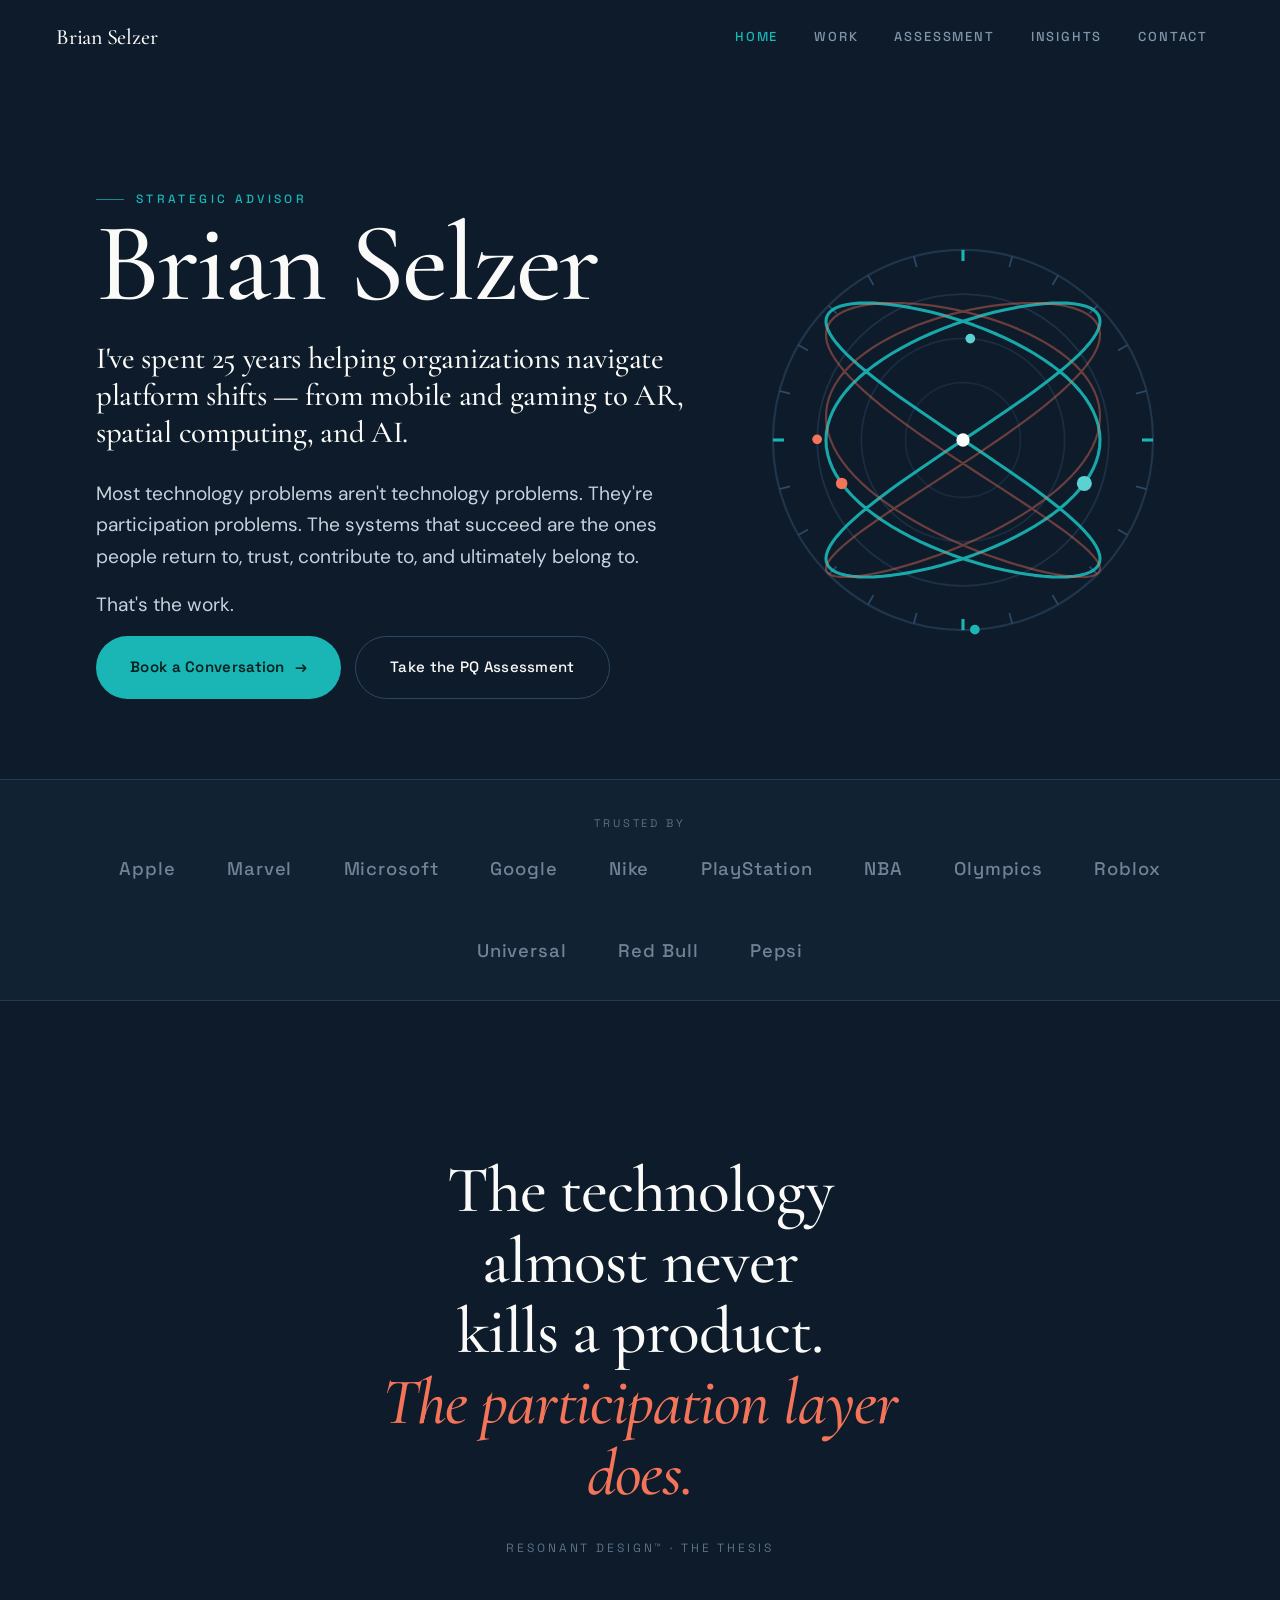
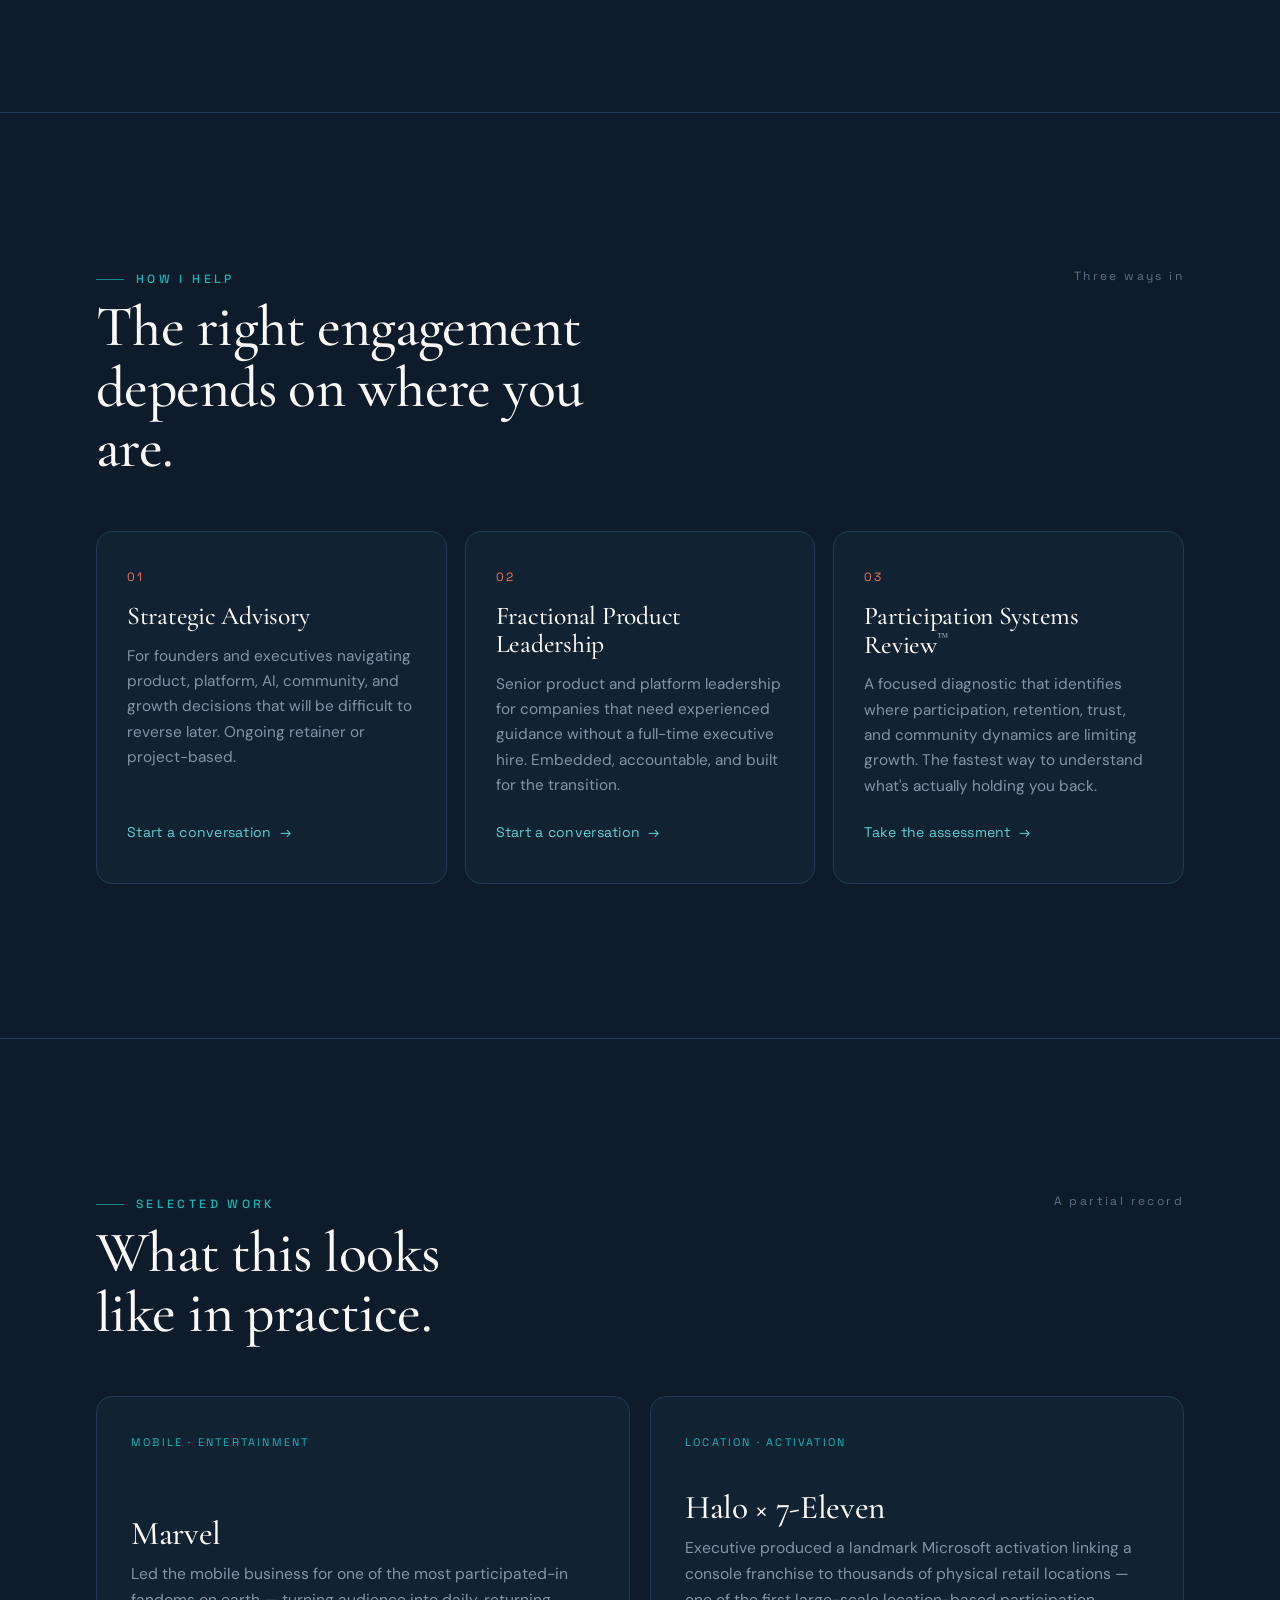
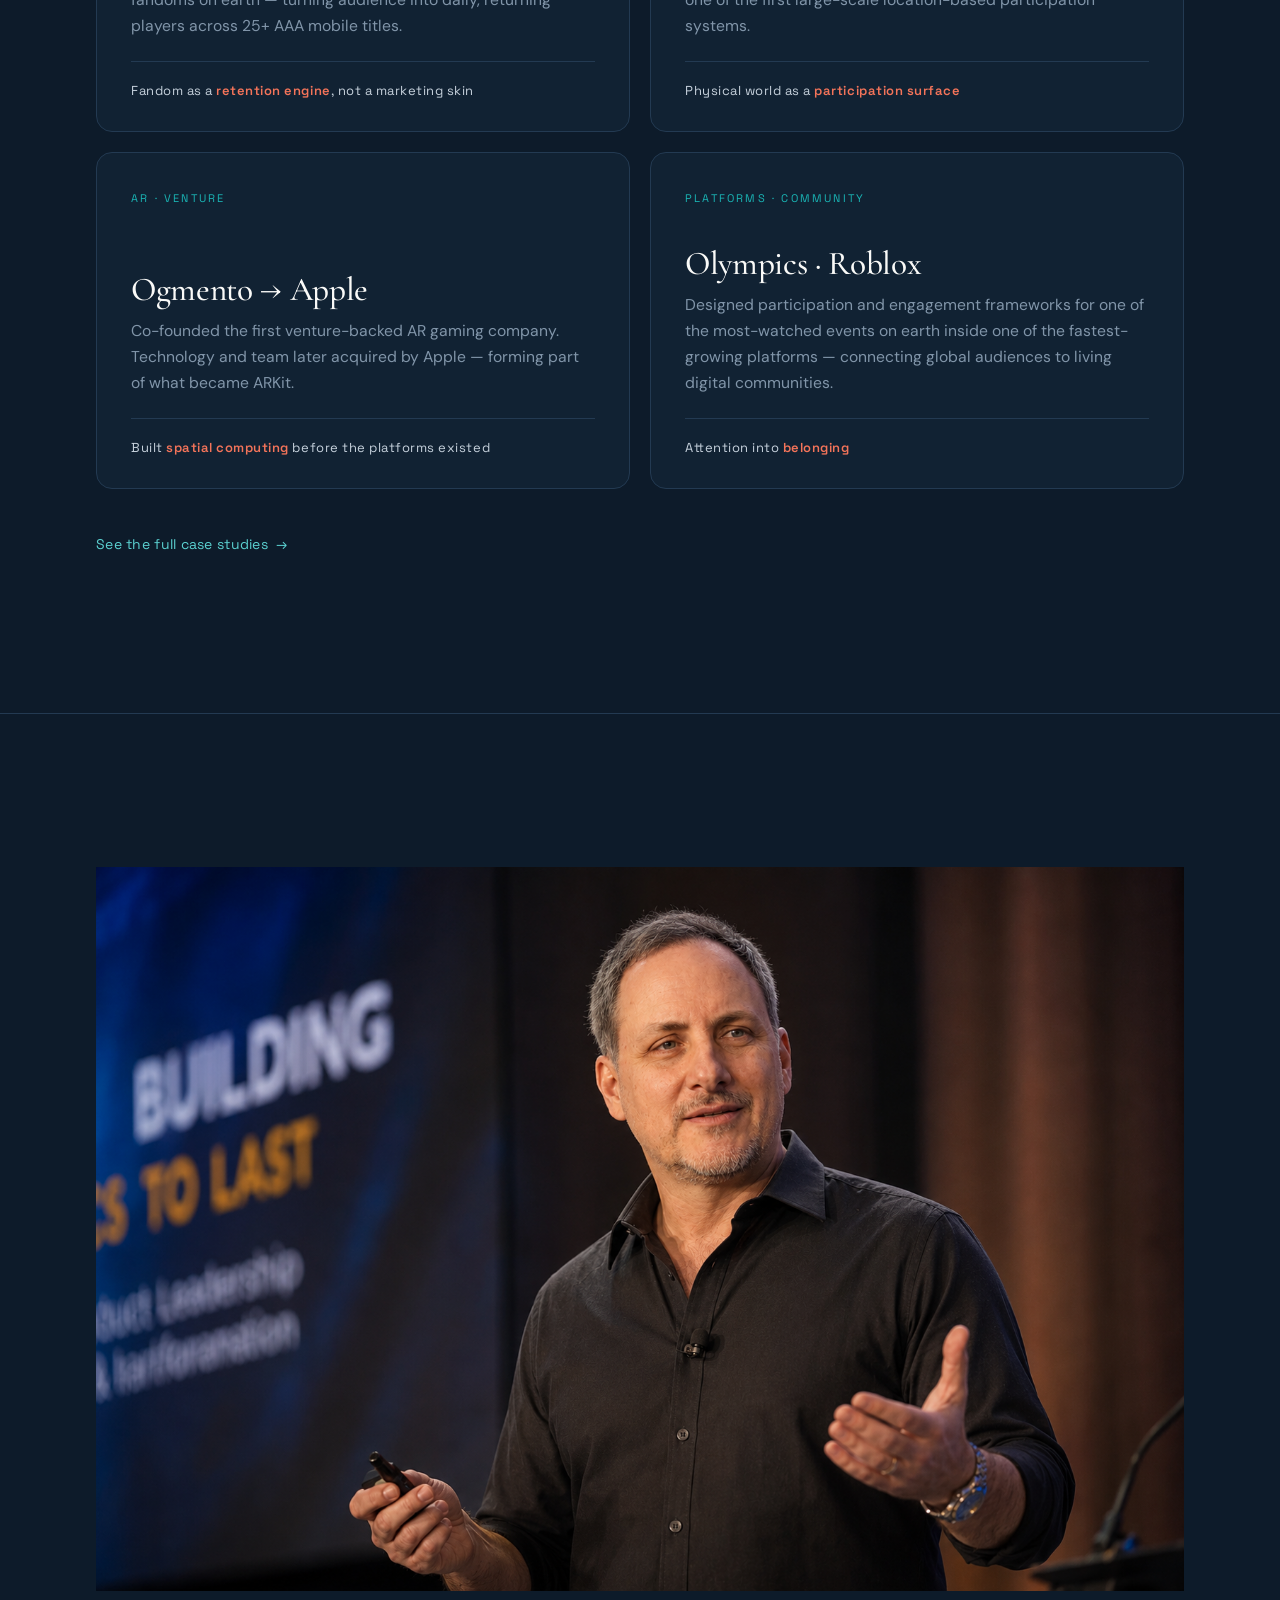
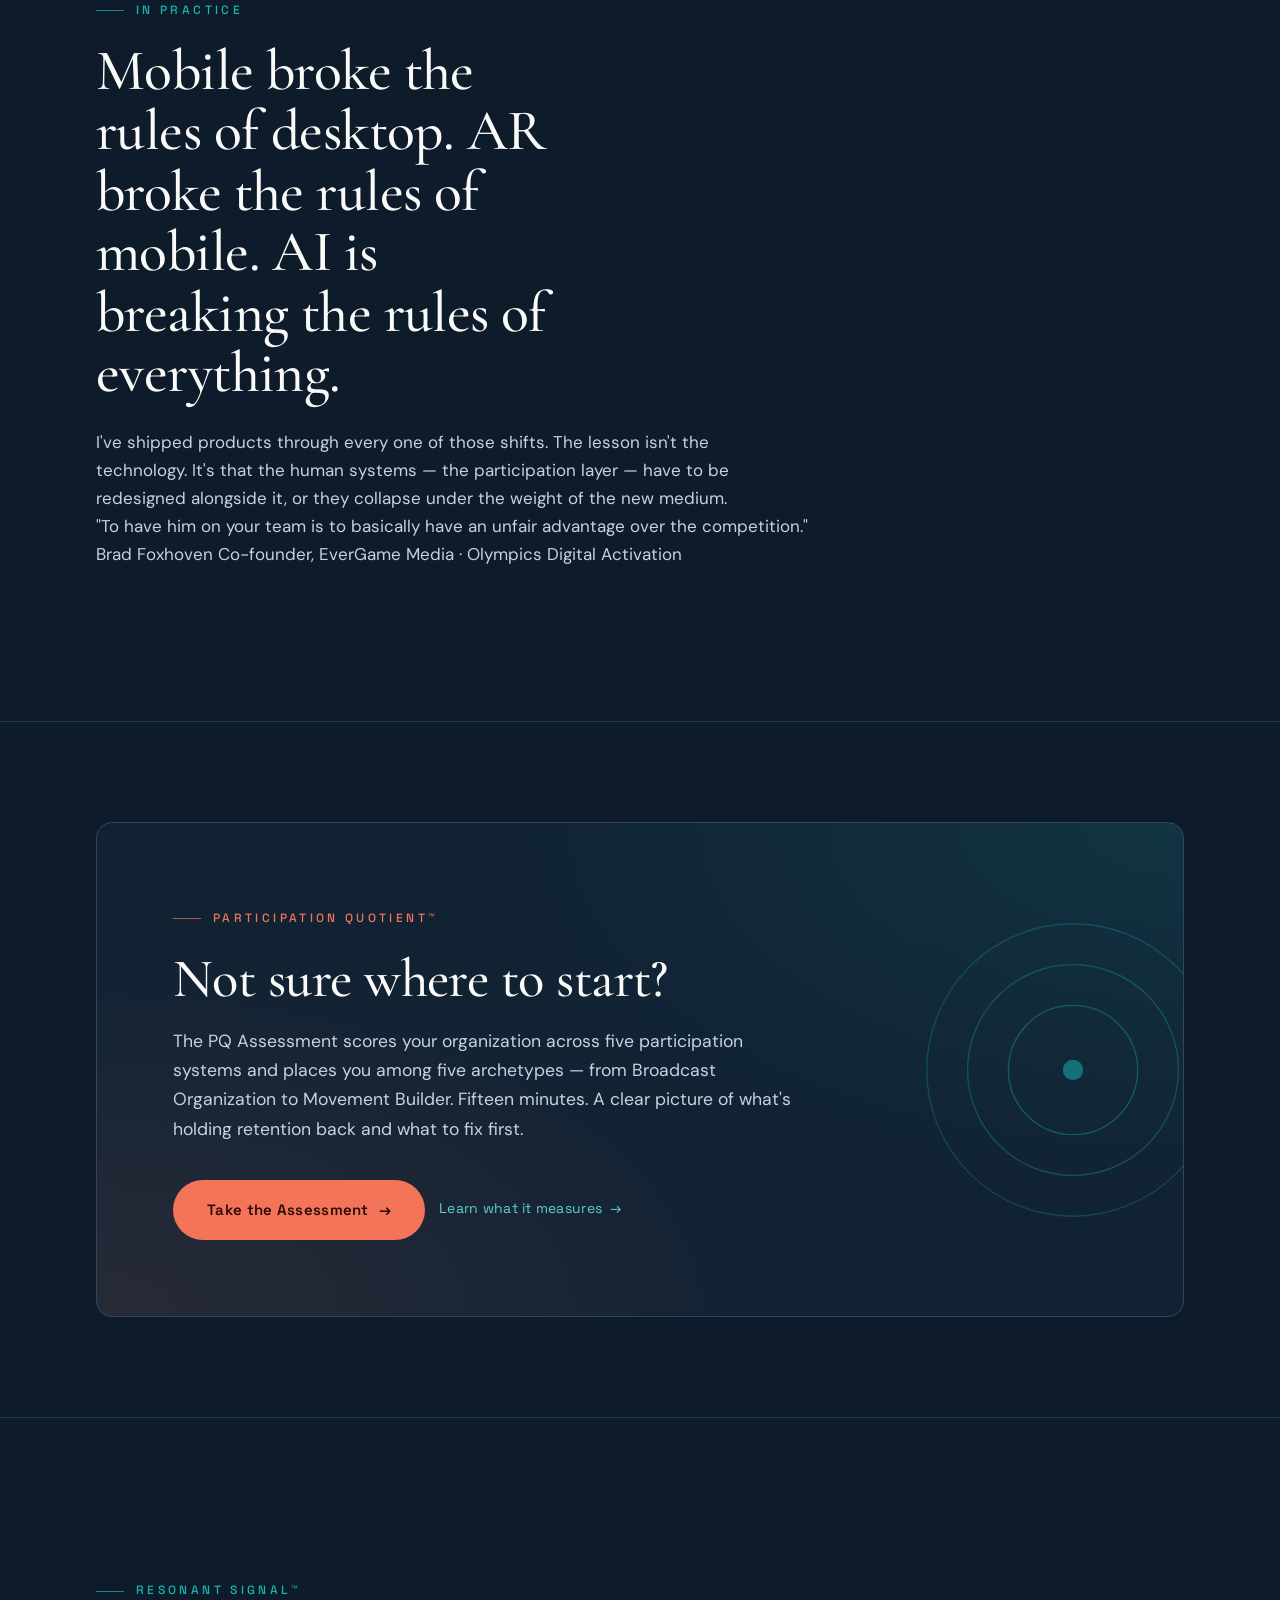
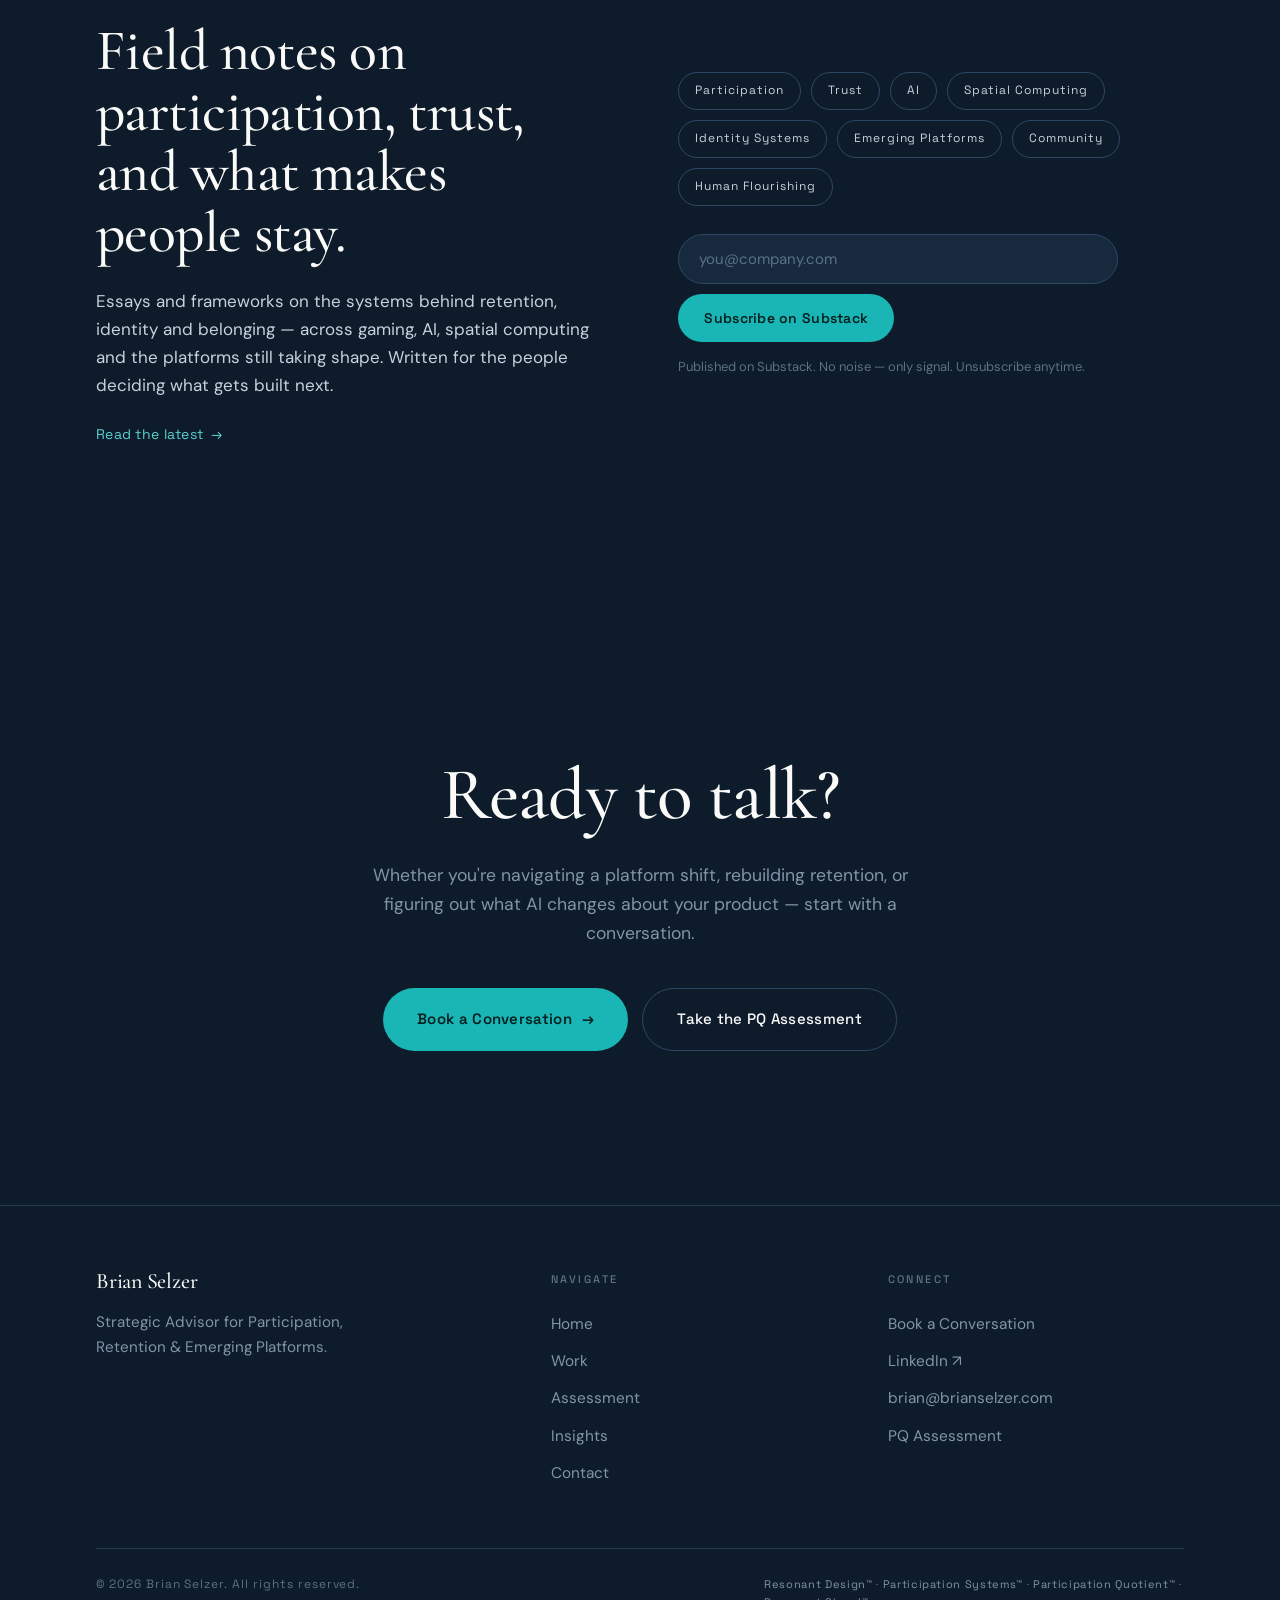
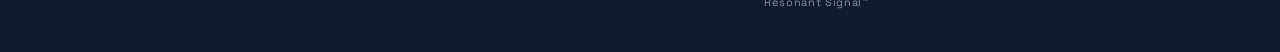
==== commit d8cd4d6f: "Add files via upload" ====
--- a/index.html
+++ b/index.html
@@ -46,7 +46,7 @@
         <p class="hero__copy reveal" data-delay="170">That's the work.</p>
         <div class="hero__ctas reveal" data-delay="220">
           <a class="btn btn--primary btn--lg" href="contact.html">Book a Conversation <span class="arr">→</span></a>
-          <a class="btn btn--ghost btn--lg" href="/pq">Take the PQ Assessment</a>
+          <a class="btn btn--ghost btn--lg" href="/pq.html">Take the PQ Assessment</a>
         </div>
       </div>
       <div class="hero__sig reveal" data-delay="200" aria-hidden="true">
@@ -113,7 +113,7 @@
         <div class="service-card__num">03</div>
         <h3 class="service-card__title">Participation Systems Review<span class="tm">™</span></h3>
         <p class="service-card__desc">A focused diagnostic that identifies where participation, retention, trust, and community dynamics are limiting growth. The fastest way to understand what's actually holding you back.</p>
-        <a class="textlink" href="/pq">Take the assessment <span class="arr">→</span></a>
+        <a class="textlink" href="/pq.html">Take the assessment <span class="arr">→</span></a>
       </div>
     </div>
   </div>
@@ -202,7 +202,7 @@
       <h2 class="feature__title">Not sure where to start?</h2>
       <p class="feature__copy">The PQ Assessment scores your organization across five participation systems and places you among five archetypes — from Broadcast Organization to Movement Builder. Fifteen minutes. A clear picture of what's holding retention back and what to fix first.</p>
       <div class="feature__ctas">
-        <a class="btn btn--coral btn--lg" href="/pq">Take the Assessment <span class="arr">→</span></a>
+        <a class="btn btn--coral btn--lg" href="/pq.html">Take the Assessment <span class="arr">→</span></a>
         <a class="textlink" href="assessment.html">Learn what it measures <span class="arr">→</span></a>
       </div>
     </div>
@@ -218,7 +218,7 @@
       <p class="eyebrow reveal">Resonant Signal&trade;</p>
       <h2 class="h2 reveal" data-delay="60" style="margin-top:20px;">Field notes on participation, trust, and what makes people stay.</h2>
       <p class="body-para reveal" data-delay="100">Essays and frameworks on the systems behind retention, identity and belonging — across gaming, AI, spatial computing and the platforms still taking shape. Written for the people deciding what gets built next.</p>
-      <p class="mt-eyebrow reveal" data-delay="140"><a class="textlink" href="insights.html">Read the latest <span class="arr">→</span></a></p>
+      <p class="mt-eyebrow reveal" data-delay="140"><a class="textlink" href="https://brianselzer.substack.com/">Read the latest <span class="arr">→</span></a></p>
     </div>
     <div class="reveal" data-delay="120">
       <div class="topic-pills">
@@ -231,11 +231,11 @@
         <span class="pill">Community</span>
         <span class="pill">Human Flourishing</span>
       </div>
-      <form class="form" onsubmit="return false;">
+      <form class="form" action="https://brianselzer.substack.com/subscribe" method="get" target="_blank">
         <input class="field" type="email" placeholder="you@company.com" aria-label="Email address"/>
-        <button class="btn btn--primary" type="submit">Subscribe</button>
+        <button class="btn btn--primary" type="submit">Subscribe on Substack</button>
       </form>
-      <p class="form__note">Join leaders from gaming, platforms and emerging tech. No noise — only signal.</p>
+      <p class="form__note">Published on Substack. No noise — only signal. Unsubscribe anytime.</p>
     </div>
   </div>
 </section>
@@ -247,7 +247,7 @@
     <p class="cta-end__sub reveal" data-delay="80">Whether you're navigating a platform shift, rebuilding retention, or figuring out what AI changes about your product — start with a conversation.</p>
     <div class="hero__ctas reveal" data-delay="120" style="justify-content:center;">
       <a class="btn btn--primary btn--lg" href="contact.html">Book a Conversation <span class="arr">→</span></a>
-      <a class="btn btn--ghost btn--lg" href="/pq">Take the PQ Assessment</a>
+      <a class="btn btn--ghost btn--lg" href="/pq.html">Take the PQ Assessment</a>
     </div>
   </div>
 </section>
@@ -275,9 +275,9 @@
       <div class="footer__col">
         <h4>Connect</h4>
         <a href="contact.html">Book a Conversation</a>
-        <a href="https://www.linkedin.com/" target="_blank" rel="noopener">LinkedIn &#8599;</a>
-        <a href="mailto:hello@brianselzer.com">hello@brianselzer.com</a>
-        <a href="/pq">PQ Assessment</a>
+        <a href="https://www.linkedin.com/in/brianselzer/" target="_blank" rel="noopener">LinkedIn &#8599;</a>
+        <a href="mailto:brian@brianselzer.com">brian@brianselzer.com</a>
+        <a href="/pq.html">PQ Assessment</a>
       </div>
     </div>
     <div class="footer__bottom">
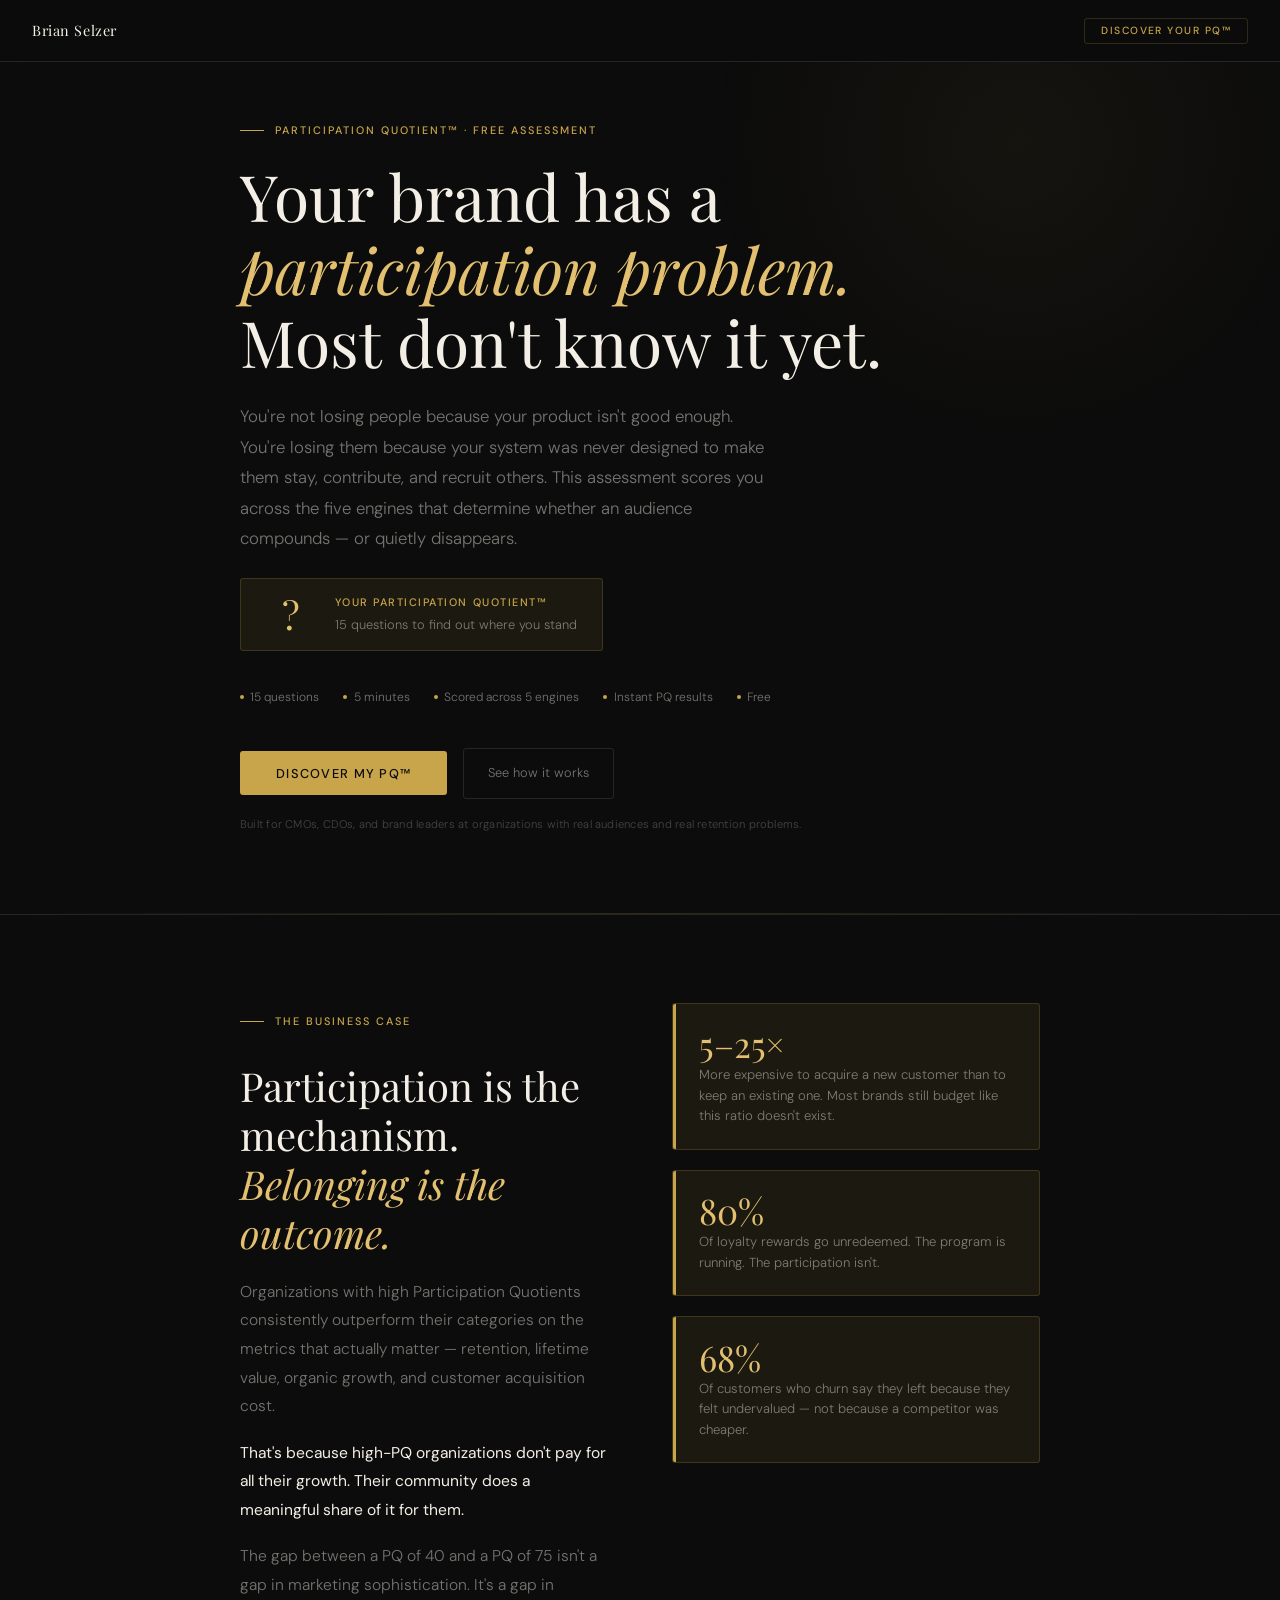
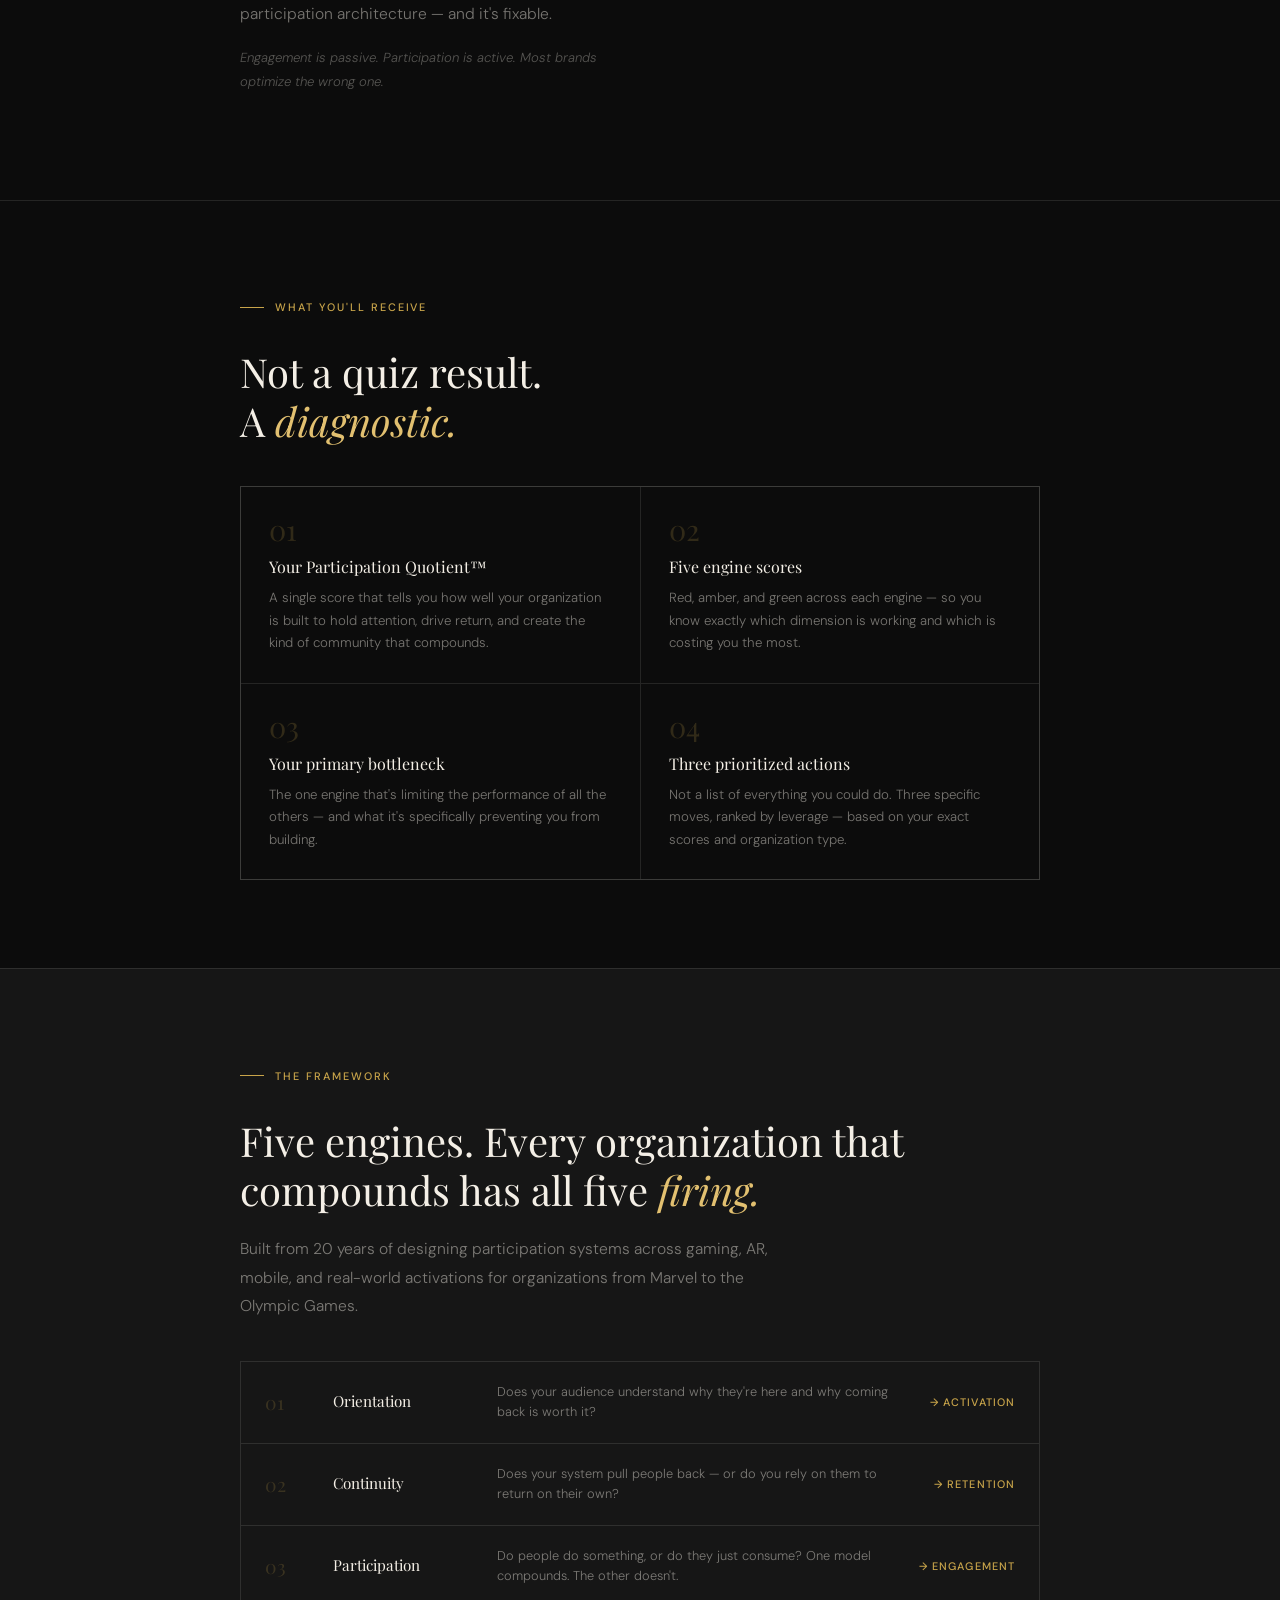
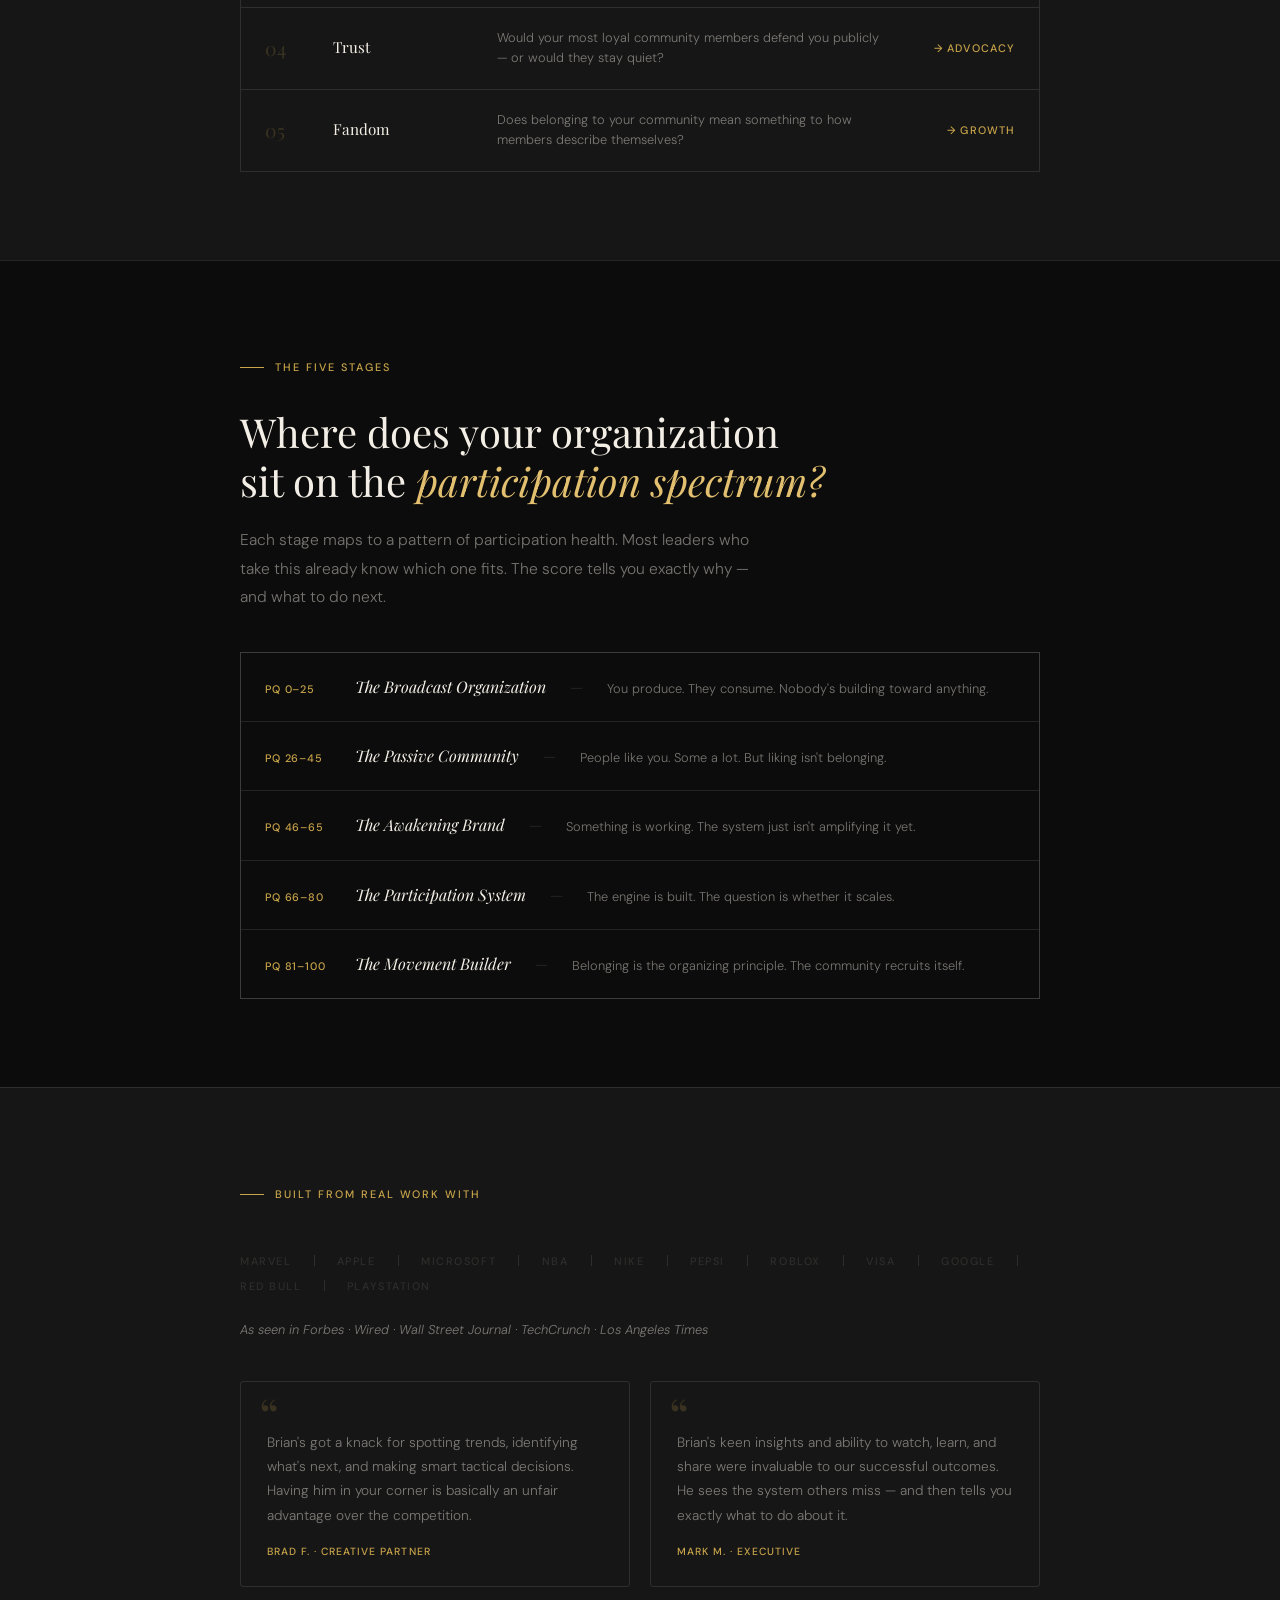
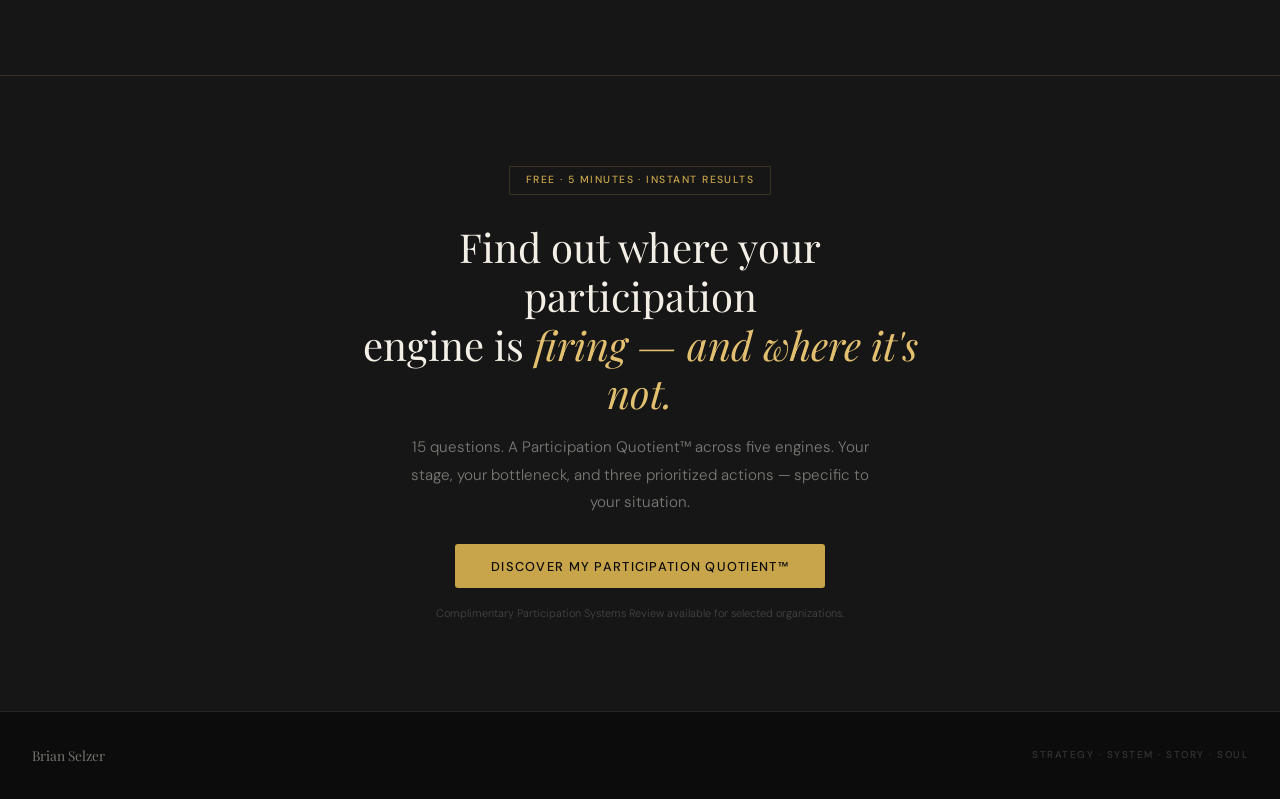
==== commit 042609fe: "Rename pq.html to index.html" ====
--- a/index.html
+++ b/index.html
@@ -1,292 +1,1173 @@
-<!doctype html>
+<!DOCTYPE html>
 <html lang="en">
 <head>
-<meta charset="utf-8"/>
-<script>document.documentElement.className+=' js';</script>
-<meta name="viewport" content="width=device-width, initial-scale=1"/>
-<title>Brian Selzer — Strategic Advisor for Participation, Retention & Emerging Platforms</title>
-<meta name="description" content="Brian Selzer has spent 25 years helping organizations navigate platform shifts — from mobile and gaming to AR, spatial computing, and AI. Strategic advisor, fractional executive, and creator of Participation Systems™."/>
-<meta property="og:title" content="Brian Selzer — Strategic Advisor"/>
-<meta property="og:description" content="Most technology problems aren't technology problems. They're participation problems."/>
-<meta property="og:type" content="website"/>
-<link rel="preconnect" href="https://fonts.googleapis.com"/>
-<link rel="preconnect" href="https://fonts.gstatic.com" crossorigin/>
-<link rel="stylesheet" href="styles.css"/>
+<meta charset="UTF-8">
+<meta name="viewport" content="width=device-width, initial-scale=1.0">
+<title>Participation Quotient™ — Brian Selzer</title>
+<link rel="preconnect" href="https://fonts.googleapis.com">
+<link rel="preconnect" href="https://fonts.gstatic.com" crossorigin>
+<link href="https://fonts.googleapis.com/css2?family=Playfair+Display:ital,wght@0,400;0,500;0,700;1,400;1,500&family=DM+Sans:opsz,wght@9..40,300;9..40,400;9..40,500&display=swap" rel="stylesheet">
+<style>
+:root {
+  --ink: #0c0c0c;
+  --ink-2: #161616;
+  --ink-3: #1e1e1e;
+  --gold: #c8a44a;
+  --gold-l: #e2c070;
+  --gold-dim: rgba(200,164,74,.09);
+  --gold-bdr: rgba(200,164,74,.2);
+  --cream: #f4efe6;
+  --muted: rgba(244,239,230,.46);
+  --faint: rgba(244,239,230,.11);
+  --fainter: rgba(244,239,230,.05);
+  --serif: 'Playfair Display', Georgia, serif;
+  --sans: 'DM Sans', system-ui, sans-serif;
+  --r: 3px;
+}
+*{box-sizing:border-box;margin:0;padding:0}
+html{scroll-behavior:smooth}
+body{background:var(--ink);color:var(--cream);font-family:var(--sans);font-weight:300;line-height:1.7;overflow-x:hidden;min-height:100vh}
+
+/* ── SHARED ── */
+.serif{font-family:var(--serif)}
+.gold{color:var(--gold-l)}
+.muted{color:var(--muted)}
+.faint{color:rgba(244,239,230,.28)}
+
+.eyebrow{display:inline-flex;align-items:center;gap:.7rem;font-size:.68rem;font-weight:500;letter-spacing:.18em;text-transform:uppercase;color:var(--gold)}
+.eyebrow::before{content:'';display:block;width:24px;height:1px;background:var(--gold)}
+
+.btn-gold{display:inline-block;background:var(--gold);color:var(--ink);font-family:var(--sans);font-size:.8rem;font-weight:500;letter-spacing:.1em;text-transform:uppercase;padding:.85rem 2.25rem;border:none;border-radius:var(--r);cursor:pointer;text-decoration:none;transition:all .2s;white-space:nowrap}
+.btn-gold:hover{background:var(--gold-l);transform:translateY(-1px)}
+.btn-ghost{display:inline-block;background:transparent;color:var(--muted);font-family:var(--sans);font-size:.8rem;font-weight:300;padding:.85rem 1.5rem;border:1px solid var(--faint);border-radius:var(--r);cursor:pointer;text-decoration:none;transition:all .2s}
+.btn-ghost:hover{border-color:var(--gold-bdr);color:var(--gold-l)}
+.btn-full{width:100%;justify-content:center;display:flex;align-items:center}
+
+/* ── SCREENS ── */
+.screen{display:none;animation:fadeUp .4s ease both}
+.screen.active{display:block}
+@keyframes fadeUp{from{opacity:0;transform:translateY(12px)}to{opacity:1;transform:translateY(0)}}
+
+/* ── NAV ── */
+nav{position:fixed;top:0;left:0;right:0;z-index:200;padding:1.1rem 2rem;display:flex;justify-content:space-between;align-items:center;background:rgba(12,12,12,.9);backdrop-filter:blur(16px);border-bottom:1px solid var(--faint)}
+.nav-brand{font-family:var(--serif);font-size:.9rem;color:var(--cream);text-decoration:none;letter-spacing:.04em}
+.nav-sub{font-size:.65rem;font-weight:500;letter-spacing:.14em;text-transform:uppercase;color:var(--gold);border:1px solid var(--gold-bdr);padding:.35rem 1rem;border-radius:var(--r);cursor:pointer;background:none;font-family:var(--sans)}
+.nav-sub:hover{background:var(--gold-dim)}
+
+/* ── LANDING ── */
+#screen-landing{padding:0}
+.lp-hero{min-height:100vh;display:flex;align-items:center;padding:7rem 2rem 5rem;position:relative;overflow:hidden}
+.lp-hero::before{content:'';position:absolute;top:-20%;right:-5%;width:650px;height:650px;background:radial-gradient(circle,rgba(200,164,74,.055) 0%,transparent 68%);pointer-events:none}
+.lp-hero::after{content:'';position:absolute;bottom:0;left:0;right:0;height:1px;background:linear-gradient(90deg,transparent,var(--gold-bdr),transparent)}
+.hero-inner{max-width:800px;margin:0 auto;width:100%}
+.hero-inner h1{font-family:var(--serif);font-size:clamp(2.5rem,5.5vw,4rem);font-weight:400;line-height:1.14;margin:1.25rem 0 1.4rem;max-width:680px}
+.hero-inner h1 em{font-style:italic;color:var(--gold-l)}
+.hero-sub{font-size:1.05rem;color:var(--muted);max-width:540px;line-height:1.82;margin-bottom:1.5rem}
+
+.pq-unknown{display:inline-flex;align-items:center;gap:1.25rem;background:var(--gold-dim);border:1px solid var(--gold-bdr);border-radius:var(--r);padding:.9rem 1.6rem;margin-bottom:2.25rem}
+.pq-question-mark{font-family:var(--serif);font-size:2.4rem;font-weight:400;color:var(--gold-l);line-height:1;width:48px;text-align:center}
+.pq-label span:first-child{display:block;font-size:.68rem;font-weight:500;letter-spacing:.14em;text-transform:uppercase;color:var(--gold);margin-bottom:.15rem}
+.pq-label span:last-child{display:block;font-size:.8rem;color:var(--muted)}
+
+.hero-chips{display:flex;flex-wrap:wrap;gap:.5rem 1.5rem;margin-bottom:2.5rem}
+.chip{font-size:.75rem;color:var(--muted);display:flex;align-items:center;gap:.4rem}
+.chip::before{content:'';width:4px;height:4px;border-radius:50%;background:var(--gold);flex-shrink:0}
+
+.hero-btns{display:flex;align-items:center;gap:1rem;flex-wrap:wrap;margin-bottom:1rem}
+.hero-note{font-size:.7rem;color:rgba(244,239,230,.25);letter-spacing:.02em}
+
+/* Landing sections */
+.lp-section{padding:5.5rem 2rem;border-top:1px solid var(--faint)}
+.lp-inner{max-width:800px;margin:0 auto}
+.lp-grid-2{display:grid;grid-template-columns:1fr 1fr;gap:4rem;align-items:start}
+.lp-h2{font-family:var(--serif);font-size:clamp(1.7rem,3.2vw,2.5rem);font-weight:400;line-height:1.22;margin:1rem 0 1.25rem}
+.lp-h2 em{font-style:italic;color:var(--gold-l)}
+.lp-p{font-size:.975rem;color:var(--muted);line-height:1.84;margin-bottom:1.1rem}
+.lp-p strong{color:var(--cream);font-weight:400}
+
+/* What you get */
+.gets-grid{display:grid;grid-template-columns:1fr 1fr;gap:1px;background:var(--faint);border:1px solid var(--faint);margin-top:2.5rem}
+.get-item{background:var(--ink);padding:1.75rem;transition:background .2s}
+.get-item:hover{background:var(--ink-2)}
+.get-n{font-family:var(--serif);font-size:1.8rem;color:var(--gold-bdr);line-height:1;margin-bottom:.6rem}
+.get-t{font-family:var(--serif);font-size:1rem;font-weight:400;color:var(--cream);margin-bottom:.4rem}
+.get-d{font-size:.83rem;color:var(--muted);line-height:1.7}
+
+/* Engine rows */
+.engine-table{border:1px solid var(--faint);margin-top:2.5rem}
+.eng-row{display:grid;grid-template-columns:44px 140px 1fr 100px;align-items:center;gap:1.5rem;padding:1.25rem 1.5rem;border-bottom:1px solid var(--faint);transition:background .2s}
+.eng-row:last-child{border-bottom:none}
+.eng-row:hover{background:var(--fainter)}
+.eng-i{font-family:var(--serif);font-size:1.2rem;color:var(--gold-bdr)}
+.eng-name{font-family:var(--serif);font-size:.95rem;color:var(--cream)}
+.eng-desc{font-size:.8rem;color:var(--muted);line-height:1.6}
+.eng-outcome{font-size:.68rem;font-weight:500;letter-spacing:.1em;text-transform:uppercase;color:var(--gold);text-align:right}
+
+/* Stages */
+.stages-list{display:flex;flex-direction:column;gap:1px;background:var(--faint);border:1px solid var(--faint);margin-top:2.5rem}
+.stage-row{background:var(--ink);padding:1.25rem 1.5rem;display:flex;align-items:baseline;gap:1.25rem;transition:background .2s;cursor:default}
+.stage-row:hover{background:var(--ink-2)}
+.stage-pq{font-size:.68rem;font-weight:500;letter-spacing:.08em;color:var(--gold);min-width:70px}
+.stage-name{font-family:var(--serif);font-style:italic;font-size:1rem;color:var(--cream)}
+.stage-dash{color:var(--faint);margin:0 .25rem}
+.stage-tag{font-size:.8rem;color:var(--muted)}
+
+/* Stats */
+.stat-grid{display:flex;flex-direction:column;gap:1.25rem}
+.stat-card{padding:1.4rem 1.6rem;border:1px solid var(--gold-bdr);border-radius:var(--r);background:var(--gold-dim);position:relative;overflow:hidden}
+.stat-card::before{content:'';position:absolute;top:0;left:0;width:3px;height:100%;background:var(--gold)}
+.stat-n{font-family:var(--serif);font-size:2.2rem;color:var(--gold-l);line-height:1;margin-bottom:.25rem}
+.stat-l{font-size:.82rem;color:var(--muted);line-height:1.55}
+
+/* Proof */
+.proof-logos{display:flex;flex-wrap:wrap;gap:.4rem 1.4rem;margin:2rem 0 1.5rem;align-items:center}
+.proof-l{font-size:.68rem;font-weight:500;letter-spacing:.14em;text-transform:uppercase;color:var(--faint)}
+.proof-div{width:1px;height:11px;background:var(--faint)}
+.proof-press{font-size:.8rem;color:var(--muted);font-style:italic;margin-bottom:2.5rem}
+.testi-grid{display:grid;grid-template-columns:1fr 1fr;gap:1.25rem}
+.testi{padding:1.6rem;border:1px solid var(--faint);border-radius:var(--r);position:relative}
+.testi::before{content:'\201C';font-family:var(--serif);font-size:3rem;color:var(--gold-bdr);position:absolute;top:.5rem;left:1.1rem;line-height:1}
+.testi-t{font-size:.855rem;color:var(--muted);line-height:1.78;margin-top:1.4rem;margin-bottom:1rem}
+.testi-a{font-size:.65rem;font-weight:500;letter-spacing:.1em;text-transform:uppercase;color:var(--gold)}
+
+/* CTA band */
+.lp-cta-band{background:var(--ink-2);border-top:1px solid var(--gold-bdr);padding:5.5rem 2rem;text-align:center}
+.cta-scarcity{display:inline-block;font-size:.65rem;font-weight:500;letter-spacing:.14em;text-transform:uppercase;color:var(--gold);border:1px solid var(--gold-bdr);padding:.3rem 1rem;border-radius:1px;margin-bottom:1.75rem}
+.lp-cta-band .lp-h2{max-width:600px;margin:0 auto 1rem}
+.cta-sub{font-size:.95rem;color:var(--muted);max-width:480px;margin:0 auto 1.75rem;line-height:1.8}
+.cta-fine{font-size:.68rem;color:rgba(244,239,230,.22);margin-top:1rem}
+
+footer{padding:2rem;border-top:1px solid var(--faint);display:flex;justify-content:space-between;align-items:center;flex-wrap:wrap;gap:1rem}
+.footer-brand{font-family:var(--serif);font-size:.85rem;color:var(--muted)}
+.footer-tag{font-size:.62rem;font-weight:500;letter-spacing:.15em;text-transform:uppercase;color:rgba(244,239,230,.18)}
+
+/* ── SEGMENTATION ── */
+#screen-seg{padding:7rem 2rem 4rem;min-height:100vh;display:none;align-items:center}
+#screen-seg.active{display:flex}
+.seg-inner{max-width:600px;margin:0 auto;width:100%}
+.seg-inner h2{font-family:var(--serif);font-size:clamp(1.8rem,3.5vw,2.6rem);font-weight:400;line-height:1.2;margin:1rem 0 .6rem}
+.seg-inner h2 em{font-style:italic;color:var(--gold-l)}
+.seg-sub{font-size:.95rem;color:var(--muted);line-height:1.75;margin-bottom:2rem}
+.seg-grid{display:grid;grid-template-columns:1fr 1fr;gap:.75rem;margin-bottom:2rem}
+.seg-opt{padding:1rem 1.25rem;border:1px solid var(--faint);border-radius:var(--r);cursor:pointer;transition:all .18s;display:flex;align-items:center;gap:.75rem}
+.seg-opt:hover{border-color:var(--gold-bdr);background:var(--gold-dim)}
+.seg-opt.sel{border-color:var(--gold);background:var(--gold-dim)}
+.seg-opt-dot{width:14px;height:14px;border-radius:50%;border:1.5px solid var(--faint);flex-shrink:0;transition:all .18s;display:flex;align-items:center;justify-content:center}
+.seg-opt.sel .seg-opt-dot{background:var(--gold);border-color:var(--gold)}
+.seg-opt-text{font-size:.875rem;color:var(--cream);line-height:1.4}
+
+/* ── QUIZ ── */
+#screen-quiz{padding:5.5rem 2rem 4rem;min-height:100vh;display:none;align-items:flex-start;padding-top:6rem}
+#screen-quiz.active{display:flex}
+.quiz-inner{max-width:640px;margin:0 auto;width:100%}
+
+.prog-wrap{margin-bottom:2rem}
+.prog-meta{display:flex;justify-content:space-between;font-size:.72rem;color:var(--muted);margin-bottom:.45rem}
+.prog-bar{height:3px;background:var(--fainter);border-radius:2px;overflow:hidden}
+.prog-fill{height:100%;background:var(--gold);border-radius:2px;transition:width .5s ease}
+
+.eng-badge{display:inline-flex;align-items:center;gap:.5rem;font-size:.65rem;font-weight:500;letter-spacing:.14em;text-transform:uppercase;padding:.3rem .9rem;border-radius:20px;margin-bottom:.85rem}
+.q-card{background:var(--ink-2);border:1px solid var(--faint);border-radius:var(--r);padding:1.5rem}
+.q-text{font-family:var(--serif);font-size:1.1rem;font-weight:400;color:var(--cream);line-height:1.55;margin-bottom:1.25rem}
+.q-opts{display:flex;flex-direction:column;gap:.6rem}
+.q-opt{display:flex;align-items:flex-start;gap:.85rem;padding:.85rem 1rem;border:1px solid var(--faint);border-radius:var(--r);cursor:pointer;transition:all .15s}
+.q-opt:hover{background:var(--fainter);border-color:rgba(244,239,230,.18)}
+.q-opt.sel{border-color:var(--gold);background:var(--gold-dim)}
+.q-radio{width:16px;height:16px;border-radius:50%;border:1.5px solid var(--faint);flex-shrink:0;margin-top:2px;transition:all .15s;display:flex;align-items:center;justify-content:center}
+.q-opt.sel .q-radio{background:var(--gold);border-color:var(--gold)}
+.q-opt.sel .q-radio::after{content:'';width:5px;height:5px;border-radius:50%;background:var(--ink)}
+.q-opt-text{font-size:.875rem;color:var(--cream);line-height:1.55}
+.quiz-nav{display:flex;justify-content:space-between;align-items:center;margin-top:1.5rem}
+.quiz-counter{font-size:.75rem;color:var(--muted)}
+
+/* ── GATE ── */
+#screen-gate{padding:5.5rem 2rem 4rem;min-height:100vh;display:none;align-items:center}
+#screen-gate.active{display:flex}
+.gate-inner{max-width:520px;margin:0 auto;width:100%;text-align:center}
+.gate-icon{width:64px;height:64px;border-radius:50%;background:var(--gold-dim);border:1px solid var(--gold-bdr);margin:0 auto 1.5rem;display:flex;align-items:center;justify-content:center}
+.gate-icon svg{width:28px;height:28px;stroke:var(--gold);fill:none;stroke-width:1.5}
+.gate-inner h2{font-family:var(--serif);font-size:clamp(1.6rem,3vw,2.2rem);font-weight:400;line-height:1.25;margin-bottom:.6rem}
+.gate-inner h2 em{font-style:italic;color:var(--gold-l)}
+.gate-sub{font-size:.9rem;color:var(--muted);line-height:1.78;margin-bottom:1.75rem;max-width:420px;margin-left:auto;margin-right:auto}
+.gate-form{text-align:left}
+.f-row{display:grid;grid-template-columns:1fr 1fr;gap:.75rem;margin-bottom:.75rem}
+.f-field{margin-bottom:.75rem}
+.f-field label{display:block;font-size:.68rem;font-weight:500;letter-spacing:.1em;text-transform:uppercase;color:var(--muted);margin-bottom:.35rem}
+.f-field input,.f-field select{width:100%;padding:.7rem .95rem;background:var(--ink-3);border:1px solid var(--faint);border-radius:var(--r);color:var(--cream);font-family:var(--sans);font-size:.875rem;font-weight:300;transition:border-color .15s}
+.f-field input:focus,.f-field select:focus{outline:none;border-color:var(--gold-bdr)}
+.f-field input::placeholder{color:rgba(244,239,230,.25)}
+.f-field select option{background:var(--ink-2)}
+.gate-privacy{font-size:.68rem;color:rgba(244,239,230,.22);text-align:center;margin-top:.75rem;line-height:1.6}
+
+/* ── RESULTS ── */
+#screen-results{display:none;padding:5.5rem 0 0}
+#screen-results.active{display:block}
+.results-wrap{max-width:720px;margin:0 auto;padding:0 2rem}
+
+.results-header{background:var(--ink-2);border:1px solid var(--faint);border-radius:var(--r);padding:2rem;margin-bottom:1.25rem;text-align:center;position:relative;overflow:hidden}
+.results-header::before{content:'';position:absolute;top:-40%;left:50%;transform:translateX(-50%);width:400px;height:400px;background:radial-gradient(circle,rgba(200,164,74,.06) 0%,transparent 65%);pointer-events:none}
+.results-for{font-size:.7rem;font-weight:500;letter-spacing:.12em;text-transform:uppercase;color:var(--muted);margin-bottom:1.25rem}
+.pq-display{display:flex;align-items:center;justify-content:center;gap:1.5rem;margin-bottom:1rem}
+.pq-big{font-family:var(--serif);font-size:4.5rem;font-weight:400;line-height:1}
+.pq-right span:first-child{display:block;font-size:.68rem;font-weight:500;letter-spacing:.12em;text-transform:uppercase;color:var(--gold);margin-bottom:.15rem}
+.pq-right span:last-child{display:block;font-size:.82rem;color:var(--muted)}
+.archetype-name{font-family:var(--serif);font-size:1.5rem;font-weight:400;color:var(--cream);margin-bottom:.3rem}
+.archetype-tag{font-size:.875rem;color:var(--muted)}
+
+/* Engine scores */
+.engines-card{background:var(--ink-2);border:1px solid var(--faint);border-radius:var(--r);padding:1.5rem;margin-bottom:1.25rem}
+.engines-title{font-size:.68rem;font-weight:500;letter-spacing:.12em;text-transform:uppercase;color:var(--gold);margin-bottom:1.25rem}
+.eng-score-row{margin-bottom:1rem}
+.eng-score-row:last-child{margin-bottom:0}
+.eng-score-meta{display:flex;justify-content:space-between;align-items:center;margin-bottom:.35rem}
+.eng-score-name{font-size:.82rem;color:var(--cream)}
+.rag{font-size:.65rem;font-weight:500;letter-spacing:.08em;text-transform:uppercase;padding:.2rem .65rem;border-radius:20px}
+.rag-green{background:rgba(45,122,79,.18);color:#5db88a}
+.rag-amber{background:rgba(186,117,23,.18);color:#e8a84a}
+.rag-red{background:rgba(192,57,43,.18);color:#e07060}
+.eng-bar{height:5px;background:var(--fainter);border-radius:3px;overflow:hidden}
+.eng-bar-fill{height:100%;border-radius:3px;transition:width 1s ease .3s}
+
+/* Bottleneck */
+.bottleneck-card{border:1px solid var(--gold-bdr);border-radius:var(--r);padding:1.5rem;margin-bottom:1.25rem;background:var(--gold-dim);position:relative;overflow:hidden}
+.bottleneck-card::before{content:'';position:absolute;top:0;left:0;width:4px;height:100%;background:var(--gold)}
+.bn-label{font-size:.65rem;font-weight:500;letter-spacing:.14em;text-transform:uppercase;color:var(--gold);margin-bottom:.6rem}
+.bn-title{font-family:var(--serif);font-size:1.1rem;font-weight:400;color:var(--cream);margin-bottom:.65rem}
+.bn-text{font-size:.875rem;color:var(--muted);line-height:1.78}
+
+/* Diagnosis */
+.diag-card{background:var(--ink-2);border:1px solid var(--faint);border-radius:var(--r);padding:1.5rem;margin-bottom:1.25rem}
+.diag-label{font-size:.65rem;font-weight:500;letter-spacing:.14em;text-transform:uppercase;color:var(--gold);margin-bottom:.75rem}
+.diag-text{font-size:.9rem;color:var(--muted);line-height:1.82}
+
+/* Holy shit */
+.hs-card{background:var(--ink-3);border-left:3px solid var(--gold);padding:1.4rem 1.6rem;margin-bottom:1.25rem;border-radius:0 var(--r) var(--r) 0}
+.hs-text{font-family:var(--serif);font-style:italic;font-size:1.05rem;color:var(--cream);line-height:1.65}
+
+/* Priorities */
+.priorities-card{background:var(--ink-2);border:1px solid var(--faint);border-radius:var(--r);padding:1.5rem;margin-bottom:1.25rem}
+.pri-title{font-size:.68rem;font-weight:500;letter-spacing:.12em;text-transform:uppercase;color:var(--gold);margin-bottom:1.25rem}
+.pri-item{display:flex;gap:1rem;padding-bottom:1rem;border-bottom:1px solid var(--faint);margin-bottom:1rem}
+.pri-item:last-child{border-bottom:none;margin-bottom:0;padding-bottom:0}
+.pri-num{width:26px;height:26px;border-radius:50%;background:var(--gold-dim);border:1px solid var(--gold-bdr);color:var(--gold);font-size:.75rem;font-weight:500;display:flex;align-items:center;justify-content:center;flex-shrink:0;margin-top:.1rem}
+.pri-head{font-size:.875rem;font-weight:500;color:var(--cream);margin-bottom:.2rem;letter-spacing:.01em}
+.pri-body{font-size:.82rem;color:var(--muted);line-height:1.65}
+
+/* What Happens Next */
+.whatnext-card{background:var(--ink-2);border:1px solid var(--faint);border-radius:var(--r);padding:1.5rem;margin-bottom:1.25rem}
+.whatnext-label{font-size:.65rem;font-weight:500;letter-spacing:.14em;text-transform:uppercase;color:var(--gold);margin-bottom:.75rem}
+.whatnext-intro{font-size:.875rem;color:var(--muted);line-height:1.72;margin-bottom:1rem}
+.whatnext-targets{display:flex;flex-direction:column;gap:.55rem;margin-bottom:1rem}
+.wn-target{display:flex;align-items:center;gap:.85rem;padding:.65rem .9rem;background:var(--fainter);border-radius:var(--r);border:1px solid var(--faint)}
+.wn-arrow{font-size:.75rem;color:#5db88a;min-width:14px}
+.wn-engine{font-size:.82rem;color:var(--cream);min-width:100px}
+.wn-from{font-size:.78rem;color:var(--muted)}
+.wn-to{font-size:.78rem;color:#5db88a;font-weight:500}
+.wn-result{font-size:.82rem;color:var(--muted);line-height:1.6;padding-top:.75rem;border-top:1px solid var(--faint);font-style:italic}
+.wn-result strong{color:var(--cream);font-style:normal;font-weight:400}
+
+/* Advancement Ladder */
+.ladder-card{background:var(--ink-2);border:1px solid var(--faint);border-radius:var(--r);padding:1.5rem;margin-bottom:1.25rem}
+.ladder-label{font-size:.65rem;font-weight:500;letter-spacing:.14em;text-transform:uppercase;color:var(--gold);margin-bottom:1.1rem}
+.ladder-list{display:flex;flex-direction:column;gap:0;margin-bottom:1.1rem}
+.ladder-item{display:flex;align-items:center;gap:.9rem;padding:.65rem .85rem;border-radius:var(--r);transition:background .15s}
+.ladder-item.current{background:var(--gold-dim);border:1px solid var(--gold-bdr)}
+.ladder-item.above{opacity:.38}
+.ladder-item.below{opacity:.38}
+.ladder-arrow{font-size:.7rem;color:var(--gold);min-width:16px;text-align:center}
+.ladder-name{font-size:.875rem;color:var(--cream);font-family:var(--serif);font-style:italic}
+.ladder-name.current-name{color:var(--gold-l);font-style:normal;font-weight:500}
+.ladder-next{font-size:.875rem;color:var(--muted);line-height:1.65;font-style:italic;padding-top:.75rem;border-top:1px solid var(--faint)}
+.ladder-next strong{color:var(--cream);font-style:normal;font-weight:400}
+
+/* Hidden Tax */
+.tax-card{background:var(--ink-3);border:1px solid rgba(224,112,96,.25);border-radius:var(--r);padding:1.5rem;margin-bottom:1.25rem;position:relative;overflow:hidden}
+.tax-card::before{content:'';position:absolute;top:0;left:0;width:4px;height:100%;background:#e07060}
+.tax-label{font-size:.65rem;font-weight:500;letter-spacing:.14em;text-transform:uppercase;color:#e07060;margin-bottom:.6rem}
+.tax-intro{font-size:.9rem;color:var(--muted);line-height:1.75;margin-bottom:1rem}
+.tax-list{display:flex;flex-direction:column;gap:.6rem}
+.tax-item{display:flex;align-items:flex-start;gap:.75rem;font-size:.855rem;color:var(--muted);line-height:1.6}
+.tax-dot{width:5px;height:5px;border-radius:50%;background:#e07060;flex-shrink:0;margin-top:.5rem}
+.tax-item strong{color:var(--cream);font-weight:400}
+
+/* Credibility strip */
+.cred-strip{border:1px solid var(--faint);border-radius:var(--r);padding:1.1rem 1.5rem;margin-bottom:1rem;background:var(--fainter)}
+.cred-text{font-size:.8rem;color:var(--muted);line-height:1.7;text-align:center}
+.cred-text strong{color:rgba(244,239,230,.65);font-weight:400}
+
+/* Consulting CTA */
+.consult-card{background:var(--ink-2);border:1px solid var(--gold-bdr);border-radius:var(--r);padding:2rem;margin-bottom:1.25rem;text-align:center}
+.consult-scarcity{display:inline-block;font-size:.62rem;font-weight:500;letter-spacing:.14em;text-transform:uppercase;color:var(--gold);border:1px solid var(--gold-bdr);padding:.28rem .85rem;border-radius:1px;margin-bottom:1rem}
+.consult-card h3{font-family:var(--serif);font-size:1.4rem;font-weight:400;color:var(--cream);margin-bottom:.6rem;line-height:1.3}
+.consult-card p{font-size:.875rem;color:var(--muted);max-width:480px;margin:0 auto 1.4rem;line-height:1.78}
+.action-row{display:flex;justify-content:center;gap:.75rem;margin-top:1rem;flex-wrap:wrap}
+.action-btn{background:transparent;border:1px solid var(--faint);color:var(--muted);border-radius:var(--r);padding:.5rem 1.1rem;font-size:.75rem;cursor:pointer;font-family:var(--sans);transition:all .2s}
+.action-btn:hover{border-color:var(--gold-bdr);color:var(--gold-l)}
+
+.results-footer{background:var(--ink-2);border-top:1px solid var(--faint);padding:2rem;display:flex;justify-content:space-between;align-items:center;margin-top:2rem;flex-wrap:wrap;gap:1rem}
+
+/* Responsive */
+@media(max-width:680px){
+  nav{padding:1rem 1.25rem}
+  .lp-hero,.lp-section{padding-left:1.25rem;padding-right:1.25rem}
+  .lp-grid-2,.gets-grid,.seg-grid,.testi-grid,.f-row{grid-template-columns:1fr;gap:1.5rem}
+  .eng-row{grid-template-columns:36px 1fr;gap:.75rem}
+  .eng-name,.eng-outcome{display:none}
+  .hero-btns{flex-direction:column;align-items:flex-start}
+  .btn-ghost{margin-top:0}
+  h1{font-size:2.3rem}
+  .pq-big{font-size:3.5rem}
+  #screen-seg,#screen-quiz,#screen-gate{padding:5rem 1.25rem 3rem}
+  .results-wrap{padding:0 1.25rem}
+}
+</style>
 </head>
 <body>
 
-<!-- ===================== NAV ===================== -->
-<header class="nav">
-  <a class="brand" href="index.html" aria-label="Brian Selzer — home">
-    <span class="brand__wordmark">Brian Selzer</span>
-  </a>
-  <button class="nav__toggle" aria-label="Toggle menu" aria-expanded="false"><span></span><span></span><span></span></button>
-  <nav class="nav__menu">
-    <div class="nav__links">
-      <a class="nav__link is-active" href="index.html">Home</a>
-      <a class="nav__link" href="work.html">Work</a>
-      <a class="nav__link" href="assessment.html">Assessment</a>
-      <a class="nav__link" href="insights.html">Insights</a>
-      <a class="nav__link" href="contact.html">Contact</a>
-    </div>
-  </nav>
-</header>
-
-<main>
-
-<!-- ===================== HERO ===================== -->
-<section class="hero">
-  <div class="wrap">
-    <div class="hero__grid">
-      <div class="hero__content">
-        <p class="eyebrow reveal">Strategic Advisor</p>
-        <h1 class="hero__title display reveal" data-delay="40">Brian Selzer</h1>
-        <p class="hero__role reveal" data-delay="80">I've spent 25 years helping organizations navigate platform shifts — from mobile and gaming to AR, spatial computing, and AI.</p>
-        <p class="hero__copy reveal" data-delay="130">Most technology problems aren't technology problems. They're participation problems. The systems that succeed are the ones people return to, trust, contribute to, and ultimately belong to.</p>
-        <p class="hero__copy reveal" data-delay="170">That's the work.</p>
-        <div class="hero__ctas reveal" data-delay="220">
-          <a class="btn btn--primary btn--lg" href="contact.html">Book a Conversation <span class="arr">→</span></a>
-          <a class="btn btn--ghost btn--lg" href="/pq.html">Take the PQ Assessment</a>
-        </div>
-      </div>
-      <div class="hero__sig reveal" data-delay="200" aria-hidden="true">
-        <svg id="signal" role="img" aria-label="Resonant signal graphic"></svg>
-      </div>
+<nav>
+  <a href="#" class="nav-brand" onclick="showLanding()">Brian Selzer</a>
+  <button class="nav-sub" onclick="startAssessment()">Discover Your PQ™</button>
+</nav>
+
+<!-- ═══════════════════════════════════════════════ LANDING -->
+<div id="screen-landing" class="screen active">
+
+  <div class="lp-hero">
+    <div class="hero-inner">
+      <div class="eyebrow">Participation Quotient™ · Free Assessment</div>
+      <h1>Your brand has a<br><em>participation problem.</em><br>Most don't know it yet.</h1>
+      <p class="hero-sub">You're not losing people because your product isn't good enough. You're losing them because your system was never designed to make them stay, contribute, and recruit others. This assessment scores you across the five engines that determine whether an audience compounds — or quietly disappears.</p>
+
+      <div class="pq-unknown">
+        <div class="pq-question-mark">?</div>
+        <div class="pq-label">
+          <span>Your Participation Quotient™</span>
+          <span>15 questions to find out where you stand</span>
+        </div>
+      </div>
+
+      <div class="hero-chips">
+        <div class="chip">15 questions</div>
+        <div class="chip">5 minutes</div>
+        <div class="chip">Scored across 5 engines</div>
+        <div class="chip">Instant PQ results</div>
+        <div class="chip">Free</div>
+      </div>
+
+      <div class="hero-btns">
+        <button class="btn-gold" onclick="startAssessment()">Discover My PQ™</button>
+        <a href="#what-is" class="btn-ghost">See how it works</a>
+      </div>
+      <p class="hero-note">Built for CMOs, CDOs, and brand leaders at organizations with real audiences and real retention problems.</p>
     </div>
   </div>
-</section>
-
-<!-- ===================== CREDIBILITY ===================== -->
-<section class="cred">
-  <div class="wrap cred__inner">
-    <p class="cred__label">Trusted by</p>
-    <div class="cred__logos">
-      <span class="cred__logo">Apple</span>
-      <span class="cred__logo">Marvel</span>
-      <span class="cred__logo">Microsoft</span>
-      <span class="cred__logo">Google</span>
-      <span class="cred__logo">Nike</span>
-      <span class="cred__logo">PlayStation</span>
-      <span class="cred__logo">NBA</span>
-      <span class="cred__logo">Olympics</span>
-      <span class="cred__logo">Roblox</span>
-      <span class="cred__logo">Universal</span>
-      <span class="cred__logo">Red Bull</span>
-      <span class="cred__logo">Pepsi</span>
+
+  <!-- BUSINESS CASE -->
+  <div class="lp-section" id="what-is">
+    <div class="lp-inner">
+      <div class="lp-grid-2">
+        <div>
+          <div class="eyebrow" style="margin-bottom:1rem">The business case</div>
+          <h2 class="lp-h2">Participation is the mechanism.<br><em>Belonging is the outcome.</em></h2>
+          <p class="lp-p">Organizations with high Participation Quotients consistently outperform their categories on the metrics that actually matter — retention, lifetime value, organic growth, and customer acquisition cost.</p>
+          <p class="lp-p"><strong>That's because high-PQ organizations don't pay for all their growth. Their community does a meaningful share of it for them.</strong></p>
+          <p class="lp-p">The gap between a PQ of 40 and a PQ of 75 isn't a gap in marketing sophistication. It's a gap in participation architecture — and it's fixable.</p>
+          <p class="lp-p" style="color:rgba(244,239,230,.32);font-size:.82rem;font-style:italic">Engagement is passive. Participation is active. Most brands optimize the wrong one.</p>
+        </div>
+        <div class="stat-grid">
+          <div class="stat-card">
+            <div class="stat-n">5–25×</div>
+            <div class="stat-l">More expensive to acquire a new customer than to keep an existing one. Most brands still budget like this ratio doesn't exist.</div>
+          </div>
+          <div class="stat-card">
+            <div class="stat-n">80%</div>
+            <div class="stat-l">Of loyalty rewards go unredeemed. The program is running. The participation isn't.</div>
+          </div>
+          <div class="stat-card">
+            <div class="stat-n">68%</div>
+            <div class="stat-l">Of customers who churn say they left because they felt undervalued — not because a competitor was cheaper.</div>
+          </div>
+        </div>
+      </div>
     </div>
   </div>
-</section>
-
-<!-- ===================== CORE INSIGHT ===================== -->
-<section class="section insight">
-  <div class="wrap">
-    <p class="insight__quote reveal">The technology almost never kills a product.<br/><span class="ln2">The participation layer does.</span></p>
-    <p class="insight__by reveal" data-delay="120">Resonant Design&trade; &middot; The thesis</p>
+
+  <!-- WHAT YOU GET -->
+  <div class="lp-section">
+    <div class="lp-inner">
+      <div class="eyebrow" style="margin-bottom:1rem">What you'll receive</div>
+      <h2 class="lp-h2">Not a quiz result.<br>A <em>diagnostic.</em></h2>
+      <div class="gets-grid">
+        <div class="get-item">
+          <div class="get-n">01</div>
+          <div class="get-t">Your Participation Quotient™</div>
+          <div class="get-d">A single score that tells you how well your organization is built to hold attention, drive return, and create the kind of community that compounds.</div>
+        </div>
+        <div class="get-item">
+          <div class="get-n">02</div>
+          <div class="get-t">Five engine scores</div>
+          <div class="get-d">Red, amber, and green across each engine — so you know exactly which dimension is working and which is costing you the most.</div>
+        </div>
+        <div class="get-item">
+          <div class="get-n">03</div>
+          <div class="get-t">Your primary bottleneck</div>
+          <div class="get-d">The one engine that's limiting the performance of all the others — and what it's specifically preventing you from building.</div>
+        </div>
+        <div class="get-item">
+          <div class="get-n">04</div>
+          <div class="get-t">Three prioritized actions</div>
+          <div class="get-d">Not a list of everything you could do. Three specific moves, ranked by leverage — based on your exact scores and organization type.</div>
+        </div>
+      </div>
+    </div>
   </div>
-</section>
-
-<hr class="divider"/>
-
-<!-- ===================== HOW I HELP ===================== -->
-<section class="section">
-  <div class="wrap">
-    <div class="kicker-row">
-      <p class="eyebrow reveal">How I Help</p>
-      <span class="section-index reveal">Three ways in</span>
-    </div>
-    <h2 class="h2 reveal" data-delay="60" style="max-width:20ch;">The right engagement depends on where you are.</h2>
-
-    <div class="services__grid">
-      <div class="service-card reveal">
-        <div class="service-card__num">01</div>
-        <h3 class="service-card__title">Strategic Advisory</h3>
-        <p class="service-card__desc">For founders and executives navigating product, platform, AI, community, and growth decisions that will be difficult to reverse later. Ongoing retainer or project-based.</p>
-        <a class="textlink" href="contact.html">Start a conversation <span class="arr">→</span></a>
-      </div>
-      <div class="service-card reveal" data-delay="80">
-        <div class="service-card__num">02</div>
-        <h3 class="service-card__title">Fractional Product Leadership</h3>
-        <p class="service-card__desc">Senior product and platform leadership for companies that need experienced guidance without a full-time executive hire. Embedded, accountable, and built for the transition.</p>
-        <a class="textlink" href="contact.html">Start a conversation <span class="arr">→</span></a>
-      </div>
-      <div class="service-card reveal" data-delay="160">
-        <div class="service-card__num">03</div>
-        <h3 class="service-card__title">Participation Systems Review<span class="tm">™</span></h3>
-        <p class="service-card__desc">A focused diagnostic that identifies where participation, retention, trust, and community dynamics are limiting growth. The fastest way to understand what's actually holding you back.</p>
-        <a class="textlink" href="/pq.html">Take the assessment <span class="arr">→</span></a>
+
+  <!-- THE FIVE ENGINES -->
+  <div class="lp-section" style="background:var(--ink-2)">
+    <div class="lp-inner">
+      <div class="eyebrow" style="margin-bottom:1rem">The framework</div>
+      <h2 class="lp-h2">Five engines. Every organization that<br>compounds has all five <em>firing.</em></h2>
+      <p class="lp-p" style="max-width:560px;margin-bottom:0">Built from 20 years of designing participation systems across gaming, AR, mobile, and real-world activations for organizations from Marvel to the Olympic Games.</p>
+      <div class="engine-table">
+        <div class="eng-row">
+          <div class="eng-i">01</div>
+          <div class="eng-name">Orientation</div>
+          <div class="eng-desc">Does your audience understand why they're here and why coming back is worth it?</div>
+          <div class="eng-outcome">→ Activation</div>
+        </div>
+        <div class="eng-row">
+          <div class="eng-i">02</div>
+          <div class="eng-name">Continuity</div>
+          <div class="eng-desc">Does your system pull people back — or do you rely on them to return on their own?</div>
+          <div class="eng-outcome">→ Retention</div>
+        </div>
+        <div class="eng-row">
+          <div class="eng-i">03</div>
+          <div class="eng-name">Participation</div>
+          <div class="eng-desc">Do people do something, or do they just consume? One model compounds. The other doesn't.</div>
+          <div class="eng-outcome">→ Engagement</div>
+        </div>
+        <div class="eng-row">
+          <div class="eng-i">04</div>
+          <div class="eng-name">Trust</div>
+          <div class="eng-desc">Would your most loyal community members defend you publicly — or would they stay quiet?</div>
+          <div class="eng-outcome">→ Advocacy</div>
+        </div>
+        <div class="eng-row">
+          <div class="eng-i">05</div>
+          <div class="eng-name">Fandom</div>
+          <div class="eng-desc">Does belonging to your community mean something to how members describe themselves?</div>
+          <div class="eng-outcome">→ Growth</div>
+        </div>
       </div>
     </div>
   </div>
-</section>
-
-<hr class="divider"/>
-
-<!-- ===================== SELECTED WORK ===================== -->
-<section class="section">
-  <div class="wrap">
-    <div class="kicker-row">
-      <p class="eyebrow reveal">Selected Work</p>
-      <span class="section-index reveal">A partial record</span>
-    </div>
-    <h2 class="h2 reveal" data-delay="60" style="max-width:16ch;">What this looks like in practice.</h2>
-
-    <div class="work__grid">
-      <article class="work-card reveal">
-        <span class="work-card__tag">Mobile &middot; Entertainment</span>
-        <h3 class="work-card__title">Marvel</h3>
-        <p class="work-card__desc">Led the mobile business for one of the most participated-in fandoms on earth — turning audience into daily, returning players across 25+ AAA mobile titles.</p>
-        <p class="work-card__metric">Fandom as a <b>retention engine</b>, not a marketing skin</p>
-      </article>
-
-      <article class="work-card reveal" data-delay="80">
-        <span class="work-card__tag">Location &middot; Activation</span>
-        <h3 class="work-card__title">Halo &times; 7&#8209;Eleven</h3>
-        <p class="work-card__desc">Executive produced a landmark Microsoft activation linking a console franchise to thousands of physical retail locations — one of the first large-scale location-based participation systems.</p>
-        <p class="work-card__metric">Physical world as a <b>participation surface</b></p>
-      </article>
-
-      <article class="work-card reveal">
-        <span class="work-card__tag">AR &middot; Venture</span>
-        <h3 class="work-card__title">Ogmento &rarr; Apple</h3>
-        <p class="work-card__desc">Co-founded the first venture-backed AR gaming company. Technology and team later acquired by Apple — forming part of what became ARKit.</p>
-        <p class="work-card__metric">Built <b>spatial computing</b> before the platforms existed</p>
-      </article>
-
-      <article class="work-card reveal" data-delay="80">
-        <span class="work-card__tag">Platforms &middot; Community</span>
-        <h3 class="work-card__title">Olympics &middot; Roblox</h3>
-        <p class="work-card__desc">Designed participation and engagement frameworks for one of the most-watched events on earth inside one of the fastest-growing platforms — connecting global audiences to living digital communities.</p>
-        <p class="work-card__metric">Attention into <b>belonging</b></p>
-      </article>
-    </div>
-
-    <p class="mt-eyebrow reveal" style="margin-top:40px;">
-      <a class="textlink" href="work.html">See the full case studies <span class="arr">→</span></a>
-    </p>
+
+  <!-- STAGES -->
+  <div class="lp-section">
+    <div class="lp-inner">
+      <div class="eyebrow" style="margin-bottom:1rem">The five stages</div>
+      <h2 class="lp-h2">Where does your organization<br>sit on the <em>participation spectrum?</em></h2>
+      <p class="lp-p" style="max-width:520px;margin-bottom:0">Each stage maps to a pattern of participation health. Most leaders who take this already know which one fits. The score tells you exactly why — and what to do next.</p>
+      <div class="stages-list">
+        <div class="stage-row"><span class="stage-pq">PQ 0–25</span><span class="stage-name">The Broadcast Organization</span><span class="stage-dash">—</span><span class="stage-tag muted">You produce. They consume. Nobody's building toward anything.</span></div>
+        <div class="stage-row"><span class="stage-pq">PQ 26–45</span><span class="stage-name">The Passive Community</span><span class="stage-dash">—</span><span class="stage-tag muted">People like you. Some a lot. But liking isn't belonging.</span></div>
+        <div class="stage-row"><span class="stage-pq">PQ 46–65</span><span class="stage-name">The Awakening Brand</span><span class="stage-dash">—</span><span class="stage-tag muted">Something is working. The system just isn't amplifying it yet.</span></div>
+        <div class="stage-row"><span class="stage-pq">PQ 66–80</span><span class="stage-name">The Participation System</span><span class="stage-dash">—</span><span class="stage-tag muted">The engine is built. The question is whether it scales.</span></div>
+        <div class="stage-row"><span class="stage-pq">PQ 81–100</span><span class="stage-name">The Movement Builder</span><span class="stage-dash">—</span><span class="stage-tag muted">Belonging is the organizing principle. The community recruits itself.</span></div>
+      </div>
+    </div>
   </div>
-</section>
-
-<hr class="divider"/>
-
-<!-- ===================== TRUST ===================== -->
-<section class="section trust-section">
-  <div class="wrap trust__grid">
-    <div class="trust__photo reveal">
-      <img src="Selzer_speaking.png" alt="Brian Selzer speaking on stage" class="trust__img"/>
-    </div>
-    <div class="trust__content">
-      <p class="eyebrow reveal">In Practice</p>
-      <h2 class="h2 reveal" data-delay="60" style="margin-top:20px;max-width:18ch;">Mobile broke the rules of desktop. AR broke the rules of mobile. AI is breaking the rules of everything.</h2>
-      <p class="body-para reveal" data-delay="100">I've shipped products through every one of those shifts. The lesson isn't the technology. It's that the human systems — the participation layer — have to be redesigned alongside it, or they collapse under the weight of the new medium.</p>
-      <blockquote class="trust__quote reveal" data-delay="140">
-        <p class="trust__quote-text">"To have him on your team is to basically have an unfair advantage over the competition."</p>
-        <footer class="trust__quote-attr">
-          <span class="trust__quote-name">Brad Foxhoven</span>
-          <span class="trust__quote-title">Co-founder, EverGame Media &middot; Olympics Digital Activation</span>
-        </footer>
-      </blockquote>
+
+  <!-- PROOF -->
+  <div class="lp-section" style="background:var(--ink-2)">
+    <div class="lp-inner">
+      <div class="eyebrow" style="margin-bottom:1rem">Built from real work with</div>
+      <div class="proof-logos">
+        <span class="proof-l">Marvel</span><div class="proof-div"></div>
+        <span class="proof-l">Apple</span><div class="proof-div"></div>
+        <span class="proof-l">Microsoft</span><div class="proof-div"></div>
+        <span class="proof-l">NBA</span><div class="proof-div"></div>
+        <span class="proof-l">Nike</span><div class="proof-div"></div>
+        <span class="proof-l">Pepsi</span><div class="proof-div"></div>
+        <span class="proof-l">Roblox</span><div class="proof-div"></div>
+        <span class="proof-l">Visa</span><div class="proof-div"></div>
+        <span class="proof-l">Google</span><div class="proof-div"></div>
+        <span class="proof-l">Red Bull</span><div class="proof-div"></div>
+        <span class="proof-l">PlayStation</span>
+      </div>
+      <p class="proof-press">As seen in Forbes · Wired · Wall Street Journal · TechCrunch · Los Angeles Times</p>
+      <div class="testi-grid">
+        <div class="testi">
+          <div class="testi-t">Brian's got a knack for spotting trends, identifying what's next, and making smart tactical decisions. Having him in your corner is basically an unfair advantage over the competition.</div>
+          <div class="testi-a">Brad F. · Creative Partner</div>
+        </div>
+        <div class="testi">
+          <div class="testi-t">Brian's keen insights and ability to watch, learn, and share were invaluable to our successful outcomes. He sees the system others miss — and then tells you exactly what to do about it.</div>
+          <div class="testi-a">Mark M. · Executive</div>
+        </div>
+      </div>
     </div>
   </div>
-</section>
-
-<hr class="divider"/>
-
-<!-- ===================== PQ ASSESSMENT ===================== -->
-<section class="section section--tight">
-  <div class="wrap">
-    <div class="feature reveal">
-      <svg class="feature__sig" viewBox="0 0 200 200" fill="none" stroke="currentColor" stroke-width="0.8" aria-hidden="true">
-        <circle cx="100" cy="100" r="86" opacity="0.5"/><circle cx="100" cy="100" r="62" opacity="0.6"/><circle cx="100" cy="100" r="38" opacity="0.7"/><circle cx="100" cy="100" r="6" fill="currentColor" stroke="none"/>
-      </svg>
-      <p class="eyebrow feature__eyebrow">Participation Quotient&trade;</p>
-      <h2 class="feature__title">Not sure where to start?</h2>
-      <p class="feature__copy">The PQ Assessment scores your organization across five participation systems and places you among five archetypes — from Broadcast Organization to Movement Builder. Fifteen minutes. A clear picture of what's holding retention back and what to fix first.</p>
-      <div class="feature__ctas">
-        <a class="btn btn--coral btn--lg" href="/pq.html">Take the Assessment <span class="arr">→</span></a>
-        <a class="textlink" href="assessment.html">Learn what it measures <span class="arr">→</span></a>
-      </div>
-    </div>
+
+  <!-- BOTTOM CTA -->
+  <div class="lp-cta-band">
+    <div class="cta-scarcity">Free · 5 Minutes · Instant Results</div>
+    <h2 class="lp-h2 serif">Find out where your participation<br>engine is <em>firing — and where it's not.</em></h2>
+    <p class="cta-sub muted">15 questions. A Participation Quotient™ across five engines. Your stage, your bottleneck, and three prioritized actions — specific to your situation.</p>
+    <button class="btn-gold" onclick="startAssessment()">Discover My Participation Quotient™</button>
+    <p class="cta-fine">Complimentary Participation Systems Review available for selected organizations.</p>
   </div>
-</section>
-
-<hr class="divider"/>
-
-<!-- ===================== RESONANT SIGNAL ===================== -->
-<section class="section">
-  <div class="wrap signal__grid">
-    <div>
-      <p class="eyebrow reveal">Resonant Signal&trade;</p>
-      <h2 class="h2 reveal" data-delay="60" style="margin-top:20px;">Field notes on participation, trust, and what makes people stay.</h2>
-      <p class="body-para reveal" data-delay="100">Essays and frameworks on the systems behind retention, identity and belonging — across gaming, AI, spatial computing and the platforms still taking shape. Written for the people deciding what gets built next.</p>
-      <p class="mt-eyebrow reveal" data-delay="140"><a class="textlink" href="https://brianselzer.substack.com/">Read the latest <span class="arr">→</span></a></p>
-    </div>
-    <div class="reveal" data-delay="120">
-      <div class="topic-pills">
-        <span class="pill">Participation</span>
-        <span class="pill">Trust</span>
-        <span class="pill">AI</span>
-        <span class="pill">Spatial Computing</span>
-        <span class="pill">Identity Systems</span>
-        <span class="pill">Emerging Platforms</span>
-        <span class="pill">Community</span>
-        <span class="pill">Human Flourishing</span>
-      </div>
-      <form class="form" action="https://brianselzer.substack.com/subscribe" method="get" target="_blank">
-        <input class="field" type="email" placeholder="you@company.com" aria-label="Email address"/>
-        <button class="btn btn--primary" type="submit">Subscribe on Substack</button>
-      </form>
-      <p class="form__note">Published on Substack. No noise — only signal. Unsubscribe anytime.</p>
-    </div>
+
+  <footer>
+    <span class="footer-brand">Brian Selzer</span>
+    <span class="footer-tag">Strategy · System · Story · Soul</span>
+  </footer>
+
+</div><!-- /landing -->
+
+
+<!-- ═══════════════════════════════════════════════ SEGMENTATION -->
+<div id="screen-seg" class="screen">
+  <div class="seg-inner">
+    <div class="eyebrow" style="margin-bottom:1rem">Before we begin</div>
+    <h2>Which best describes<br><em>your organization?</em></h2>
+    <p class="seg-sub muted">This shapes how your results are framed. The framework and scoring stay identical — the language becomes specific to your context.</p>
+    <div class="seg-grid" id="seg-opts"></div>
+    <button class="btn-gold btn-full" id="seg-next" onclick="startQuiz()" disabled>Begin Assessment →</button>
   </div>
-</section>
-
-<!-- ===================== CLOSING CTA ===================== -->
-<section class="section cta-end">
-  <div class="wrap">
-    <h2 class="cta-end__title reveal">Ready to talk?</h2>
-    <p class="cta-end__sub reveal" data-delay="80">Whether you're navigating a platform shift, rebuilding retention, or figuring out what AI changes about your product — start with a conversation.</p>
-    <div class="hero__ctas reveal" data-delay="120" style="justify-content:center;">
-      <a class="btn btn--primary btn--lg" href="contact.html">Book a Conversation <span class="arr">→</span></a>
-      <a class="btn btn--ghost btn--lg" href="/pq.html">Take the PQ Assessment</a>
+</div>
+
+
+<!-- ═══════════════════════════════════════════════ QUIZ -->
+<div id="screen-quiz" class="screen">
+  <div class="quiz-inner">
+    <div class="prog-wrap">
+      <div class="prog-meta">
+        <span id="q-label">Question 1 of 15</span>
+        <span id="q-eng-name">Orientation</span>
+      </div>
+      <div class="prog-bar"><div class="prog-fill" id="prog-fill" style="width:0%"></div></div>
+    </div>
+    <div id="q-engine-badge"></div>
+    <div class="q-card">
+      <div class="q-text" id="q-text"></div>
+      <div class="q-opts" id="q-opts"></div>
+    </div>
+    <div class="quiz-nav">
+      <button class="btn-ghost" id="q-back" onclick="prevQ()">← Back</button>
+      <span class="quiz-counter" id="q-counter">1 / 15</span>
+      <button class="btn-gold" id="q-next" onclick="nextQ()" disabled>Next →</button>
     </div>
   </div>
-</section>
-
-</main>
-
-<!-- ===================== FOOTER ===================== -->
-<footer class="footer">
-  <div class="wrap">
-    <div class="footer__top">
-      <div class="footer__brand">
-        <a class="brand" href="index.html">
-          <span class="brand__wordmark">Brian Selzer</span>
-        </a>
-        <p class="footer__tagline">Strategic Advisor for Participation, Retention &amp; Emerging Platforms.</p>
-      </div>
-      <div class="footer__col">
-        <h4>Navigate</h4>
-        <a href="index.html">Home</a>
-        <a href="work.html">Work</a>
-        <a href="assessment.html">Assessment</a>
-        <a href="insights.html">Insights</a>
-        <a href="contact.html">Contact</a>
-      </div>
-      <div class="footer__col">
-        <h4>Connect</h4>
-        <a href="contact.html">Book a Conversation</a>
-        <a href="https://www.linkedin.com/in/brianselzer/" target="_blank" rel="noopener">LinkedIn &#8599;</a>
-        <a href="mailto:brian@brianselzer.com">brian@brianselzer.com</a>
-        <a href="/pq.html">PQ Assessment</a>
-      </div>
-    </div>
-    <div class="footer__bottom">
-      <span class="footer__legal">&copy; <span data-year>2026</span> Brian Selzer. All rights reserved.</span>
-      <span class="footer__ip"><span>Resonant Design&trade;</span> &middot; <span>Participation Systems&trade;</span> &middot; <span>Participation Quotient&trade;</span> &middot; <span>Resonant Signal&trade;</span></span>
+</div>
+
+
+<!-- ═══════════════════════════════════════════════ GATE -->
+<div id="screen-gate" class="screen">
+  <div class="gate-inner">
+    <div class="gate-icon">
+      <svg viewBox="0 0 24 24"><path d="M9 19v-6a2 2 0 00-2-2H5a2 2 0 00-2 2v6a2 2 0 002 2h2a2 2 0 002-2zm0 0V9a2 2 0 012-2h2a2 2 0 012 2v10m-6 0a2 2 0 002 2h2a2 2 0 002-2m0 0V5a2 2 0 012-2h2a2 2 0 012 2v14a2 2 0 01-2 2h-2a2 2 0 01-2-2z"/></svg>
+    </div>
+    <h2>Your PQ results<br>are <em>ready.</em></h2>
+    <p class="gate-sub">Enter your details below. I'll send your full Participation Quotient™ report — your score, engine breakdown, bottleneck, and three prioritized actions for your specific situation.</p>
+    <div class="gate-form">
+      <div class="f-row">
+        <div class="f-field"><label>First name</label><input id="g-first" type="text" placeholder="Jane"></div>
+        <div class="f-field"><label>Last name</label><input id="g-last" type="text" placeholder="Smith"></div>
+      </div>
+      <div class="f-field"><label>Work email</label><input id="g-email" type="email" placeholder="jane@company.com"></div>
+      <div class="f-field"><label>Company</label><input id="g-company" type="text" placeholder="Acme Inc."></div>
+      <div class="f-field">
+        <label>Your role</label>
+        <select id="g-role">
+          <option value="">Select...</option>
+          <option>CMO / Chief Marketing Officer</option>
+          <option>CDO / Chief Digital Officer</option>
+          <option>CEO / Founder</option>
+          <option>VP Marketing / Brand</option>
+          <option>VP Product / Digital</option>
+          <option>Head of Growth / Retention</option>
+          <option>Head of Community</option>
+          <option>Other</option>
+        </select>
+      </div>
+      <button class="btn-gold btn-full" onclick="submitGate()">See My Results →</button>
+      <p class="gate-privacy">No spam. Your information is used to personalize your results and follow-up — nothing else.</p>
     </div>
   </div>
-</footer>
-
-<script src="app.js"></script>
+</div>
+
+
+<!-- ═══════════════════════════════════════════════ RESULTS -->
+<div id="screen-results" class="screen">
+  <div class="results-wrap">
+
+    <div class="results-header">
+      <div class="results-for" id="r-for"></div>
+      <div class="pq-display">
+        <div class="pq-big" id="r-pq-num"></div>
+        <div class="pq-right">
+          <span>Participation Quotient™</span>
+          <span id="r-pq-stage-label"></span>
+        </div>
+      </div>
+      <div class="archetype-name" id="r-archetype-name"></div>
+      <div class="archetype-tag muted" id="r-archetype-tag"></div>
+    </div>
+
+    <div class="engines-card">
+      <div class="engines-title">Engine Scores</div>
+      <div id="r-engines"></div>
+    </div>
+
+    <div class="whatnext-card" id="r-whatnext"></div>
+
+    <div class="ladder-card">
+      <div class="ladder-label">Your Position on the Participation Curve</div>
+      <div class="ladder-list" id="r-ladder"></div>
+      <div class="ladder-next" id="r-ladder-next"></div>
+    </div>
+
+    <div class="bottleneck-card">
+      <div class="bn-label">Primary Bottleneck</div>
+      <div class="bn-title" id="r-bn-title"></div>
+      <div class="bn-text" id="r-bn-text"></div>
+    </div>
+
+    <div class="tax-card">
+      <div class="tax-label">The Hidden Tax</div>
+      <div class="tax-intro" id="r-tax-intro"></div>
+      <div class="tax-list" id="r-tax-list"></div>
+    </div>
+
+    <div class="diag-card">
+      <div class="diag-label">Your Diagnosis</div>
+      <div class="diag-text" id="r-diag"></div>
+    </div>
+
+    <div class="hs-card">
+      <div class="hs-text" id="r-hs"></div>
+    </div>
+
+    <div class="priorities-card">
+      <div class="pri-title">Your Three Highest-Leverage Moves</div>
+      <div id="r-priorities"></div>
+    </div>
+
+    <div class="cred-strip">
+      <div class="cred-text">The principles behind this assessment have informed engagement systems for the <strong>NBA, Marvel, Visa, Roblox, the Olympic Games</strong>, and branded communities reaching tens of millions of participants — across gaming, entertainment, retail, and sports.</div>
+    </div>
+
+    <div class="consult-card" id="r-consult"></div>
+
+  </div>
+  <div class="results-footer">
+    <span class="footer-brand serif">Brian Selzer</span>
+    <span class="footer-tag">Strategy · System · Story · Soul</span>
+  </div>
+</div>
+
+
+<script>
+// ── DATA ──────────────────────────────────────────────────────────
+
+const SEG_OPTS = [
+  'Consumer Brand / Retail',
+  'Entertainment / Media / IP',
+  'Sports Organization / League',
+  'Cultural Institution',
+  'Technology Company',
+  'Nonprofit / Mission-Driven',
+  'Government / Civic',
+  'Other'
+];
+
+const ENGINES = [
+  { id:'orientation', name:'Orientation', outcome:'Activation', color:'#c8a44a' },
+  { id:'continuity',  name:'Continuity',  outcome:'Retention',  color:'#5db88a' },
+  { id:'participation',name:'Participation',outcome:'Engagement',color:'#e07060'},
+  { id:'trust',       name:'Trust',       outcome:'Advocacy',   color:'#e8a84a' },
+  { id:'fandom',      name:'Fandom',      outcome:'Growth',     color:'#b07dd6' }
+];
+
+const QUESTIONS = [
+  // ORIENTATION ×3
+  { engine:0, text:'When someone becomes a customer, member, or follower for the first time — what happens next?', opts:[
+    {t:'We have a designed experience that gives them context, a clear role, and a reason to return.',s:3},
+    {t:'We have some welcome communications but they\'re generic — not designed around belonging.',s:2},
+    {t:'We point them to the product or content and mostly leave them to figure it out.',s:1},
+    {t:'We haven\'t designed this experience intentionally.',s:0}
+  ]},
+  { engine:0, text:'How clearly can your audience articulate — in their own words — what makes your community worth being part of?', opts:[
+    {t:'Very clearly. We hear it reflected back in how they describe us to others.',s:3},
+    {t:'Somewhat. Our most engaged members get it but the broader audience is fuzzier.',s:2},
+    {t:'Not clearly. We struggle to get consistent language from our audience about why they stay.',s:1},
+    {t:'We haven\'t tested this and honestly aren\'t sure.',s:0}
+  ]},
+  { engine:0, text:'How intentionally is the gap between someone\'s first and second interaction designed?', opts:[
+    {t:'Very intentionally — we have specific experiences designed to make the second interaction more valuable than the first.',s:3},
+    {t:'Somewhat — we have follow-up communications but nothing architecturally designed around return.',s:2},
+    {t:'Not much — we rely on the product or content to pull people back on its own.',s:1},
+    {t:'The gap isn\'t something we\'ve thought about as a design problem.',s:0}
+  ]},
+  // CONTINUITY ×3
+  { engine:1, text:'At 30, 60, and 90 days after acquisition, how well do you understand what\'s happening to engagement — and why?', opts:[
+    {t:'We track this precisely and have defined intervention points at each stage.',s:3},
+    {t:'We can see the drop-off in aggregate but we\'re not systematically intervening.',s:2},
+    {t:'Our data is fragmented — we can\'t get a clean picture.',s:1},
+    {t:'We measure success primarily at acquisition and haven\'t built this view.',s:0}
+  ]},
+  { engine:1, text:'What\'s your primary mechanism for re-engaging someone who has gone quiet?', opts:[
+    {t:'A layered system — behavioral triggers, value reminders, community signals, personalized outreach.',s:3},
+    {t:'Promotional emails, discounts, or seasonal campaigns.',s:2},
+    {t:'We mostly rely on them to return on their own when they\'re ready.',s:1},
+    {t:'We don\'t have a systematic re-engagement approach.',s:0}
+  ]},
+  { engine:1, text:'How would you characterize the balance between your acquisition investment and your retention investment?', opts:[
+    {t:'Roughly proportional — both have clear owners, budgets, and success metrics.',s:3},
+    {t:'Acquisition-heavy — retention gets attention when metrics drop but not proactive investment.',s:2},
+    {t:'Acquisition is almost the entire motion — retention is reactive at best.',s:1},
+    {t:'We measure success almost entirely at the acquisition stage.',s:0}
+  ]},
+  // PARTICIPATION ×3
+  { engine:2, text:'What percentage of your audience actively does something — contributes, creates, shares, refers, or advocates — versus passively consuming?', opts:[
+    {t:'A meaningful and growing share. We\'ve designed experiences specifically to increase this ratio.',s:3},
+    {t:'A small but active segment. It happens but not by design.',s:2},
+    {t:'Almost entirely passive. The vast majority consume and leave.',s:1},
+    {t:'We don\'t differentiate between passive and active in how we measure or design.',s:0}
+  ]},
+  { engine:2, text:'How would you describe the role your audience plays in your organization\'s outcomes?', opts:[
+    {t:'Co-creators — they contribute to the experience, the culture, and the growth of the community.',s:3},
+    {t:'Participants — they engage meaningfully but within experiences we fully design and control.',s:2},
+    {t:'Consumers — they receive value but don\'t generate it.',s:1},
+    {t:'Spectators — they watch more than they engage.',s:0}
+  ]},
+  { engine:2, text:'What does your organization give people for showing up more, contributing more, or bringing others in?', opts:[
+    {t:'Meaningful recognition and status — people are seen, celebrated, and given visible roles that reflect their contribution. Reputation is the real currency.',s:3},
+    {t:'Standard loyalty mechanics — points, tiers, discounts — that exist but don\'t drive meaningful behavior change or create visible status.',s:2},
+    {t:'Occasional acknowledgment, but nothing structural. Participation isn\'t systematically recognized or rewarded.',s:1},
+    {t:'Nothing intentional. The experience is the same regardless of how much someone contributes.',s:0}
+  ]},
+  // TRUST ×3
+  { engine:3, text:'When something goes wrong — a product failure, a bad experience, a public crisis — how does your organization respond?', opts:[
+    {t:'We have a defined approach: fast, transparent, accountable communication and a genuine recovery effort.',s:3},
+    {t:'We respond, but the process is improvised and inconsistent.',s:2},
+    {t:'We tend to minimize, delay, or go quiet and hope it passes.',s:1},
+    {t:'We haven\'t faced this at scale and don\'t have a defined approach.',s:0}
+  ]},
+  { engine:3, text:'How would your most loyal community members behave if your brand was publicly criticized?', opts:[
+    {t:'They\'d defend you — correct misinformation, add context, advocate publicly without being asked.',s:3},
+    {t:'They\'d probably stay loyal privately but wouldn\'t go out of their way to respond publicly.',s:2},
+    {t:'They\'d stay quiet and wait to see how you handled it.',s:1},
+    {t:'We have a segment that would pile on rather than defend.',s:0}
+  ]},
+  { engine:3, text:'How transparent is your organization with your audience about decisions that affect them?', opts:[
+    {t:'Proactively transparent — we communicate the why behind decisions and invite dialogue.',s:3},
+    {t:'Selectively transparent — we share what\'s required but don\'t go further.',s:2},
+    {t:'Mostly opaque — decisions are made and announced without much context or dialogue.',s:1},
+    {t:'Transparency hasn\'t been a deliberate part of how we operate.',s:0}
+  ]},
+  // FANDOM ×3
+  { engine:4, text:'Is there a segment of your audience for whom belonging to your community is part of how they\'d describe themselves?', opts:[
+    {t:'Yes — and we actively cultivate that identity relationship.',s:3},
+    {t:'Probably — but we haven\'t built around it or designed experiences to deepen it.',s:2},
+    {t:'Maybe in pockets, but it\'s not a meaningful part of the audience overall.',s:1},
+    {t:'We have not yet created that kind of identity connection, but we recognize it as a gap.',s:0}
+  ]},
+  { engine:4, text:'How does your brand show up in culture outside of paid and owned channels?', opts:[
+    {t:'Organically — in conversations, communities, and cultural moments we didn\'t initiate or pay for.',s:3},
+    {t:'Occasionally — we have cultural presence in our category but it\'s mostly manufactured.',s:2},
+    {t:'Rarely — our presence is almost entirely through channels we control and pay for.',s:1},
+    {t:'Cultural presence is something we aspire to but haven\'t cracked.',s:0}
+  ]},
+  { engine:4, text:'What currently drives the largest share of new audience growth for your organization?', opts:[
+    {t:'Organic referral and word-of-mouth from existing community members.',s:3},
+    {t:'A mix of organic and paid, with community contributing meaningfully.',s:2},
+    {t:'Primarily paid acquisition, campaigns, and outbound efforts.',s:1},
+    {t:'We\'re not sure — we don\'t have clear visibility into what\'s driving growth.',s:0}
+  ]}
+];
+
+const ARCHETYPES = [
+  { min:0, max:25, name:'The Broadcast Organization', tag:'You produce. They consume. Nobody\'s building toward anything.',
+    diag:'You have an audience. You may even have a large one. But the relationship is extractive in both directions — you\'re pulling attention, they\'re pulling value, and neither side is building toward something. Your loyalty program exists as a cost line rather than a growth engine. Retention is managed through promotions because there\'s no participation architecture underneath it. Growth requires constant acquisition spend because nothing you\'ve built generates its own momentum.',
+    hs:'You\'re not losing people because your product isn\'t good enough. You\'re losing them because your audience never found a role to play.',
+    tax:{intro:'A Broadcast Organization score means growth is entirely dependent on organizational output. Every campaign, every push, every activation is powered by internal effort rather than community momentum. The operational tax this creates:',items:[
+      {strong:'Perpetual acquisition dependency',rest:' — every growth initiative requires fresh spend because nothing you\'ve built generates its own momentum.'},
+      {strong:'Content and campaign burnout',rest:' — your internal teams are producing all the energy that keeps the ecosystem alive. That\'s not sustainable.'},
+      {strong:'Zero compounding',rest:' — there are no participation loops reinvesting your audience\'s attention back into the system. Each campaign starts from zero.'},
+      {strong:'Churn invisibility',rest:' — without participation data, you can\'t see who\'s leaving or why until the revenue numbers move.'}
+    ]},
+    priorities:[
+      {h:'Design orientation from scratch',b:'Start with one question: why should someone come back? Build every first-week experience around a clear answer to that question.'},
+      {h:'Find your 30-day number',b:'Your 30-day retention rate will tell you more than any campaign dashboard. Once you know it, you can design toward changing it.'},
+      {h:'Stop buying attention you can\'t hold',b:'Pausing acquisition to stabilize retention often produces better unit economics within a single quarter.'}
+    ]
+  },
+  { min:26, max:45, name:'The Passive Community', tag:'People like you. Liking isn\'t belonging.',
+    diag:'There\'s real affinity here. People return. Some of them genuinely care. But the system isn\'t designed to turn that affinity into action — and the gap between your top 10% and the other 90% is wide and growing. Participation happens in pockets, driven by a self-selected minority who showed up despite the system rather than because of it. Your biggest risk isn\'t losing your best customers. It\'s that they\'re doing the work your organization should be doing, and they\'ll eventually burn out.',
+    hs:'Your loyalty program isn\'t failing because the rewards are bad. It\'s failing because participation never became identity.',
+    tax:{intro:'A Passive Community score means you\'re paying a hidden tax for affinity you\'ve built but haven\'t activated. You have the raw material for a high-participation system — the cost is in how much energy it takes to keep it alive without participation architecture:',items:[
+      {strong:'Volunteer exhaustion',rest:' — your top 10% are carrying the engagement load that a designed system should distribute. They\'ll burn out or move on.'},
+      {strong:'Loyalty program waste',rest:' — points and rewards are being issued without producing meaningful behavior change or community depth.'},
+      {strong:'Unpredictable advocacy',rest:' — word-of-mouth is happening randomly, not by design. You can\'t scale what you can\'t see or predict.'},
+      {strong:'Missed LTV',rest:' — customers who like you but don\'t participate leave at standard churn rates. Participating customers leave at a fraction of that.'}
+    ]},
+    priorities:[
+      {h:'Build participation mechanics into the experience',b:'Give your top audience members something to do that isn\'t just buy or consume. Contribution, co-creation, and visible status change the economics.'},
+      {h:'Rebuild your recognition architecture',b:'Points systems that don\'t create behavior change are cost centers. Design for reputation and visible status — not just transactional rewards.'},
+      {h:'Find your 1,000 true fans',b:'Identify the people who already love you, build around them explicitly, and let them recruit for you.'}
+    ]
+  },
+  { min:46, max:65, name:'The Awakening Brand', tag:'Your audience is responding. Your system isn\'t compounding.',
+    diag:'There\'s genuine energy here — a segment of your audience is invested, returns regularly, and some of them recruit. But the experience doesn\'t compound because the architecture isn\'t connected. Fandom is emerging accidentally. Trust exists but isn\'t being leveraged. You\'re probably one structural decision away from a significant inflection — the raw materials for a real participation system are present, but they haven\'t been assembled.',
+    hs:'You have fans. You just haven\'t given them anything to do.',
+    tax:{intro:'An Awakening Brand score means growth is still primarily dependent on organizational effort rather than community momentum. Your audience\'s energy is real — but without participation architecture, it dissipates between campaigns instead of compounding:',items:[
+      {strong:'Linear growth trap',rest:' — every new cohort requires fresh acquisition spend. The system doesn\'t recruit for you yet.'},
+      {strong:'Campaign decay',rest:' — high-energy activation peaks fade back to baseline because there are no retention loops to catch the momentum.'},
+      {strong:'Internal content burden',rest:' — your teams are creating most of the energy that keeps the community alive, rather than amplifying what the community generates.'},
+      {strong:'Undermonetized advocacy',rest:' — you have fans who would recruit for you, but there\'s no designed pathway for them to do it consistently.'}
+    ]},
+    priorities:[
+      {h:'Connect what\'s already working',b:'Identify the pockets of high participation and map what\'s producing them. Then replicate that architecture across the rest of the experience.'},
+      {h:'Activate your latent advocates',b:'Find the customers already talking about you privately and give them a stage and a reason to go public.'},
+      {h:'Design a fandom loop',b:'Create experiences that make participation visible — so fans can find, recognize, and recruit each other.'}
+    ]
+  },
+  { min:66, max:80, name:'The Participation System', tag:'The engine is built. You haven\'t yet built the flywheel.',
+    diag:'Your organization has built something real. Audiences participate. Trust is structural. There\'s a community layer generating its own energy. The challenge is that what\'s working exists in pockets — it hasn\'t been fully systematized, measured, or extended. You\'re probably outperforming your category on retention and organic growth, but you\'re leaving compounding on the table because the system isn\'t yet self-reinforcing.',
+    hs:'You\'ve built the engine. You haven\'t built the flywheel.',
+    tax:{intro:'At a Participation System level, the hidden tax is opportunity cost rather than inefficiency. The gap between where you are and the next stage is costing more than it appears:',items:[
+      {strong:'Unreplicated success',rest:' — participation is happening in pockets without documented architecture. What works in one area isn\'t being systematically extended.'},
+      {strong:'Measurement blind spots',rest:' — you\'re likely outperforming competitors on retention, but without participation-specific metrics you can\'t see exactly where compounding breaks down.'},
+      {strong:'Leakage at the transitions',rest:' — most value loss at this stage happens between engines, not within them. The handoff from Trust to Fandom is where high-potential advocates quietly stop showing up.'},
+      {strong:'Scale fragility',rest:' — systems that work at your current size often break as you grow. Without documented participation architecture, scaling risks diluting what makes the community work.'}
+    ]},
+    priorities:[
+      {h:'Audit for leakage between engines',b:'High-performing brands lose most of their value at the transitions — between Orientation and Continuity, between Trust and Fandom. Find the handoff that\'s breaking.'},
+      {h:'Build your participation measurement layer',b:'What you can\'t measure, you can\'t compound. Define PQ metrics that are distinct from standard engagement metrics.'},
+      {h:'Systematize your fandom',b:'The difference between a brand people like and one people belong to is a designed experience, not a better product. Make the belonging intentional.'}
+    ]
+  },
+  { min:81, max:100, name:'The Movement Builder', tag:'The community recruits itself. The risk now is scaling without breaking it.',
+    diag:'Your organization operates at the highest level of participation design — belonging is structural, culture generates itself, and growth compounds because participants recruit participants. You didn\'t get here by accident. The systems underneath this result are your most valuable asset, and they\'re replicable. The question now isn\'t how to build momentum. It\'s how to extend the architecture to new audiences without diluting what makes it work.',
+    hs:'You\'ve cracked something most organizations never figure out. The risk now is accidentally designing the belonging out of it as you scale.',
+    tax:{intro:'At a Movement Builder level, the hidden tax is fragility. The very conditions that created your participation culture are at risk as you scale:',items:[
+      {strong:'Founding conditions erosion',rest:' — the informal systems that created belonging at smaller scale often break silently as audience and headcount grow.'},
+      {strong:'Undocumented architecture',rest:' — if your participation system isn\'t explicitly mapped, it exists in people\'s heads rather than in your operating model.'},
+      {strong:'Replication failure',rest:' — expanding to new markets without exporting the participation architecture produces pale imitations that underperform the original.'},
+      {strong:'Category white space',rest:' — organizations at this level have the credibility to define the space, but most haven\'t yet turned community strength into market position.'}
+    ]},
+    priorities:[
+      {h:'Protect the conditions that created this',b:'Document what\'s producing the fandom and belonging at this level. It\'s more fragile than it appears — especially as you scale.'},
+      {h:'Extend the architecture to new audiences',b:'The participation system that works for your core audience is a template. Map how it translates to new segments without losing its character.'},
+      {h:'Turn your community into a category',b:'Organizations at this level have the credibility to define the space. Thought leadership, publishing, and platform-building convert community strength into market position.'}
+    ]
+  }
+];
+
+const BOTTLENECKS = {
+  orientation: { title:'Your primary bottleneck is Orientation.', text:'When people arrive without a clear reason to stay, every other engine loses its feedstock. Strong Continuity, Participation, Trust, and Fandom all require a foundation of people who understood what they were joining. Until Orientation is solved, you\'re building on sand.' },
+  continuity:  { title:'Your primary bottleneck is Continuity.', text:'You may be doing everything else right — but if people aren\'t returning, none of it compounds. Participation requires repeat presence. Trust requires sustained relationship. Fandom requires time. Continuity is the engine that connects everything into a system rather than a series of disconnected moments.' },
+  participation:{ title:'Your primary bottleneck is Participation.', text:'You have an audience, but not yet a community — because community requires people to do something, not just receive something. Without active participation, Trust stays shallow, Fandom can\'t form, and growth depends entirely on what you produce rather than what your community generates. This is the engine that changes the economics.' },
+  trust:       { title:'Your primary bottleneck is Trust.', text:'You can have high Participation and still lose people the moment something goes wrong — because there\'s no structural goodwill to draw on. Trust converts a satisfied customer into an advocate and a disengaged one into a critic. Without it, Fandom is fragile and Continuity depends on your next promotion rather than your relationship.' },
+  fandom:      { title:'Your primary bottleneck is Fandom.', text:'You\'ve built a functional system — people return, participate, and trust you — but the community hasn\'t yet become part of how members describe themselves. That identity connection is the difference between a system that requires your active management and one that generates its own momentum. This is the engine that makes growth compound.' }
+};
+
+// Archetype-specific CTA copy — indexed to match ARCHETYPES order
+const CTA_COPY = [
+  { // Broadcast Organization
+    header:'Your audience consumes. They don\'t yet contribute.',
+    body:'The fastest path forward isn\'t more content or a bigger acquisition budget. It\'s designing the first participation loop — the system that turns one-time attention into compounding engagement. In 30 minutes, we\'ll identify the highest-cost bottlenecks limiting your participation growth and map the two or three structural decisions most likely to change your numbers.'
+  },
+  { // Passive Community
+    header:'The affinity is real. The architecture isn\'t there yet.',
+    body:'You have people who like you — some of them a lot. What\'s missing is the system that converts that affinity into action, identity, and advocacy. In 30 minutes, we\'ll identify where participation is leaking and map the structural decisions that turn your best audience members into the engine that grows the rest.'
+  },
+  { // Awakening Brand
+    header:'Your audience is already signaling demand. The system isn\'t capturing it.',
+    body:'The opportunity here isn\'t to start something new. It\'s to connect what\'s already working into a system that compounds. In 30 minutes, we\'ll identify where participation is breaking down between your engines and map the two or three structural decisions most likely to move you from isolated engagement to self-reinforcing momentum.'
+  },
+  { // Participation System
+    header:'The engine is working. The question is where growth is leaking.',
+    body:'At this stage the gains don\'t come from rebuilding — they come from finding the handoffs where value disappears between engines and systematizing what\'s already producing results. In 30 minutes, we\'ll audit the transitions between your strongest and weakest engines and map what unlocking the next level of compounding would actually require.'
+  },
+  { // Movement Builder
+    header:'You\'ve built something most organizations never figure out.',
+    body:'The work at this stage is protecting the conditions that created it — and extending the architecture to new audiences without diluting what makes it work. In 30 minutes, we\'ll map the fragility points in your current system and identify what a deliberate expansion strategy would need to preserve to keep the community compounding.'
+  }
+];
+
+// ── STATE ─────────────────────────────────────────────────────────
+let state = { seg:'', answers:Array(15).fill(null), currentQ:0, lead:{} };
+
+// ── SCREEN ROUTING ────────────────────────────────────────────────
+function show(id) {
+  document.querySelectorAll('.screen').forEach(s => s.classList.remove('active'));
+  const el = document.getElementById('screen-'+id);
+  el.classList.add('active');
+  window.scrollTo(0,0);
+}
+function showLanding(){ state={seg:'',answers:Array(15).fill(null),currentQ:0,lead:{}}; show('landing'); }
+function startAssessment(){ buildSeg(); show('seg'); }
+
+// ── SEGMENTATION ──────────────────────────────────────────────────
+function buildSeg(){
+  const c = document.getElementById('seg-opts');
+  c.innerHTML = SEG_OPTS.map(o=>`
+    <div class="seg-opt" onclick="selectSeg(this,'${o}')">
+      <div class="seg-opt-dot"></div>
+      <div class="seg-opt-text">${o}</div>
+    </div>`).join('');
+}
+function selectSeg(el,val){
+  document.querySelectorAll('.seg-opt').forEach(o=>o.classList.remove('sel'));
+  el.classList.add('sel');
+  state.seg = val;
+  document.getElementById('seg-next').disabled = false;
+}
+function startQuiz(){ if(!state.seg) return; state.currentQ=0; renderQ(); show('quiz'); }
+
+// ── QUIZ ──────────────────────────────────────────────────────────
+function renderQ(){
+  const qi = state.currentQ;
+  const q  = QUESTIONS[qi];
+  const eng = ENGINES[q.engine];
+  const pct = Math.round((qi/15)*100);
+  const colors = ['rgba(200,164,74,.12)','rgba(93,184,138,.1)','rgba(224,112,96,.1)','rgba(232,168,74,.1)','rgba(176,125,214,.1)'];
+  const textColors = ['#c8a44a','#5db88a','#e07060','#e8a84a','#b07dd6'];
+
+  document.getElementById('q-label').textContent = `Question ${qi+1} of 15`;
+  document.getElementById('q-eng-name').textContent = eng.name;
+  document.getElementById('q-counter').textContent = `${qi+1} / 15`;
+  document.getElementById('prog-fill').style.width = pct+'%';
+  document.getElementById('q-engine-badge').innerHTML =
+    `<div class="eng-badge" style="background:${colors[q.engine]};color:${textColors[q.engine]}">${eng.name} · ${eng.outcome}</div>`;
+  document.getElementById('q-text').textContent = q.text;
+  document.getElementById('q-back').style.visibility = qi > 0 ? 'visible' : 'hidden';
+
+  const optsEl = document.getElementById('q-opts');
+  optsEl.innerHTML = q.opts.map((o,i)=>`
+    <div class="q-opt${state.answers[qi]===o.s?' sel':''}" onclick="selectOpt(this,${o.s})">
+      <div class="q-radio"></div>
+      <div class="q-opt-text">${o.t}</div>
+    </div>`).join('');
+
+  document.getElementById('q-next').disabled = state.answers[qi] === null;
+  document.getElementById('q-next').textContent = qi < 14 ? 'Next →' : 'See My Results →';
+}
+
+function selectOpt(el, score){
+  state.answers[state.currentQ] = score;
+  document.querySelectorAll('.q-opt').forEach(o=>o.classList.remove('sel'));
+  el.classList.add('sel');
+  document.getElementById('q-next').disabled = false;
+}
+function nextQ(){
+  if(state.answers[state.currentQ]===null) return;
+  if(state.currentQ < 14){ state.currentQ++; renderQ(); }
+  else { show('gate'); }
+}
+function prevQ(){
+  if(state.currentQ > 0){ state.currentQ--; renderQ(); }
+  else { show('seg'); }
+}
+
+// ── GATE ──────────────────────────────────────────────────────────
+function submitGate(){
+  const first = document.getElementById('g-first').value.trim();
+  const last  = document.getElementById('g-last').value.trim();
+  const email = document.getElementById('g-email').value.trim();
+  const co    = document.getElementById('g-company').value.trim();
+  const role  = document.getElementById('g-role').value;
+  if(!first||!last||!email||!co||!role){ alert('Please complete all fields to unlock your results.'); return; }
+  state.lead = {first,last,email,co,role};
+
+  // Capture lead in Formspree — fire and forget, never block the user
+  fetch('https://formspree.io/f/xaqzqqbn', {
+    method: 'POST',
+    headers: {'Content-Type':'application/json','Accept':'application/json'},
+    body: JSON.stringify({
+      name: `${first} ${last}`,
+      email: email,
+      company: co,
+      role: role,
+      organization_type: state.seg,
+      _subject: `New PQ Lead — ${first} ${last} · ${co}`
+    })
+  }).catch(()=>{});
+
+  buildResults();
+  show('results');
+}
+
+// ── SCORING ───────────────────────────────────────────────────────
+function calcScores(){
+  // Engine scores: 3 questions each × max 3 = max 9
+  const eng = ENGINES.map((_,i)=>{
+    const qs = QUESTIONS.filter(q=>q.engine===i);
+    const indices = QUESTIONS.reduce((arr,q,idx)=>q.engine===i?[...arr,idx]:arr,[]);
+    const total = indices.reduce((s,idx)=>s+(state.answers[idx]||0),0);
+    return { pct: Math.round((total/9)*100), total, indices };
+  });
+  const rawTotal = state.answers.reduce((s,a)=>s+(a||0),0);
+  const pq = Math.round((rawTotal/45)*100);
+  return { pq, eng };
+}
+
+function ragClass(p){ return p>=70?'green':p>=40?'amber':'red'; }
+function ragLabel(p){ return p>=81?'Compounding':p>=61?'Advanced':p>=41?'Functional':p>=21?'Emerging':'Critical'; }
+
+function getBottleneck(engScores){
+  let min=Infinity, minIdx=0;
+  engScores.forEach((e,i)=>{ if(e.pct<min){min=e.pct;minIdx=i;} });
+  return ENGINES[minIdx].id;
+}
+
+// ── BUILD RESULTS ─────────────────────────────────────────────────
+function buildResults(){
+  const {pq, eng} = calcScores();
+  const archetype = ARCHETYPES.find(a=>pq>=a.min&&pq<=a.max) || ARCHETYPES[ARCHETYPES.length-1];
+  const archetypeIdx = ARCHETYPES.indexOf(archetype);
+  const bnKey = getBottleneck(eng);
+  const bn = BOTTLENECKS[bnKey];
+  const scoreColor = pq>=70?'#5db88a':pq>=40?'#e8a84a':'#e07060';
+  const {lead,seg} = state;
+
+  // Header
+  document.getElementById('r-for').textContent = `Results for ${lead.first} ${lead.last} · ${lead.co} · ${seg}`;
+  document.getElementById('r-pq-num').textContent = pq;
+  document.getElementById('r-pq-num').style.color = scoreColor;
+  document.getElementById('r-pq-stage-label').textContent = pq>=70?'Strong system':pq>=40?'Room to grow':'Needs attention';
+  document.getElementById('r-archetype-name').textContent = archetype.name;
+  document.getElementById('r-archetype-tag').textContent = archetype.tag;
+
+  // Engine bars
+  document.getElementById('r-engines').innerHTML = eng.map((e,i)=>`
+    <div class="eng-score-row">
+      <div class="eng-score-meta">
+        <span class="eng-score-name">${ENGINES[i].name}</span>
+        <span class="rag rag-${ragClass(e.pct)}">${e.pct}% · ${ragLabel(e.pct)}</span>
+      </div>
+      <div class="eng-bar"><div class="eng-bar-fill" style="width:0%;background:${ENGINES[i].color}" data-w="${e.pct}"></div></div>
+    </div>`).join('');
+
+  // What Happens Next — find 2 lowest engines, project improvement
+  if(archetypeIdx < ARCHETYPES.length - 1){
+    const nextArchetype = ARCHETYPES[archetypeIdx + 1];
+    const nextPQMin = nextArchetype.min;
+    const sortedByScore = eng.map((e,i)=>({...e,i,name:ENGINES[i].name})).sort((a,b)=>a.pct-b.pct);
+    const targets = sortedByScore.slice(0,2);
+    const targetPct = [65, 70]; // what we suggest raising them to
+    // estimate new PQ: take current raw, add projected gains for 2 weakest engines
+    const currentRaw = state.answers.reduce((s,a)=>s+(a||0),0);
+    const gains = targets.map((t,ti)=>{
+      const currentEngRaw = Math.round((t.pct/100)*9);
+      const targetEngRaw = Math.round((targetPct[ti]/100)*9);
+      return Math.max(0, targetEngRaw - currentEngRaw);
+    });
+    const projectedRaw = Math.min(45, currentRaw + gains[0] + gains[1]);
+    const projectedPQ = Math.round((projectedRaw/45)*100);
+
+    const wnHTML = `
+      <div class="whatnext-label">What Happens Next</div>
+      <div class="whatnext-intro">To move from <strong>${archetype.name}</strong> to <strong>${nextArchetype.name}</strong>, your two highest-leverage engine improvements are:</div>
+      <div class="whatnext-targets">
+        ${targets.map((t,ti)=>`<div class="wn-target">
+          <div class="wn-arrow">↑</div>
+          <div class="wn-engine">${t.name}</div>
+          <div class="wn-from">${t.pct}%</div>
+          <div style="color:var(--faint);font-size:.75rem;padding:0 .3rem">→</div>
+          <div class="wn-to">${targetPct[ti]}%</div>
+        </div>`).join('')}
+      </div>
+      <div class="wn-result">These two improvements alone would move your PQ from <strong>${pq}</strong> to approximately <strong>${projectedPQ}</strong> — ${projectedPQ >= nextPQMin ? `placing you in <strong>${nextArchetype.name}</strong> territory` : `closing most of the gap to <strong>${nextArchetype.name}</strong>`}. That's not a rebrand. It's two structural decisions.</div>
+    `;
+    const wnCard = document.getElementById('r-whatnext');
+    wnCard.className = 'whatnext-card';
+    wnCard.innerHTML = wnHTML;
+  } else {
+    document.getElementById('r-whatnext').style.display = 'none';
+  }
+
+  // Advancement Ladder — bottom-up order (Broadcast at bottom, Movement Builder at top)
+  const ladderHTML = ARCHETYPES.map((a, realIdx)=>{
+    const isCurrent = realIdx === archetypeIdx;
+    const isAbove = realIdx > archetypeIdx;
+    const cls = isCurrent ? 'current' : isAbove ? 'above' : 'below';
+    return `<div class="ladder-item ${cls}">
+      <div class="ladder-arrow">${isCurrent ? '▶' : ''}</div>
+      <div class="ladder-name${isCurrent?' current-name':''}">${a.name}</div>
+    </div>`;
+  }).reverse().join('');
+  document.getElementById('r-ladder').innerHTML = ladderHTML;
+
+  const nextStageText = archetypeIdx < ARCHETYPES.length - 1
+    ? `You are <strong>one structural shift away</strong> from becoming ${ARCHETYPES[archetypeIdx+1].name}. That shift is what the Participation Systems Review maps.`
+    : `You are operating at the highest stage of the participation curve. The work now is protecting the architecture that got you here as you scale.`;
+  document.getElementById('r-ladder-next').innerHTML = nextStageText;
+
+  // Bottleneck
+  document.getElementById('r-bn-title').textContent = bn.title;
+  document.getElementById('r-bn-text').textContent = bn.text;
+
+  // Hidden Tax
+  document.getElementById('r-tax-intro').textContent = archetype.tax.intro;
+  document.getElementById('r-tax-list').innerHTML = archetype.tax.items.map(item=>
+    `<div class="tax-item"><div class="tax-dot"></div><div><strong>${item.strong}</strong>${item.rest}</div></div>`
+  ).join('');
+
+  // Diagnosis + holy shit
+  document.getElementById('r-diag').textContent = archetype.diag;
+  document.getElementById('r-hs').textContent = `"${archetype.hs}"`;
+
+  // Priorities
+  document.getElementById('r-priorities').innerHTML = archetype.priorities.map((p,i)=>`
+    <div class="pri-item">
+      <div class="pri-num">${i+1}</div>
+      <div><div class="pri-head">${p.h}</div><div class="pri-body">${p.b}</div></div>
+    </div>`).join('');
+
+  // Archetype-specific consult card
+  const cta = CTA_COPY[archetypeIdx];
+  document.getElementById('r-consult').innerHTML = `
+    <div class="consult-scarcity">Complimentary · Scheduled selectively for qualified brand leaders</div>
+    <h3>${cta.header}</h3>
+    <p>${cta.body}</p>
+    <button class="btn-gold" id="r-cta-btn">Map My Next Stage →</button>
+    <div class="action-row">
+      <button class="action-btn" onclick="showLanding()">← Retake Assessment</button>
+    </div>
+  `;
+
+  document.getElementById('r-cta-btn').onclick = ()=>{
+    // Send enriched score data to Formspree on booking intent
+    fetch('https://formspree.io/f/xaqzqqbn', {
+      method: 'POST',
+      headers: {'Content-Type':'application/json','Accept':'application/json'},
+      body: JSON.stringify({
+        name: `${state.lead.first} ${state.lead.last}`,
+        email: state.lead.email,
+        company: state.lead.co,
+        role: state.lead.role,
+        organization_type: state.seg,
+        pq_score: pq,
+        stage: archetype.name,
+        bottleneck: bnKey,
+        _subject: `🔥 Booking Request — ${state.lead.first} ${state.lead.last} · ${state.lead.co} · PQ ${pq}`
+      })
+    }).catch(()=>{});
+    window.open('https://calendly.com/brian-selzer/30min', '_blank');
+  };
+
+  // Animate bars
+  setTimeout(()=>{
+    document.querySelectorAll('.eng-bar-fill').forEach(el=>{
+      el.style.width = el.dataset.w + '%';
+    });
+  }, 200);
+}
+</script>
 </body>
 </html>
